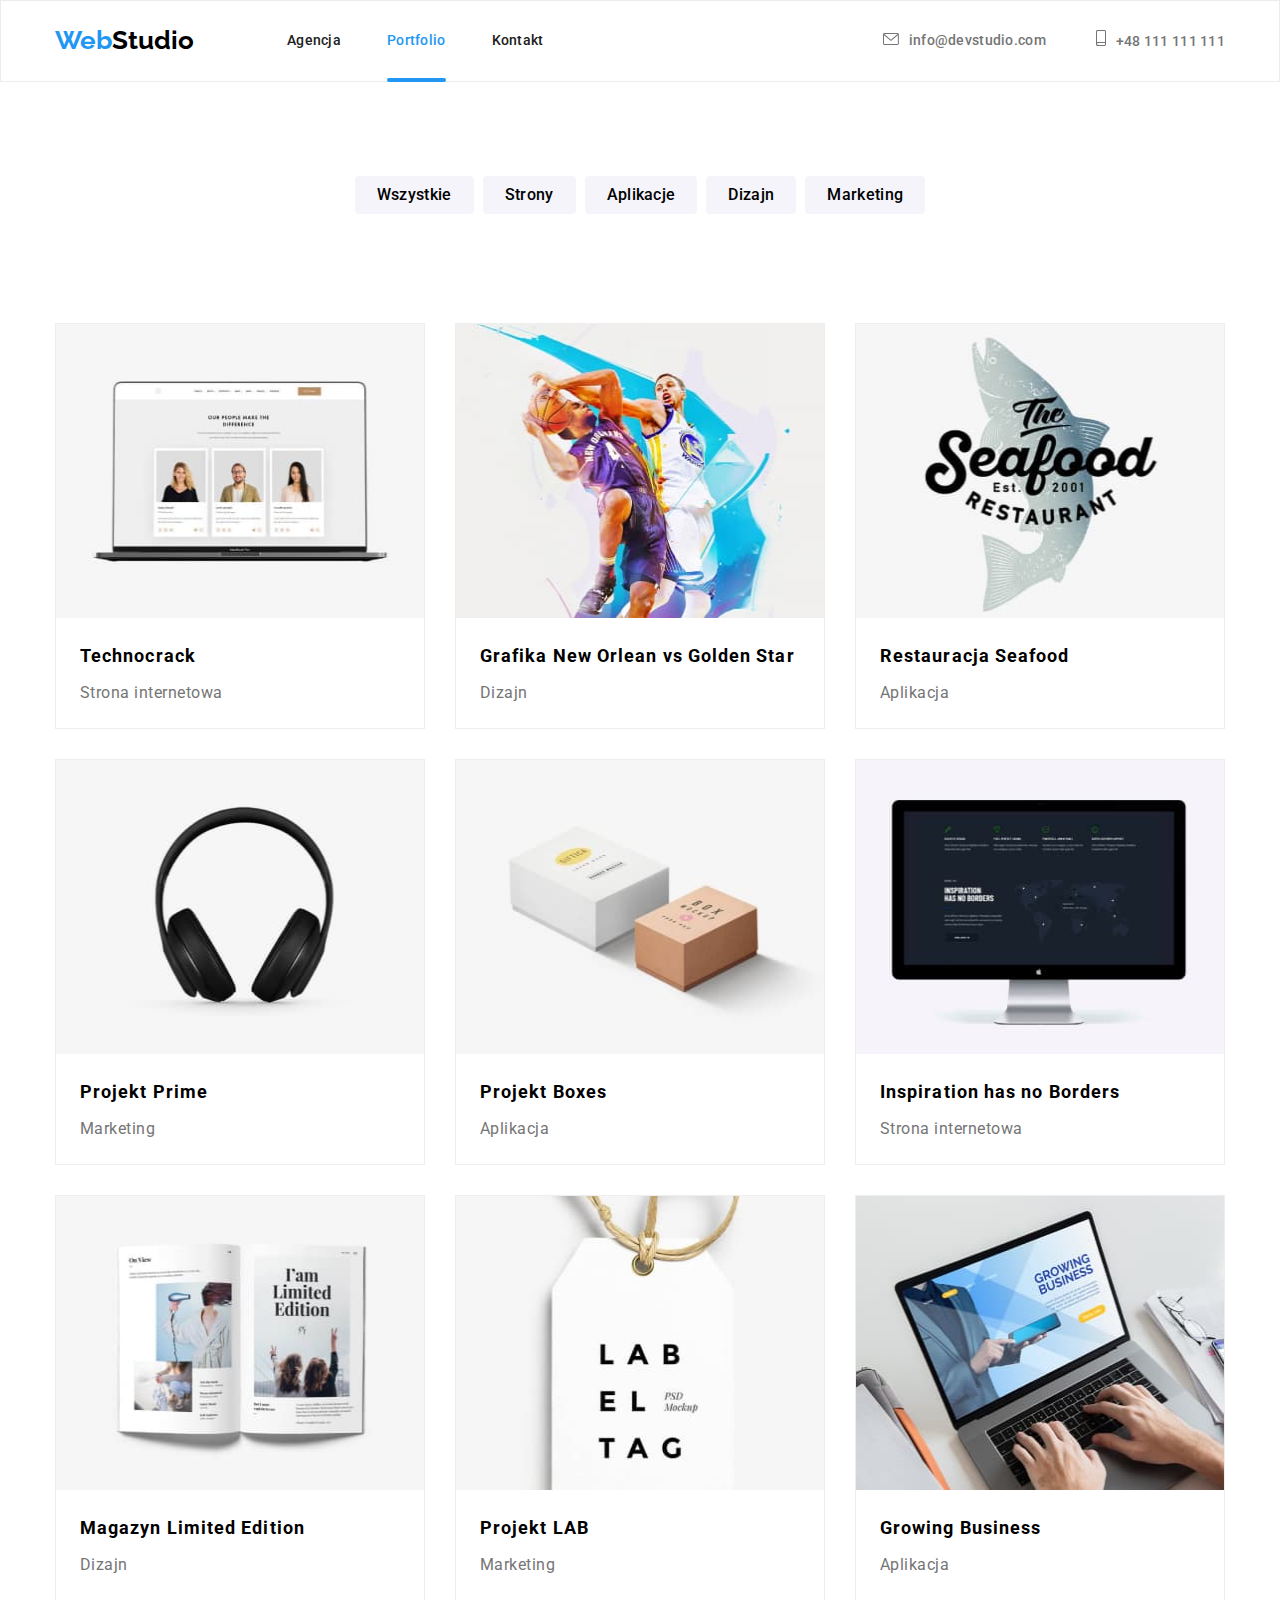
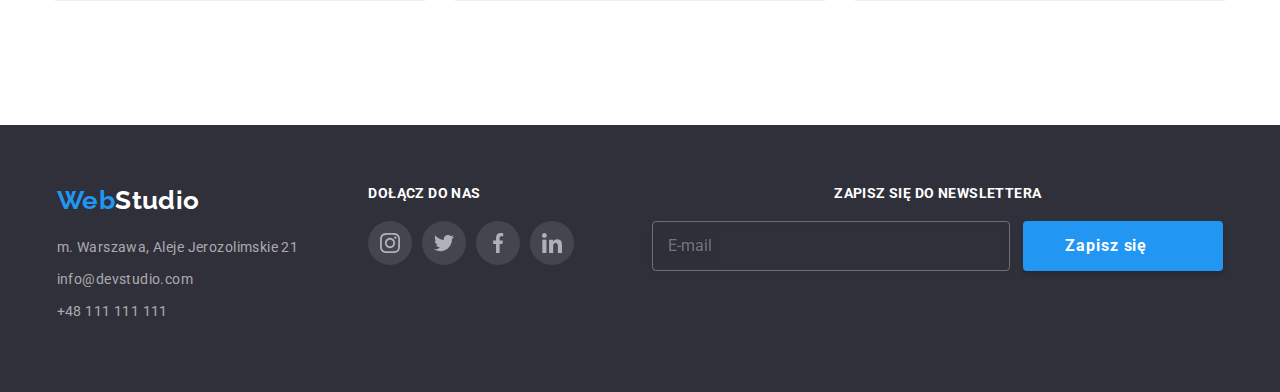
==== portfolio.html @ 4529c9f8 "omg" ====
<!DOCTYPE html>
<html lang="pl">
  <head>
    <meta charset="UTF-8" />
    <meta name="viewport" content="width=device-width, initial-scale=1.0" />
    <link
      rel="stylesheet"
      href="https://cdnjs.cloudflare.com/ajax/libs/modern-normalize/1.0.0/modern-normalize.min.css"
    />
    <link rel="stylesheet" href="css/main.min.css" />
    <link rel="preconnect" href="https://fonts.googleapis.com" />
    <link rel="preconnect" href="https://fonts.gstatic.com" crossorigin />
    <link
      href="https://fonts.googleapis.com/css2?family=Raleway:wght@700&family=Roboto:wght@400;500;700;900&display=swap"
      rel="stylesheet"
    />
    <title>Portfolio</title>
  </head>
  <body>
    <!-- header -->
    <header class="header">
      <div class="container flex">
        <nav class="navmenu">
          <a class="logo logo--dark link" href="index.html"
            ><span class="logo--color">Web</span>Studio</a
          >
          <ul class="navmenu ul-list">
            <li class="navmenu__list">
                <a class="navmenu--link link" href="index.html">Agencja</a>
            </li>
            <li class="navmenu__list">
              <a class="navmenu--link link navmenu--activ" href="portfolio.html">Portfolio</a>
            </li>
            <li class="navmenu__list">
              <a class="navmenu--link link" href="#">Kontakt</a>
            </li>
          </ul>
        </nav>
        <ul class="header__adres ul-list">
          <li header-adres-list-item list>
            <a class="header__email link" href="mailto:info@devstudio.com"
              ><svg class="header--iconview" width="16px" height="12px">
                <use href="images/icons.svg#icon-envelope"></use></svg>info@devstudio.com</a>
          </li>
          <li header-adres-list-item>
            <a class="header__phone link" href="tel:48111111111"
              ><svg class="header--iconview" width="10px" height="16px">
                <use href="images/icons.svg#icon-smartphone"></use></svg>+48 111 111 111</a>
          </li>
        </ul>
      </div>
    </header>

    <main class="main-portfolio">
      <!-- filter buttons -->
      <section class="filtr section">
        <div class="container filtr">
          <ul class="filtr__list ul-list">
            <li class="filtr--item">
              <button class="button button--filtr" type="button">Wszystkie</button>
            </li>
            <li class="filtr--item">
              <button class="button button--filtr" type="button">Strony</button>
            </li>
            <li class="filtr--item">
              <button class="button button--filtr" type="button">Aplikacje</button>
            </li>
            <li class="filtr--item">
              <button class="button button--filtr" type="button">Dizajn</button>
            </li>
            <li class="filtr--item">
              <button class="button button--filtr" type="button">Marketing</button>
            </li>
          </ul>
        </div>
      </section>
      <!-- projects list -->
      <section class="project section">
        <div class="container">
          <ul class="project__list ul-list">
            <li class="project__item">
              <a class="project__link link" href="#">
                <div>
              <figure class="projects__figure">
                <img class="figure--image"
                  src="images/portfolio/section1.jpg"
                  alt="Technocrack"
                  width="370"
                  height="294"
                />
                <p class="project__text">Technocrack jest popularną platformą wykorzystywaną do rozpowszechniania koronawirusa. Firmy wykorzystują tę platformę do celów szpiegowskich i ataków na niezabezpieczone serwery konkurencji</p>
                    </figure>
                  </div>
                <figcaption class="project--discription">
                  <p class="project--title">Technocrack</p>
                  <p class="project--type">Strona internetowa</p>
                </figcaption>
              </figure>
              </a>
            </li>
            <li class="project__item">
              <a class="project__link link" href="#">
              <div>
              <figure class="projects__figure">
                <img class="figure--image"
                  src="images/portfolio/section2.jpg"
                  alt="Technocrack"
                  width="370"
                  height="294"
                />
                <p class="project__text">Technocrack jest popularną platformą wykorzystywaną do rozpowszechniania koronawirusa. Firmy wykorzystują tę platformę do celów szpiegowskich i ataków na niezabezpieczone serwery konkurencji</p>
                    </figure>
                  </div>
                <figcaption class="project--discription">
                  <p class="project--title">Grafika New Orlean vs Golden Star</p>
                  <p class="project--type">Dizajn</p>
                </figcaption>
              </figure>
              </a>
            </li>
            <li class="project__item">
              <a class="project__link link" href="#">
              <div>
              <figure class="projects__figure">
                <img class="figure--image"
                  src="images/portfolio/section3.jpg"
                  alt="Technocrack"
                  width="370"
                  height="294"
                />
                <p class="project__text">Technocrack jest popularną platformą wykorzystywaną do rozpowszechniania koronawirusa. Firmy wykorzystują tę platformę do celów szpiegowskich i ataków na niezabezpieczone serwery konkurencji</p>
                    </figure>
                  </div>
                <figcaption class="project--discription">
                  <p class="project--title">Restauracja Seafood</p>
                  <p class="project--type">Aplikacja</p>
                </figcaption>
              </figure>
              </a>
            </li>
            <li class="project__item">
              <a class="project__link link" href="#">
              <div>
              <figure class="projects__figure">
                <img class="figure--image"
                  src="images/portfolio/section4.jpg"
                  alt="Technocrack"
                  width="370"
                  height="294"
                />
                <p class="project__text">Technocrack jest popularną platformą wykorzystywaną do rozpowszechniania koronawirusa. Firmy wykorzystują tę platformę do celów szpiegowskich i ataków na niezabezpieczone serwery konkurencji</p>
                    </figure>
                  </div>
                <figcaption class="project--discription">
                  <p class="project--title">Projekt Prime</p>
                  <p class="project--type">Marketing</p>
                </figcaption>
              </figure>
              </a>
            </li>
            <li class="project__item">
              <a class="project__link link" href="#">
              <div>
              <figure class="projects__figure">
                <img class="figure--image"
                  src="images/portfolio/section5.jpg"
                  alt="Technocrack"
                  width="370"
                  height="294"
                />
                <p class="project__text">Technocrack jest popularną platformą wykorzystywaną do rozpowszechniania koronawirusa. Firmy wykorzystują tę platformę do celów szpiegowskich i ataków na niezabezpieczone serwery konkurencji</p>
                    </figure>
                  </div>
                <figcaption class="project--discription">
                  <p class="project--title">Projekt Boxes</p>
                  <p class="project--type">Aplikacja</p>
                </figcaption>
              </figure>
              </a>
            </li>
            <li class="project__item">
              <a class="project__link link" href="#">
              <div>
              <figure class="projects__figure">
                <img class="figure--image"
                  src="images/portfolio/section6.jpg"
                  alt="Technocrack"
                  width="370"
                  height="294"
                />
                <p class="project__text">Technocrack jest popularną platformą wykorzystywaną do rozpowszechniania koronawirusa. Firmy wykorzystują tę platformę do celów szpiegowskich i ataków na niezabezpieczone serwery konkurencji</p>
                    </figure>
                  </div>
                <figcaption class="project--discription">
                  <p class="project--title">Inspiration has no Borders</p>
                  <p class="project--type">Strona internetowa</p>
                </figcaption>
              </figure>
              </a>
            </li>
            <li class="project__item">
              <a class="project__link link" href="#">
              <div>
              <figure class="projects__figure">
                <img class="figure--image"
                  src="images/portfolio/section7.jpg"
                  alt="Technocrack"
                  width="370"
                  height="294"
                />
                <p class="project__text">Technocrack jest popularną platformą wykorzystywaną do rozpowszechniania koronawirusa. Firmy wykorzystują tę platformę do celów szpiegowskich i ataków na niezabezpieczone serwery konkurencji</p>
                    </figure>
                  </div>
                <figcaption class="project--discription">
                  <p class="project--title">Magazyn Limited Edition</p>
                  <p class="project--type">Dizajn</p>
                </figcaption>
              </figure>
              </a>
            </li>
            <li class="project__item">
              <a class="project__link link" href="#">
              <div>
              <figure class="projects__figure">
                <img class="figure--image"
                  src="images/portfolio/section8.jpg"
                  alt="Technocrack"
                  width="370"
                  height="294"
                />
                <p class="project__text">Technocrack jest popularną platformą wykorzystywaną do rozpowszechniania koronawirusa. Firmy wykorzystują tę platformę do celów szpiegowskich i ataków na niezabezpieczone serwery konkurencji</p>
                    </figure>
                  </div>
                <figcaption class="project--discription">
                  <p class="project--title">Projekt LAB</p>
                  <p class="project--type">Marketing</p>
                </figcaption>
              </figure>
              </a>
            </li>
            <li class="project__item">
              <a class="project__link link" href="#">
              <div>
              <figure class="projects__figure">
                <img class="figure--image"
                  src="images/portfolio/section9.jpg"
                  alt="Technocrack"
                  width="370"
                  height="294"
                />
                <p class="project__text">Technocrack jest popularną platformą wykorzystywaną do rozpowszechniania koronawirusa. Firmy wykorzystują tę platformę do celów szpiegowskich i ataków na niezabezpieczone serwery konkurencji</p>
                    </figure>
                  </div>
                <figcaption class="project--discription">
                  <p class="project--title">Growing Business</p>
                  <p class="project--type">Aplikacja</p>
                </figcaption>
              </figure>
              </a>
            </li>
          </ul>
        </div>
      </section>
    </main>

    <footer class="footer">
      <div class="container">
        <ul class="footer--sections ul-list">
          <li class="footer__logo">
            <a class="logo logo--light link" href="index.html"
              ><span class="logo--color link">Web</span>Studio</a
            >
            <address class="footer__adres--text">
              <ul class="ul-list">
                <li class="adres--item">
                  <a
                    class="adres--street link"
                    href="https://goo.gl/maps/vQg3Vr6JM8B7Aqtd7"
                    target="blank"
                    >m. Warszawa, Aleje Jerozolimskie 21</a
                  >
                </li>
                <li class="adres--item">
                  <a class="adres--email link" href="mailto:info@devstudio.com"
                    >info@devstudio.com</a
                  >
                </li>
                <li class="adres--item">
                  <a class="adres--phone link" href="tel:48111111111">+48 111 111 111</a>
                </li>
              </ul>
            </address>
          </li>
          <li class="footer__joinus">
            <h6 class="h6-txt">Dołącz do nas</h6>
            <ul class="social-media--footer ul-list">
              <li class="social-media__link">
                <a class="social-media__link social-media__link--dark" href="#"
                  ><svg class="social-media__icon">
                    <use href="images/icons.svg#icon-instagram"></use>
                  </svg>
                </a>
              </li>
              <li class="social-media__link">
                <a class="social-media__link social-media__link--dark" href="#"
                  ><svg class="social-media__icon">
                    <use href="images/icons.svg#icon-twitter"></use>
                  </svg>
                </a>
              </li>
              <li class="social-media__link">
                <a class="social-media__link social-media__link--dark" href="#"
                  ><svg class="social-media__icon">
                    <use href="images/icons.svg#icon-facebook"></use>
                  </svg>
                </a>
              </li>
              <li class="social-media__link">
                <a class="social-media__link social-media__link--dark" href="#"
                  ><svg class="social-media__icon">
                    <use href="images/icons.svg#icon-linkedin"></use>
                  </svg>
                </a>
              </li>
            </ul>
          </li>
          <li class="footer__subscribe">
            <h6 class="h6-txt">Zapisz się do newslettera</h6>
            <form class="signup" name="signup_form" autocomplete="off" formvalidate>
              <label>
                <input class="subemail" type="email" name="email" placeholder="E-mail" />
              </label>
                <button class="button button--submit" type="submit">
                  Zapisz się<svg class="button--send-ico" width="24px" height="24px">
                    <use href="images/icons.svg#icon-send"></use>
                  </svg>
                </button>
            </form>
          </li>
        </ul>
      </div>
    </footer>
  </body>
</html>
---- css/main.min.css ----
.visually-hiden{appearance:none}:root{--main-font: 'Roboto', sans-serif;--secondary-font: 'Raleway', sans-serif;--highlight-color: #2196F3;--main-color: #212121;--secondary-color: #757575;--basic-white: #fff;--basic-black: #000;--footer-text-color: rgba(255, 255, 255, 0.6);--background: #2F303A;--background-team: #F5F4FA;--icon-gray: #AFB1B8;--aboutus-background: rgba(47, 48, 58, 0.8)}body{font-family:var(--main-font);color:var(--main-color)}h1,h2,h3,h4,h5,h6{margin:0;padding:0;letter-spacing:0.03em}ul{margin:0;padding:0;letter-spacing:0.03em}p{margin:0;padding:0;letter-spacing:0.03em}img{display:block}.link{text-decoration:none}.ul-list{list-style:none}.figure--image{width:100%}.container{width:100%;padding:0px 15px;align-items:center;justify-items:center;margin:0 auto}.flex{display:flex}@media screen and (min-width: 480px){.container{width:480px}}@media screen and (min-width: 768px){.container{width:768px}}@media screen and (min-width: 1200px){.container{width:1200px}}@media screen and (min-width: 1200px){.section{padding-top:94px}}.h1-txt{width:365px;font-weight:900;font-size:26px;line-height:1.615;text-align:center;letter-spacing:0.06em;color:var(--basic-white);text-transform:uppercase;padding-bottom:30px}.h2-txt{font-weight:700;font-size:28px;line-height:1.179;text-align:center;color:var(--main-color);padding-bottom:30px}.h5-txt{font-size:14px;font-weight:700;line-height:1.143;text-transform:uppercase;text-align:center}.h6-txt{font-weight:700;font-size:14px;line-height:1.143;text-transform:uppercase;color:var(--basic-white);padding-bottom:20px;text-align:center}@media screen and (min-width: 1200px){.h1-txt{width:696px;font-size:44px;line-height:1.364}.h2-txt{font-size:36px;line-height:1.167;padding-bottom:50px}.h5-txt{text-align:start}.h6-txt{text-align:start}}.backdrop{position:fixed;display:flex;align-items:center;justify-content:center;width:100%;height:100%;background-color:rgba(0,0,0,0.2);top:0;transition:opacity 250ms cubic-bezier(0.4, 0, 0.2, 1),visibility 250ms cubic-bezier(0.4, 0, 0.2, 1)}.backdrop.is-hidden{opacity:0;visibility:hidden;pointer-events:none;transform:scale(2)}.logo{display:flex;font-family:var(--secondary-font);font-weight:700;font-size:24px;line-height:1.167;transition:color 250ms cubic-bezier(0.4, 0, 0.2, 1)}.logo:hover,.logo:focus{color:var(--highlight-color)}.footer__logo{display:flex;flex-direction:column;align-items:center}.logo--color{color:var(--highlight-color)}.logo--dark{color:var(--basic-black);margin-right:93px}.logo--light{color:var(--basic-white)}@media screen and (min-width: 1200px){.logo{font-size:26px;line-height:1.192}.footer__logo{align-items:start}.logo--dark{margin-right:93px}}.social-media{display:flex;align-items:center;justify-content:center;padding-bottom:24px}.social-media--item:not(:last-child){margin-right:10px}.social-media__link{display:flex;width:44px;height:44px;border-radius:50%;align-items:center;justify-content:center;fill:var(--icon-gray);transition-property:fill, background-color, border-color;transition-duration:250ms;transition-timing-function:cubic-bezier(0.4, 0, 0.2, 1)}.social-media__link:hover,.social-media__link:focus{fill:var(--basic-white);background-color:var(--highlight-color)}.social-media__link:not(:last-child){margin-right:10px}.social-media__icon{width:20px;height:20px}.social-media--footer{display:flex;align-items:center}.social-media__link--dark{background-color:rgba(255,255,255,0.1);fill:var(--basic-white)}@media screen and (max-width: 767px){.social-media--footer{margin-bottom:60px}}@media screen and (min-width: 1200px){.social-media{display:flex;align-items:center;justify-content:space-between;padding:0px 32px 30px 32px}}.navmenu{display:flex;align-items:center}.navmenu--link{font-weight:500;font-size:14px;line-height:1.43;letter-spacing:0.02em;color:var(--main-color);transition:color 250ms cubic-bezier(0.4, 0, 0.2, 1)}.navmenu--link:hover,.navmenu--link:focus{color:var(--highlight-color)}.navmenu__list{position:relative}.navmenu__list:not(:last-child){margin-right:46px}.navmenu--activ{color:var(--highlight-color)}.navmenu--activ::after{content:"";position:absolute;width:100%;height:4px;border-radius:2px;bottom:-31px;left:0px;background-color:var(--highlight-color)}.button{font-size:16px;font-weight:700;line-height:1.875;letter-spacing:0.06em;text-align:center;align-items:center;background-color:var(--highlight-color);color:var(--basic-white);fill:var(--basic-white);border:none;cursor:pointer;border-radius:4px;box-shadow:0px 4px 4px rgba(0,0,0,0.15);transition-property:color, box-shadow;transition-duration:250ms;transition-timing-function:cubic-bezier(0.4, 0, 0.2, 1)}.button--modal{padding:10px 76px}.button--close{position:absolute;display:flex;justify-content:center;right:8px;top:8px;background-color:transparent;border-radius:50%;width:30px;height:30px;border:1px solid var(--basic-black);color:var(--basic-black)}.button--filtr{font-weight:500;line-height:1.625;letter-spacing:0.02em;padding:6px 22px;background-color:var(--background-team);color:var(--basic-black);box-shadow:none}.button--filtr:hover,.button--filtr:focus{background-color:var(--highlight-color);color:var(--basic-white);box-shadow:0px 3px 1px rgba(0,0,0,0.1),0px 1px 2px rgba(0,0,0,0.08),0px 2px 2px rgba(0,0,0,0.12)}.button--order{padding:10px 41px;transition:box-shadow 250ms cubic-bezier(0.4, 0, 0.2, 1)}.button--order:hover,.button--order:focus{background-color:var(--highlight-color);color:var(--basic-white);box-shadow:0px 3px 1px rgba(0,0,0,0.1),0px 1px 2px rgba(0,0,0,0.08),0px 2px 2px rgba(0,0,0,0.12)}.button--submit{display:inline-flex;padding:10px 28px 10px 42px;margin-left:8px}.button--send-ico{margin-left:24px}.subemail{width:450px;color:var(--basic-white);background-color:transparent;border:1px solid rgba(255,255,255,0.3);filter:drop-shadow(0px 4px 4px rgba(0,0,0,0.15));border-radius:4px;padding:15px;outline:none;transition:border-color 250ms cubic-bezier(0.4, 0, 0.2, 1);margin-bottom:20px}.subemail:hover,.subemail:focus{border-color:var(--highlight-color)}@media screen and (min-width: 1200px){.subemail{width:358px}}.aboutus{padding-bottom:94px}.aboutus__list{display:flex}.aboutus__list:not(:last-child){margin-right:30px}.thumb{position:relative}.thumb--discription{position:absolute;width:100%;bottom:0px;padding-top:27px;padding-bottom:27px;font-weight:700;font-size:14px;line-height:1.143;text-align:center;text-transform:uppercase;background-color:var(--aboutus-background);color:var(--basic-white)}@media screen and (max-width: 1199px){.aboutus{display:none}}.advantages{display:flex;flex-wrap:wrap}.advantages__list{align-items:center;max-width:450px;margin-bottom:30px}.advantages--background{background-color:var(--background-team);display:flex;justify-content:center;align-items:center;width:450px;height:120px;border-radius:4px;margin-bottom:30px}.adventages__discription{font-size:14px;line-height:1.714;color:var(--secondary-color);padding-top:10px}.advantages__icons{width:70px;height:70px}@media screen and (max-width: 767px){.advantages__list{align-items:center;max-width:450px}.advantages__list:last-child{margin-bottom:60px}}@media screen and (min-width: 1200px){.advantages{display:flex;justify-content:space-between}.advantages__list{align-items:center;max-width:270px}.advantages--background{width:270px}}.client-list{display:flex;flex-wrap:wrap;align-items:center;justify-content:space-between;margin-bottom:30px}.client-list__item{display:flex;justify-content:center;margin-bottom:30px}.client__link{display:flex;justify-content:center;align-items:center;height:92px;width:170px;fill:var(--icon-gray);border:1px solid var(--icon-gray);border-radius:4px;transition-property:fill, background-color, border-color;transition-duration:250ms;transition-timing-function:cubic-bezier(0.4, 0, 0.2, 1)}.client__link:hover,.client__link:focus{fill:var(--highlight-color);border-color:var(--highlight-color)}@media screen and (max-width: 767px){.client__link{height:92px;width:210px}}@media screen and (min-width: 768px) and (max-width: 1199px){.client__link{height:92px;width:226px}}@media screen and (min-width: 1200px){.client{padding-bottom:94px}.client-list{display:flex;justify-content:center;margin:auto}.client-list__item{justify-content:center}.client-list__item:not(:last-child){margin-right:30px}}.footer{display:flex;background:var(--background);padding:60px 0}.footer--sections{display:flex}.footer__adres--text{font-style:normal;font-size:14px;line-height:1.714;padding-top:20px;text-align:center}.adres--item{padding-bottom:8px}.adres--street{color:var(--basic-white)}.adres--email,.adres--phone,.adres--street{color:var(--footer-text-color);transition:color 250ms cubic-bezier(0.4, 0, 0.2, 1)}.adres--email:hover,.adres--email:focus,.adres--phone:hover,.adres--phone:focus,.adres--street:hover,.adres--street:focus{color:var(--highlight-color)}.footer__subscribe{display:flex;flex-direction:column;align-items:center}.signup{display:flex;flex-direction:column;align-items:center}@media screen and (max-width: 767px){.footer--sections{flex-direction:column;align-items:center}.footer__joinus{margin-top:60px}}@media screen and (min-width: 1200px){.footer__adres--text{text-align:start}.footer__joinus{margin-left:70px}.footer__subscribe{padding-left:78px}.signup{display:inline-block}}.header{border:1px solid #ECECEC;padding-top:24px;padding-bottom:25px;margin-bottom:60px}.header__email{margin-right:50px}.header__email,.header__phone{font-weight:500;font-size:14px;line-height:1.43;letter-spacing:0.02em;color:var(--secondary-color);transition:color 250ms cubic-bezier(0.4, 0, 0.2, 1)}.header__email:hover,.header__email:focus,.header__phone:hover,.header__phone:focus{color:var(--highlight-color)}.header__adres{display:flex;margin-left:auto}.header--iconview{margin-right:10px;fill:currentColor}@media screen and (min-width: 1200px){.header{margin-bottom:0px}}.front{padding-top:118px;padding-bottom:118px;background:var(--background);background-repeat:no-repeat;background-size:cover}.front--section{display:flex;flex-direction:column}@media screen and (max-width: 767px){.front{margin-bottom:60px;background-image:linear-gradient(rgba(47,48,58,0.4), rgba(47,48,58,0.4)),url("../images/bgimg/front-bg-mobile.jpg")}}@media screen and (min-width: 768px) and (max-width: 1199px){.front{background-image:linear-gradient(rgba(47,48,58,0.4), rgba(47,48,58,0.4)),url("../images/bgimg/front-bg-tablet.jpg")}}@media screen and (min-width: 1200px){.front{padding-top:200px;padding-bottom:200px;background-image:linear-gradient(rgba(47,48,58,0.4), rgba(47,48,58,0.4)),url("../images/bgimg/front-bg-desktop.jpg")}}.backdrop.is-hidden .modal{transform:scale(2)}.modal{width:528px;min-height:581px;background-color:#ffffff;position:relative;box-shadow:0px 1px 3px rgba(0,0,0,0.12),0px 1px 1px rgba(0,0,0,0.14),0px 2px 1px rgba(0,0,0,0.2);border-radius:4px;transform:scale(1);transition:transform 250ms cubic-bezier(0.4, 0, 0.2, 1);justify-items:center}.order-txt{font-weight:700;font-size:20px;line-height:1.15;text-align:center;color:var(--main-color);margin-top:40px;letter-spacing:0.03em;padding-bottom:12px}.order{display:flex;flex-direction:column;margin-top:40px;border:none;padding:0px 40px}.order-item{position:relative;display:flex;flex-direction:column;padding-bottom:10px;font-weight:400;font-size:12px;line-height:1.667;letter-spacing:0.01em;color:var(--secondary-color)}.order-field{display:flex;border-radius:4px;padding:12px 42px;border:1px solid rgba(33,33,33,0.2);outline:none;transition:border-color 250ms cubic-bezier(0.4, 0, 0.2, 1)}.order-field:hover,.order-field:focus{border-color:var(--highlight-color)}.order-field:hover ~ .order-ico,.order-field:focus ~ .order-ico{fill:var(--highlight-color)}.order-coment{border-radius:4px;padding:10px 16px;border:1px solid rgba(33,33,33,0.2);font-weight:400;font-size:12px;line-height:1.667;letter-spacing:0.01em;resize:none;outline:none;transition:border-color 250ms cubic-bezier(0.4, 0, 0.2, 1)}.order-coment:hover,.order-coment:focus{border-color:var(--highlight-color)}.order-ico{position:absolute;top:45%;margin-left:12px;transition:border-color 250ms cubic-bezier(0.4, 0, 0.2, 1)}.policy{display:flex;justify-content:center;padding-top:10px;padding-bottom:30px}.policy-text{display:flex;font-weight:400;font-size:14px;line-height:1.714;letter-spacing:0.03em;color:var(--secondary-color)}.policy-text::before{content:"";display:block;width:16px;height:16px;border:2px solid var(--basic-black);border-radius:2px;margin-right:8px;align-self:center}.policy-box:checked+.policy-text::before{background-color:var(--highlight-color);border:none;background-image:url(../images/icon-check.svg)}.accept{display:flex;justify-content:center;padding-bottom:40px}.team{background-color:var(--background-team)}.team__list{display:flex}.team__list--item{width:450px;margin-bottom:30px;box-shadow:0px 1px 3px rgba(0,0,0,0.12),0px 1px 1px rgba(0,0,0,0.14),0px 2px 1px rgba(0,0,0,0.2);border-radius:0px 0px 4px 4px}.team__figure{background:var(--basic-white);width:100%;justify-content:center;margin:0%;border-radius:0px 0px 4px 4px;display:inline-block}.team__discription{text-align:center;padding-top:30px}.team__discription--name{font-weight:500;font-size:16px;line-height:1.187;padding-bottom:10px}.team__discription--role{font-size:16px;line-height:1.187;color:var(--secondary-color);padding-bottom:16px}@media screen and (max-width: 767px){.team__list{flex-direction:column}.team__list--item:last-child{margin-bottom:60px}}@media screen and (min-width: 768px) and (max-width: 1199px){.team__list--item{width:345px}}@media screen and (min-width: 1200px){.team__list--item{width:270px;margin-bottom:94px}.team__list--item:not(:last-child){margin-right:30px}}.filtr{display:flex;justify-content:center}.filtr__list{display:flex;flex-wrap:wrap}.filtr--item{margin-bottom:15px}.filtr--item:not(:last-child){margin-right:9px}.project__list{display:flex;flex-wrap:wrap;justify-content:space-between;padding-bottom:94px}.project--title{font-weight:700;font-size:18px;line-height:2.000;letter-spacing:0.06em;padding-bottom:4px}.project--type{font-size:16px;line-height:1.875;color:var(--secondary-color)}.projects__figure{margin:0;position:relative;overflow:hidden}.project__text{position:absolute;top:0;left:0;width:100%;height:100%;transform:translateY(100%);justify-content:center;padding:49px 45px 49px 24px;font-weight:400;font-size:18px;line-height:1.556;color:var(--basic-white);background:rgba(33,150,243,0.9);transition:transform 250ms cubic-bezier(0.4, 0, 0.2, 1)}.project__item{width:450px;margin-bottom:30px;border:1px solid #EEEEEE;transition:box-shadow 250ms cubic-bezier(0.4, 0, 0.2, 1)}.project__item:hover,.project__item:focus{box-shadow:0px 1px 1px rgba(0,0,0,0.12),0px 4px 4px rgba(0,0,0,0.06),1px 4px 6px rgba(0,0,0,0.16)}.project--discription{padding:20px 24px}.project__link{color:var(--basic-black)}.project__link:hover .project__text,.project__link:focus .project__text{transform:translateY(0)}@media screen and (max-width: 767px){.project__list{margin-top:40px}}@media screen and (min-width: 1200px){.project__item{width:370px}}
/*# sourceMappingURL=main.min.css.map */
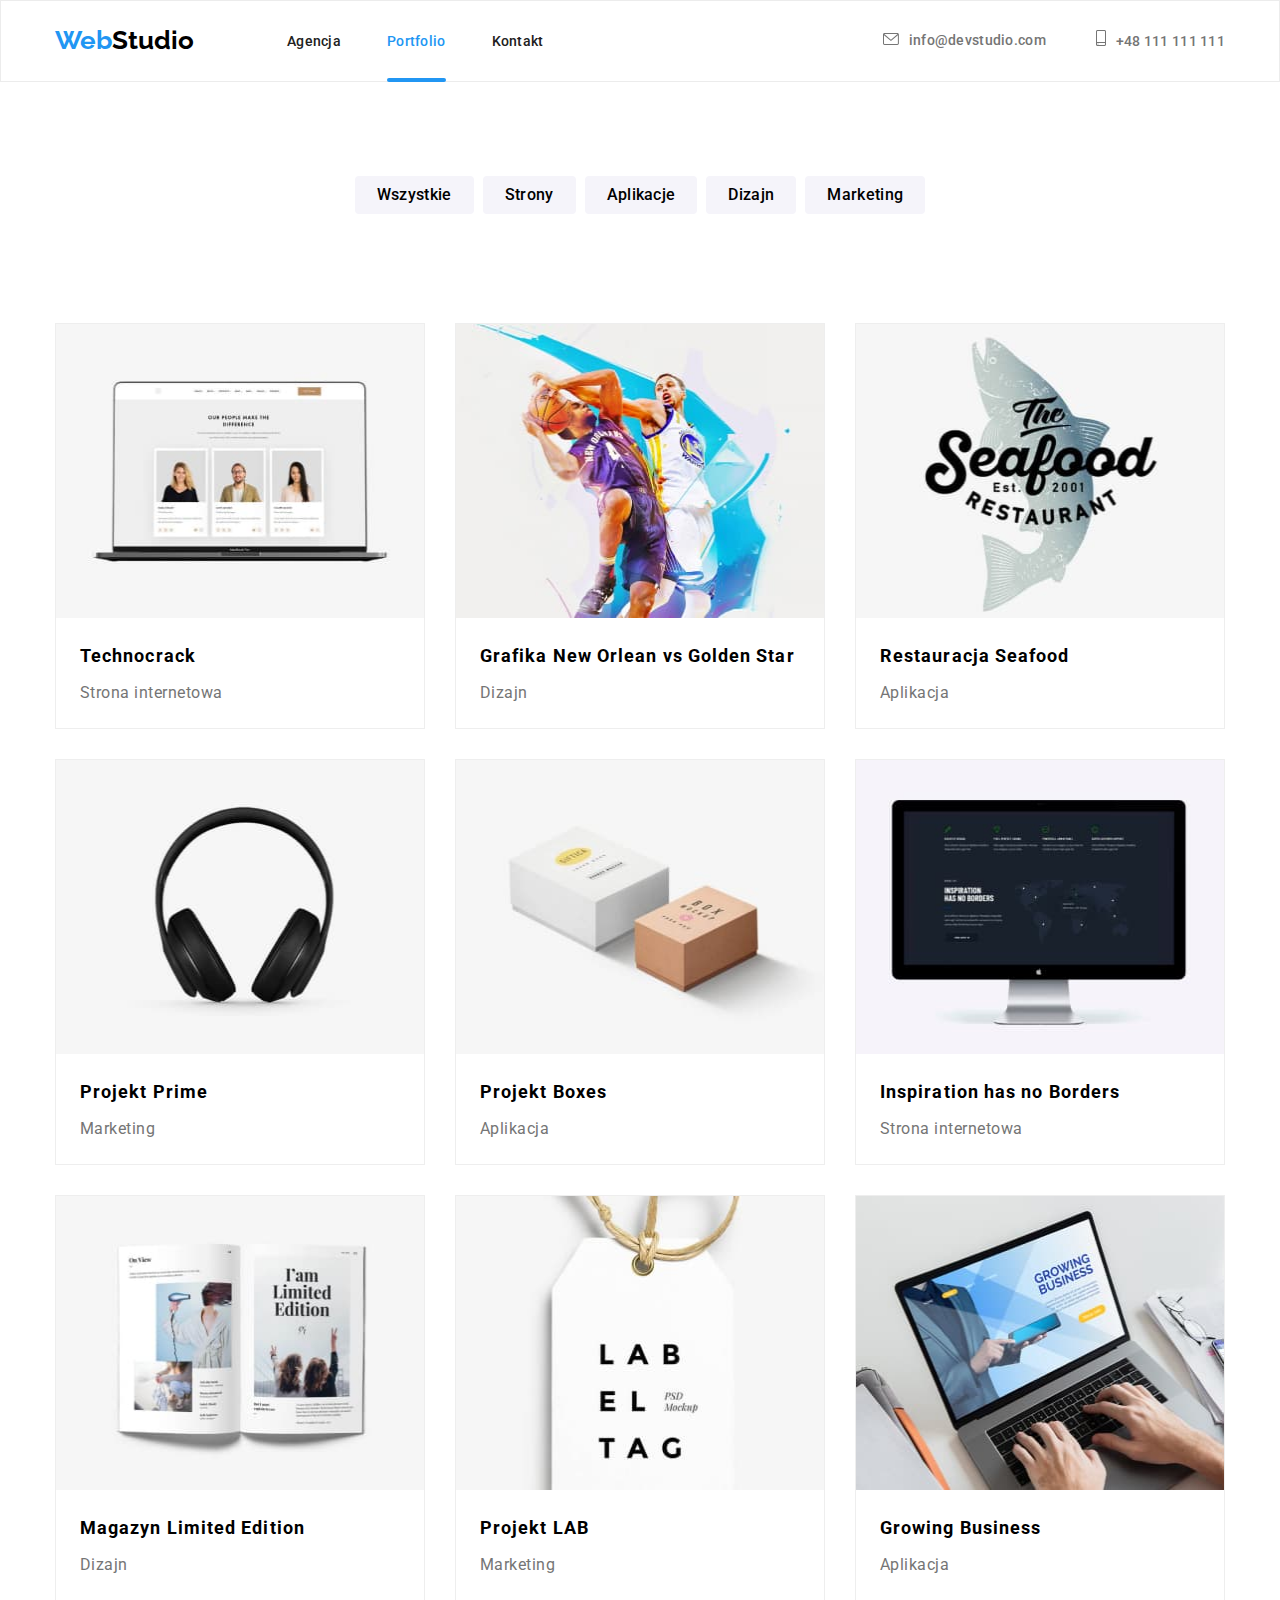
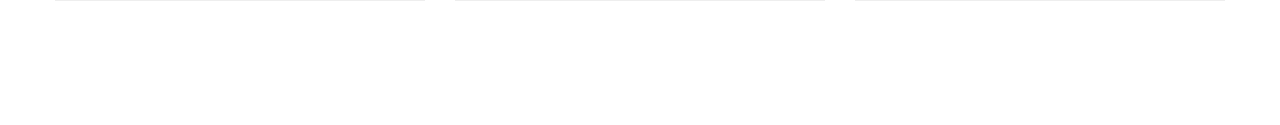
==== commit 6504a771: "3/4" ====
--- a/portfolio.html
+++ b/portfolio.html
@@ -37,12 +37,12 @@
           </ul>
         </nav>
         <ul class="header__adres ul-list">
-          <li header-adres-list-item list>
+          <li class="header__adres--item">
             <a class="header__email link" href="mailto:info@devstudio.com"
               ><svg class="header--iconview" width="16px" height="12px">
                 <use href="images/icons.svg#icon-envelope"></use></svg>info@devstudio.com</a>
           </li>
-          <li header-adres-list-item>
+          <li class="header__adres--item">
             <a class="header__phone link" href="tel:48111111111"
               ><svg class="header--iconview" width="10px" height="16px">
                 <use href="images/icons.svg#icon-smartphone"></use></svg>+48 111 111 111</a>
@@ -263,7 +263,7 @@
       </section>
     </main>
 
-    <footer class="footer">
+    <!-- <footer class="footer">
       <div class="container">
         <ul class="footer--sections ul-list">
           <li class="footer__logo">
@@ -339,6 +339,6 @@
           </li>
         </ul>
       </div>
-    </footer>
+    </footer> -->
   </body>
 </html>
--- a/css/main.min.css
+++ b/css/main.min.css
@@ -1,3 +1,3 @@
-.visually-hiden{appearance:none}:root{--main-font: 'Roboto', sans-serif;--secondary-font: 'Raleway', sans-serif;--highlight-color: #2196F3;--main-color: #212121;--secondary-color: #757575;--basic-white: #fff;--basic-black: #000;--footer-text-color: rgba(255, 255, 255, 0.6);--background: #2F303A;--background-team: #F5F4FA;--icon-gray: #AFB1B8;--aboutus-background: rgba(47, 48, 58, 0.8)}body{font-family:var(--main-font);color:var(--main-color)}h1,h2,h3,h4,h5,h6{margin:0;padding:0;letter-spacing:0.03em}ul{margin:0;padding:0;letter-spacing:0.03em}p{margin:0;padding:0;letter-spacing:0.03em}img{display:block}.link{text-decoration:none}.ul-list{list-style:none}.figure--image{width:100%}.container{width:100%;padding:0px 15px;align-items:center;justify-items:center;margin:0 auto}.flex{display:flex}@media screen and (min-width: 480px){.container{width:480px}}@media screen and (min-width: 768px){.container{width:768px}}@media screen and (min-width: 1200px){.container{width:1200px}}@media screen and (min-width: 1200px){.section{padding-top:94px}}.h1-txt{width:365px;font-weight:900;font-size:26px;line-height:1.615;text-align:center;letter-spacing:0.06em;color:var(--basic-white);text-transform:uppercase;padding-bottom:30px}.h2-txt{font-weight:700;font-size:28px;line-height:1.179;text-align:center;color:var(--main-color);padding-bottom:30px}.h5-txt{font-size:14px;font-weight:700;line-height:1.143;text-transform:uppercase;text-align:center}.h6-txt{font-weight:700;font-size:14px;line-height:1.143;text-transform:uppercase;color:var(--basic-white);padding-bottom:20px;text-align:center}@media screen and (min-width: 1200px){.h1-txt{width:696px;font-size:44px;line-height:1.364}.h2-txt{font-size:36px;line-height:1.167;padding-bottom:50px}.h5-txt{text-align:start}.h6-txt{text-align:start}}.backdrop{position:fixed;display:flex;align-items:center;justify-content:center;width:100%;height:100%;background-color:rgba(0,0,0,0.2);top:0;transition:opacity 250ms cubic-bezier(0.4, 0, 0.2, 1),visibility 250ms cubic-bezier(0.4, 0, 0.2, 1)}.backdrop.is-hidden{opacity:0;visibility:hidden;pointer-events:none;transform:scale(2)}.logo{display:flex;font-family:var(--secondary-font);font-weight:700;font-size:24px;line-height:1.167;transition:color 250ms cubic-bezier(0.4, 0, 0.2, 1)}.logo:hover,.logo:focus{color:var(--highlight-color)}.footer__logo{display:flex;flex-direction:column;align-items:center}.logo--color{color:var(--highlight-color)}.logo--dark{color:var(--basic-black);margin-right:93px}.logo--light{color:var(--basic-white)}@media screen and (min-width: 1200px){.logo{font-size:26px;line-height:1.192}.footer__logo{align-items:start}.logo--dark{margin-right:93px}}.social-media{display:flex;align-items:center;justify-content:center;padding-bottom:24px}.social-media--item:not(:last-child){margin-right:10px}.social-media__link{display:flex;width:44px;height:44px;border-radius:50%;align-items:center;justify-content:center;fill:var(--icon-gray);transition-property:fill, background-color, border-color;transition-duration:250ms;transition-timing-function:cubic-bezier(0.4, 0, 0.2, 1)}.social-media__link:hover,.social-media__link:focus{fill:var(--basic-white);background-color:var(--highlight-color)}.social-media__link:not(:last-child){margin-right:10px}.social-media__icon{width:20px;height:20px}.social-media--footer{display:flex;align-items:center}.social-media__link--dark{background-color:rgba(255,255,255,0.1);fill:var(--basic-white)}@media screen and (max-width: 767px){.social-media--footer{margin-bottom:60px}}@media screen and (min-width: 1200px){.social-media{display:flex;align-items:center;justify-content:space-between;padding:0px 32px 30px 32px}}.navmenu{display:flex;align-items:center}.navmenu--link{font-weight:500;font-size:14px;line-height:1.43;letter-spacing:0.02em;color:var(--main-color);transition:color 250ms cubic-bezier(0.4, 0, 0.2, 1)}.navmenu--link:hover,.navmenu--link:focus{color:var(--highlight-color)}.navmenu__list{position:relative}.navmenu__list:not(:last-child){margin-right:46px}.navmenu--activ{color:var(--highlight-color)}.navmenu--activ::after{content:"";position:absolute;width:100%;height:4px;border-radius:2px;bottom:-31px;left:0px;background-color:var(--highlight-color)}.button{font-size:16px;font-weight:700;line-height:1.875;letter-spacing:0.06em;text-align:center;align-items:center;background-color:var(--highlight-color);color:var(--basic-white);fill:var(--basic-white);border:none;cursor:pointer;border-radius:4px;box-shadow:0px 4px 4px rgba(0,0,0,0.15);transition-property:color,- box-shadow;transition-duration:250ms;transition-timing-function:cubic-bezier(0.4, 0, 0.2, 1)}.button--modal{padding:10px 76px}.button--close{position:absolute;display:flex;justify-content:center;right:8px;top:8px;background-color:transparent;border-radius:50%;width:30px;height:30px;border:1px solid var(--basic-black);color:var(--basic-black)}.button--filtr{font-weight:500;line-height:1.625;letter-spacing:0.02em;padding:6px 22px;background-color:var(--background-team);color:var(--basic-black);box-shadow:none}.button--filtr:hover,.button--filtr:focus{background-color:var(--highlight-color);color:var(--basic-white);box-shadow:0px 3px 1px rgba(0,0,0,0.1),0px 1px 2px rgba(0,0,0,0.08),0px 2px 2px rgba(0,0,0,0.12)}.button--order{padding:10px 41px;transition:box-shadow 250ms cubic-bezier(0.4, 0, 0.2, 1)}.button--order:hover,.button--order:focus{background-color:var(--highlight-color);color:var(--basic-white);box-shadow:0px 3px 1px rgba(0,0,0,0.1),0px 1px 2px rgba(0,0,0,0.08),0px 2px 2px rgba(0,0,0,0.12)}.button--submit{display:inline-flex;padding:10px 28px 10px 42px;margin-left:8px}.button--send-ico{margin-left:24px}.subemail{width:450px;color:var(--basic-white);background-color:transparent;border:1px solid rgba(255,255,255,0.3);filter:drop-shadow(0px 4px 4px rgba(0,0,0,0.15));border-radius:4px;padding:15px;outline:none;transition:border-color 250ms cubic-bezier(0.4, 0, 0.2, 1);margin-bottom:20px}.subemail:hover,.subemail:focus{border-color:var(--highlight-color)}@media screen and (min-width: 1200px){.subemail{width:358px}}.aboutus{padding-bottom:94px}.aboutus__list{display:flex}.aboutus__list:not(:last-child){margin-right:30px}.thumb{position:relative}.thumb--discription{position:absolute;width:100%;bottom:0px;padding-top:27px;padding-bottom:27px;font-weight:700;font-size:14px;line-height:1.143;text-align:center;text-transform:uppercase;background-color:var(--aboutus-background);color:var(--basic-white)}@media screen and (max-width: 1199px){.aboutus{display:none}}.advantages{display:flex;flex-wrap:wrap}.advantages__list{align-items:center;max-width:450px;margin-bottom:30px}.advantages--background{background-color:var(--background-team);display:flex;justify-content:center;align-items:center;width:450px;height:120px;border-radius:4px;margin-bottom:30px}.adventages__discription{font-size:14px;line-height:1.714;color:var(--secondary-color);padding-top:10px}.advantages__icons{width:70px;height:70px}@media screen and (max-width: 767px){.advantages__list{align-items:center;max-width:450px}.advantages__list:last-child{margin-bottom:60px}}@media screen and (min-width: 1200px){.advantages{display:flex;justify-content:space-between}.advantages__list{align-items:center;max-width:270px}.advantages--background{width:270px}}.client-list{display:flex;flex-wrap:wrap;align-items:center;justify-content:space-between;margin-bottom:30px}.client-list__item{display:flex;justify-content:center;margin-bottom:30px}.client__link{display:flex;justify-content:center;align-items:center;height:92px;width:170px;fill:var(--icon-gray);border:1px solid var(--icon-gray);border-radius:4px;transition-property:fill, background-color, border-color;transition-duration:250ms;transition-timing-function:cubic-bezier(0.4, 0, 0.2, 1)}.client__link:hover,.client__link:focus{fill:var(--highlight-color);border-color:var(--highlight-color)}@media screen and (max-width: 767px){.client__link{height:92px;width:210px}}@media screen and (min-width: 768px) and (max-width: 1199px){.client__link{height:92px;width:226px}}@media screen and (min-width: 1200px){.client{padding-bottom:94px}.client-list{display:flex;justify-content:center;margin:auto}.client-list__item{justify-content:center}.client-list__item:not(:last-child){margin-right:30px}}.footer{display:flex;background:var(--background);padding:60px 0}.footer--sections{display:flex}.footer__adres--text{font-style:normal;font-size:14px;line-height:1.714;padding-top:20px;text-align:center}.adres--item{padding-bottom:8px}.adres--street{color:var(--basic-white)}.adres--email,.adres--phone,.adres--street{color:var(--footer-text-color);transition:color 250ms cubic-bezier(0.4, 0, 0.2, 1)}.adres--email:hover,.adres--email:focus,.adres--phone:hover,.adres--phone:focus,.adres--street:hover,.adres--street:focus{color:var(--highlight-color)}.footer__subscribe{display:flex;flex-direction:column;align-items:center}.signup{display:flex;flex-direction:column;align-items:center}@media screen and (max-width: 767px){.footer--sections{flex-direction:column;align-items:center}.footer__joinus{margin-top:60px}}@media screen and (min-width: 1200px){.footer__adres--text{text-align:start}.footer__joinus{margin-left:70px}.footer__subscribe{padding-left:78px}.signup{display:inline-block}}.header{border:1px solid #ECECEC;padding-top:24px;padding-bottom:25px;margin-bottom:60px}.header__email{margin-right:50px}.header__email,.header__phone{font-weight:500;font-size:14px;line-height:1.43;letter-spacing:0.02em;color:var(--secondary-color);transition:color 250ms cubic-bezier(0.4, 0, 0.2, 1)}.header__email:hover,.header__email:focus,.header__phone:hover,.header__phone:focus{color:var(--highlight-color)}.header__adres{display:flex;margin-left:auto}.header--iconview{margin-right:10px;fill:currentColor}@media screen and (min-width: 1200px){.header{margin-bottom:0px}}.front{padding-top:118px;padding-bottom:118px;background:var(--background);background-repeat:no-repeat;background-size:cover}.front--section{display:flex;flex-direction:column}@media screen and (max-width: 767px){.front{margin-bottom:60px;background-image:linear-gradient(rgba(47,48,58,0.4), rgba(47,48,58,0.4)),url("../images/bgimg/front-bg-mobile.jpg")}}@media screen and (min-width: 768px) and (max-width: 1199px){.front{background-image:linear-gradient(rgba(47,48,58,0.4), rgba(47,48,58,0.4)),url("../images/bgimg/front-bg-tablet.jpg")}}@media screen and (min-width: 1200px){.front{padding-top:200px;padding-bottom:200px;background-image:linear-gradient(rgba(47,48,58,0.4), rgba(47,48,58,0.4)),url("../images/bgimg/front-bg-desktop.jpg")}}.backdrop.is-hidden .modal{transform:scale(2)}.modal{width:528px;min-height:581px;background-color:#ffffff;position:relative;box-shadow:0px 1px 3px rgba(0,0,0,0.12),0px 1px 1px rgba(0,0,0,0.14),0px 2px 1px rgba(0,0,0,0.2);border-radius:4px;transform:scale(1);transition:transform 250ms cubic-bezier(0.4, 0, 0.2, 1);justify-items:center}.order-txt{font-weight:700;font-size:20px;line-height:1.15;text-align:center;color:var(--main-color);margin-top:40px;letter-spacing:0.03em;padding-bottom:12px}.order{display:flex;flex-direction:column;margin-top:40px;border:none;padding:0px 40px}.order-item{position:relative;display:flex;flex-direction:column;padding-bottom:10px;font-weight:400;font-size:12px;line-height:1.667;letter-spacing:0.01em;color:var(--secondary-color)}.order-field{display:flex;border-radius:4px;padding:12px 42px;border:1px solid rgba(33,33,33,0.2);outline:none;transition:border-color 250ms cubic-bezier(0.4, 0, 0.2, 1)}.order-field:hover,.order-field:focus{border-color:var(--highlight-color)}.order-field:hover ~ .order-ico,.order-field:focus ~ .order-ico{fill:var(--highlight-color)}.order-coment{border-radius:4px;padding:10px 16px;border:1px solid rgba(33,33,33,0.2);font-weight:400;font-size:12px;line-height:1.667;letter-spacing:0.01em;resize:none;outline:none;transition:border-color 250ms cubic-bezier(0.4, 0, 0.2, 1)}.order-coment:hover,.order-coment:focus{border-color:var(--highlight-color)}.order-ico{position:absolute;top:45%;margin-left:12px;transition:border-color 250ms cubic-bezier(0.4, 0, 0.2, 1)}.policy{display:flex;justify-content:center;padding-top:10px;padding-bottom:30px}.policy-text{display:flex;font-weight:400;font-size:14px;line-height:1.714;letter-spacing:0.03em;color:var(--secondary-color)}.policy-text::before{content:"";display:block;width:16px;height:16px;border:2px solid var(--basic-black);border-radius:2px;margin-right:8px;align-self:center}.policy-box:checked+.policy-text::before{background-color:var(--highlight-color);border:none;background-image:url(../images/icon-check.svg)}.accept{display:flex;justify-content:center;padding-bottom:40px}.team{background-color:var(--background-team)}.team__list{display:flex}.team__list--item{width:450px;margin-bottom:30px;box-shadow:0px 1px 3px rgba(0,0,0,0.12),0px 1px 1px rgba(0,0,0,0.14),0px 2px 1px rgba(0,0,0,0.2);border-radius:0px 0px 4px 4px}.team__figure{background:var(--basic-white);width:100%;justify-content:center;margin:0%;border-radius:0px 0px 4px 4px;display:inline-block}.team__discription{text-align:center;padding-top:30px}.team__discription--name{font-weight:500;font-size:16px;line-height:1.187;padding-bottom:10px}.team__discription--role{font-size:16px;line-height:1.187;color:var(--secondary-color);padding-bottom:16px}@media screen and (max-width: 767px){.team__list{flex-direction:column}.team__list--item:last-child{margin-bottom:60px}}@media screen and (min-width: 768px) and (max-width: 1199px){.team__list--item{width:345px}}@media screen and (min-width: 1200px){.team__list--item{width:270px;margin-bottom:94px}.team__list--item:not(:last-child){margin-right:30px}}.filtr{display:flex;justify-content:center}.filtr__list{display:flex;flex-wrap:wrap}.filtr--item{margin-bottom:15px}.filtr--item:not(:last-child){margin-right:9px}.project__list{display:flex;flex-wrap:wrap;justify-content:space-between;padding-bottom:94px}.project--title{font-weight:700;font-size:18px;line-height:2.000;letter-spacing:0.06em;padding-bottom:4px}.project--type{font-size:16px;line-height:1.875;color:var(--secondary-color)}.projects__figure{margin:0;position:relative;overflow:hidden}.project__text{position:absolute;top:0;left:0;width:100%;height:100%;transform:translateY(100%);justify-content:center;padding:49px 45px 49px 24px;font-weight:400;font-size:18px;line-height:1.556;color:var(--basic-white);background:rgba(33,150,243,0.9);transition:transform 250ms cubic-bezier(0.4, 0, 0.2, 1)}.project__item{width:450px;margin-bottom:30px;border:1px solid #EEEEEE;transition:box-shadow 250ms cubic-bezier(0.4, 0, 0.2, 1)}.project__item:hover,.project__item:focus{box-shadow:0px 1px 1px rgba(0,0,0,0.12),0px 4px 4px rgba(0,0,0,0.06),1px 4px 6px rgba(0,0,0,0.16)}.project--discription{padding:20px 24px}.project__link{color:var(--basic-black)}.project__link:hover .project__text,.project__link:focus .project__text{transform:translateY(0)}@media screen and (max-width: 767px){.project__list{margin-top:40px}}@media screen and (min-width: 1200px){.project__item{width:370px}}
+.visually-hiden{appearance:none}:root{--main-font: 'Roboto', sans-serif;--secondary-font: 'Raleway', sans-serif;--highlight-color: #2196F3;--main-color: #212121;--secondary-color: #757575;--basic-white: #fff;--basic-black: #000;--footer-text-color: rgba(255, 255, 255, 0.6);--background: #2F303A;--background-team: #F5F4FA;--icon-gray: #AFB1B8;--aboutus-background: rgba(47, 48, 58, 0.8)}body{font-family:var(--main-font);color:var(--main-color)}h1,h2,h3,h4,h5,h6{margin:0;padding:0;letter-spacing:0.03em}ul{margin:0;padding:0;letter-spacing:0.03em}p{margin:0;padding:0;letter-spacing:0.03em}img{display:block}.link{text-decoration:none}.ul-list{list-style:none}.figure--image{width:100%}.container{width:100%;padding:0px 15px;align-items:center;justify-items:center;margin:0 auto}.flex{display:flex}@media screen and (min-width: 480px){.container{width:480px}}@media screen and (min-width: 768px){.container{width:768px}}@media screen and (min-width: 1200px){.container{width:1200px}}@media screen and (min-width: 1200px){.section{padding-top:94px}}.h1-txt{width:365px;font-weight:900;font-size:26px;line-height:1.615;text-align:center;letter-spacing:0.06em;color:var(--basic-white);text-transform:uppercase;padding-bottom:30px}.h2-txt{font-weight:700;font-size:28px;line-height:1.179;text-align:center;color:var(--main-color);padding-bottom:30px}.h5-txt{font-size:14px;font-weight:700;line-height:1.143;text-transform:uppercase;text-align:center}.h6-txt{font-weight:700;font-size:14px;line-height:1.143;text-transform:uppercase;color:var(--basic-white);padding-bottom:20px;text-align:center}@media screen and (min-width: 1200px){.h1-txt{width:696px;font-size:44px;line-height:1.364}.h2-txt{font-size:36px;line-height:1.167;padding-bottom:50px}.h5-txt{text-align:start}.h6-txt{text-align:start}}.backdrop{position:fixed;display:flex;align-items:center;justify-content:center;width:100%;height:100%;background-color:rgba(0,0,0,0.2);top:0;transition:opacity 250ms cubic-bezier(0.4, 0, 0.2, 1),visibility 250ms cubic-bezier(0.4, 0, 0.2, 1)}.backdrop.is-hidden{opacity:0;visibility:hidden;pointer-events:none;transform:scale(2)}.logo{display:flex;font-family:var(--secondary-font);font-weight:700;font-size:24px;line-height:1.167;transition:color 250ms cubic-bezier(0.4, 0, 0.2, 1)}.logo:hover,.logo:focus{color:var(--highlight-color)}.footer__logo{display:flex;flex-direction:column;align-items:center}.logo--color{color:var(--highlight-color)}.logo--dark{color:var(--basic-black);margin-right:93px;padding-top:24px;padding-bottom:25px}.logo--light{color:var(--basic-white)}@media screen and (min-width: 1200px){.logo{font-size:26px;line-height:1.192}.footer__logo{align-items:start}.logo--dark{margin-right:93px}}.social-media{display:flex;align-items:center;justify-content:center;padding-bottom:24px}.social-media--item:not(:last-child){margin-right:10px}.social-media__link{display:flex;width:44px;height:44px;border-radius:50%;align-items:center;justify-content:center;fill:var(--icon-gray);transition-property:fill, background-color, border-color;transition-duration:250ms;transition-timing-function:cubic-bezier(0.4, 0, 0.2, 1)}.social-media__link:hover,.social-media__link:focus{fill:var(--basic-white);background-color:var(--highlight-color)}.social-media__link:not(:last-child){margin-right:10px}.social-media__icon{width:20px;height:20px}.social-media--footer{display:flex;align-items:center}.social-media__link--dark{background-color:rgba(255,255,255,0.1);fill:var(--basic-white)}@media screen and (max-width: 767px){.social-media--footer{margin-bottom:60px}}@media screen and (min-width: 1200px){.social-media{display:flex;align-items:center;justify-content:space-between;padding:0px 32px 30px 32px}}.navmenu{display:flex;align-items:center}.navmenu--link{font-weight:500;font-size:14px;line-height:1.43;letter-spacing:0.02em;color:var(--main-color);transition:color 250ms cubic-bezier(0.4, 0, 0.2, 1)}.navmenu--link:hover,.navmenu--link:focus{color:var(--highlight-color)}.navmenu__list{position:relative}.navmenu__list:not(:last-child){margin-right:46px}.navmenu--activ{color:var(--highlight-color)}.navmenu--activ::after{content:"";position:absolute;width:100%;height:4px;border-radius:2px;bottom:-31px;left:0px;background-color:var(--highlight-color)}.button{font-size:16px;font-weight:700;line-height:1.875;letter-spacing:0.06em;text-align:center;align-items:center;background-color:var(--highlight-color);color:var(--basic-white);fill:var(--basic-white);border:none;cursor:pointer;border-radius:4px;box-shadow:0px 4px 4px rgba(0,0,0,0.15);transition-property:color,+ box-shadow;transition-duration:250ms;transition-timing-function:cubic-bezier(0.4, 0, 0.2, 1)}.button--modal{padding:10px 76px}.button--close{position:absolute;display:flex;justify-content:center;right:8px;top:8px;background-color:transparent;border-radius:50%;width:30px;height:30px;border:1px solid var(--basic-black);color:var(--basic-black)}.button--filtr{font-weight:500;line-height:1.625;letter-spacing:0.02em;padding:6px 22px;background-color:var(--background-team);color:var(--basic-black);box-shadow:none}.button--filtr:hover,.button--filtr:focus{background-color:var(--highlight-color);color:var(--basic-white);box-shadow:0px 3px 1px rgba(0,0,0,0.1),0px 1px 2px rgba(0,0,0,0.08),0px 2px 2px rgba(0,0,0,0.12)}.button--order{padding:10px 41px;transition:box-shadow 250ms cubic-bezier(0.4, 0, 0.2, 1)}.button--order:hover,.button--order:focus{background-color:var(--highlight-color);color:var(--basic-white);box-shadow:0px 3px 1px rgba(0,0,0,0.1),0px 1px 2px rgba(0,0,0,0.08),0px 2px 2px rgba(0,0,0,0.12)}.button--submit{display:inline-flex;padding:10px 28px 10px 42px;margin-left:8px}.button--send-ico{margin-left:24px}.subemail{width:450px;color:var(--basic-white);background-color:transparent;border:1px solid rgba(255,255,255,0.3);filter:drop-shadow(0px 4px 4px rgba(0,0,0,0.15));border-radius:4px;padding:15px;outline:none;transition:border-color 250ms cubic-bezier(0.4, 0, 0.2, 1);margin-bottom:20px}.subemail:hover,.subemail:focus{border-color:var(--highlight-color)}@media screen and (min-width: 1200px){.subemail{width:358px}}.aboutus{padding-bottom:94px}.aboutus__list{display:flex}.aboutus__list:not(:last-child){margin-right:30px}.thumb{position:relative}.thumb--discription{position:absolute;width:100%;bottom:0px;padding-top:27px;padding-bottom:27px;font-weight:700;font-size:14px;line-height:1.143;text-align:center;text-transform:uppercase;background-color:var(--aboutus-background);color:var(--basic-white)}@media screen and (max-width: 1199px){.aboutus{display:none}}.advantages{display:flex;flex-wrap:wrap}.advantages__list{align-items:center;max-width:450px;margin-bottom:30px}.advantages--background{background-color:var(--background-team);display:flex;justify-content:center;align-items:center;width:450px;height:120px;border-radius:4px;margin-bottom:30px}.adventages__discription{font-size:14px;line-height:1.714;color:var(--secondary-color);padding-top:10px}.advantages__icons{width:70px;height:70px}@media screen and (max-width: 767px){.advantages__list{align-items:center;max-width:450px}.advantages__list:last-child{margin-bottom:60px}}@media screen and (min-width: 1200px){.advantages{display:flex;justify-content:space-between}.advantages__list{align-items:center;max-width:270px}.advantages--background{width:270px}}.client-list{display:flex;flex-wrap:wrap;align-items:center;justify-content:space-between;margin-bottom:30px}.client-list__item{display:flex;justify-content:center;margin-bottom:30px}.client__link{display:flex;justify-content:center;align-items:center;height:92px;width:170px;fill:var(--icon-gray);border:1px solid var(--icon-gray);border-radius:4px;transition-property:fill, background-color, border-color;transition-duration:250ms;transition-timing-function:cubic-bezier(0.4, 0, 0.2, 1)}.client__link:hover,.client__link:focus{fill:var(--highlight-color);border-color:var(--highlight-color)}@media screen and (max-width: 767px){.client__link{height:92px;width:210px}}@media screen and (min-width: 768px) and (max-width: 1199px){.client__link{height:92px;width:226px}}@media screen and (min-width: 1200px){.client{padding-bottom:94px}.client-list{display:flex;justify-content:center;margin:auto}.client-list__item{justify-content:center}.client-list__item:not(:last-child){margin-right:30px}}.footer{display:flex;background:var(--background);padding:60px 0}.footer--sections{display:flex}.footer__adres--text{font-style:normal;font-size:14px;line-height:1.714;padding-top:20px;text-align:center}.adres--item{padding-bottom:8px}.adres--street{color:var(--basic-white)}.adres--email,.adres--phone,.adres--street{color:var(--footer-text-color);transition:color 250ms cubic-bezier(0.4, 0, 0.2, 1)}.adres--email:hover,.adres--email:focus,.adres--phone:hover,.adres--phone:focus,.adres--street:hover,.adres--street:focus{color:var(--highlight-color)}.footer__subscribe{display:flex;flex-direction:column;align-items:center}.signup{display:flex;flex-direction:column;align-items:center}@media screen and (max-width: 767px){.footer--sections{flex-direction:column;align-items:center}.footer__joinus{margin-top:60px}}@media screen and (min-width: 1200px){.footer__adres--text{text-align:start}.footer__joinus{margin-left:70px}.footer__subscribe{padding-left:78px}.signup{display:inline-block}}.header{border:1px solid #ECECEC;margin-bottom:60px}.header__email,.header__phone{font-weight:500;font-size:12px;line-height:1.167;letter-spacing:0.02em;color:var(--secondary-color);transition:color 250ms cubic-bezier(0.4, 0, 0.2, 1)}.header__email:hover,.header__email:focus,.header__phone:hover,.header__phone:focus{color:var(--highlight-color)}.header__adres{display:flex;margin-left:auto}.header--iconview{margin-right:10px;fill:currentColor}@media screen and (min-width: 768px) and (max-width: 1199px){.header__adres{flex-direction:column}.header__adres--item:last-child{margin-top:10px}}@media screen and (min-width: 1200px){.header{margin-bottom:0px}.header__email{margin-right:50px}.header__email,.header__phone{font-size:14px;line-height:1.43}}.front{padding-top:118px;padding-bottom:118px;background:var(--background);background-repeat:no-repeat;background-size:cover}.front--section{display:flex;flex-direction:column}@media screen and (max-width: 767px){.front{margin-bottom:60px;background-image:linear-gradient(rgba(47,48,58,0.4), rgba(47,48,58,0.4)),url("../images/bgimg/front-bg-mobile.jpg")}}@media screen and (min-width: 768px) and (max-width: 1199px){.front{background-image:linear-gradient(rgba(47,48,58,0.4), rgba(47,48,58,0.4)),url("../images/bgimg/front-bg-tablet.jpg")}}@media screen and (min-width: 1200px){.front{padding-top:200px;padding-bottom:200px;background-image:linear-gradient(rgba(47,48,58,0.4), rgba(47,48,58,0.4)),url("../images/bgimg/front-bg-desktop.jpg")}}.backdrop.is-hidden .modal{transform:scale(2)}.modal{width:528px;min-height:581px;background-color:#ffffff;position:relative;box-shadow:0px 1px 3px rgba(0,0,0,0.12),0px 1px 1px rgba(0,0,0,0.14),0px 2px 1px rgba(0,0,0,0.2);border-radius:4px;transform:scale(1);transition:transform 250ms cubic-bezier(0.4, 0, 0.2, 1);justify-items:center}.order-txt{font-weight:700;font-size:20px;line-height:1.15;text-align:center;color:var(--main-color);margin-top:40px;letter-spacing:0.03em;padding-bottom:12px}.order{display:flex;flex-direction:column;margin-top:40px;border:none;padding:0px 40px}.order-item{position:relative;display:flex;flex-direction:column;padding-bottom:10px;font-weight:400;font-size:12px;line-height:1.667;letter-spacing:0.01em;color:var(--secondary-color)}.order-field{display:flex;border-radius:4px;padding:12px 42px;border:1px solid rgba(33,33,33,0.2);outline:none;transition:border-color 250ms cubic-bezier(0.4, 0, 0.2, 1)}.order-field:hover,.order-field:focus{border-color:var(--highlight-color)}.order-field:hover ~ .order-ico,.order-field:focus ~ .order-ico{fill:var(--highlight-color)}.order-coment{border-radius:4px;padding:10px 16px;border:1px solid rgba(33,33,33,0.2);font-weight:400;font-size:12px;line-height:1.667;letter-spacing:0.01em;resize:none;outline:none;transition:border-color 250ms cubic-bezier(0.4, 0, 0.2, 1)}.order-coment:hover,.order-coment:focus{border-color:var(--highlight-color)}.order-ico{position:absolute;top:45%;margin-left:12px;transition:border-color 250ms cubic-bezier(0.4, 0, 0.2, 1)}.policy{display:flex;justify-content:center;padding-top:10px;padding-bottom:30px}.policy-text{display:flex;font-weight:400;font-size:14px;line-height:1.714;letter-spacing:0.03em;color:var(--secondary-color)}.policy-text::before{content:"";display:block;width:16px;height:16px;border:2px solid var(--basic-black);border-radius:2px;margin-right:8px;align-self:center}.policy-box:checked+.policy-text::before{background-color:var(--highlight-color);border:none;background-image:url(../images/icon-check.svg)}.accept{display:flex;justify-content:center;padding-bottom:40px}.team{background-color:var(--background-team)}.team__list{display:flex}.team__list--item{width:450px;margin-bottom:30px;box-shadow:0px 1px 3px rgba(0,0,0,0.12),0px 1px 1px rgba(0,0,0,0.14),0px 2px 1px rgba(0,0,0,0.2);border-radius:0px 0px 4px 4px}.team__figure{background:var(--basic-white);width:100%;justify-content:center;margin:0%;border-radius:0px 0px 4px 4px;display:inline-block}.team__discription{text-align:center;padding-top:30px}.team__discription--name{font-weight:500;font-size:16px;line-height:1.187;padding-bottom:10px}.team__discription--role{font-size:16px;line-height:1.187;color:var(--secondary-color);padding-bottom:16px}@media screen and (max-width: 767px){.team__list{flex-direction:column}.team__list--item:last-child{margin-bottom:60px}}@media screen and (min-width: 768px) and (max-width: 1199px){.team__list--item{width:345px}}@media screen and (min-width: 1200px){.team__list--item{width:270px;margin-bottom:94px}.team__list--item:not(:last-child){margin-right:30px}}.filtr{display:flex;justify-content:center}.filtr__list{display:flex;flex-wrap:wrap}.filtr--item{margin-bottom:15px}.filtr--item:not(:last-child){margin-right:9px}.project__list{display:flex;flex-wrap:wrap;justify-content:space-between;padding-bottom:94px}.project--title{font-weight:700;font-size:18px;line-height:2.000;letter-spacing:0.06em;padding-bottom:4px}.project--type{font-size:16px;line-height:1.875;color:var(--secondary-color)}.projects__figure{margin:0;position:relative;overflow:hidden}.project__text{position:absolute;top:0;left:0;width:100%;height:100%;transform:translateY(100%);justify-content:center;padding:49px 45px 49px 24px;font-weight:400;font-size:18px;line-height:1.556;color:var(--basic-white);background:rgba(33,150,243,0.9);transition:transform 250ms cubic-bezier(0.4, 0, 0.2, 1)}.project__item{width:450px;margin-bottom:30px;border:1px solid #EEEEEE;transition:box-shadow 250ms cubic-bezier(0.4, 0, 0.2, 1)}.project__item:hover,.project__item:focus{box-shadow:0px 1px 1px rgba(0,0,0,0.12),0px 4px 4px rgba(0,0,0,0.06),1px 4px 6px rgba(0,0,0,0.16)}.project--discription{padding:20px 24px}.project__link{color:var(--basic-black)}.project__link:hover .project__text,.project__link:focus .project__text{transform:translateY(0)}@media screen and (max-width: 767px){.project__list{margin-top:40px}}@media screen and (min-width: 768px) and (max-width: 1199px){.project__item{width:354px}.filtr--item{margin-bottom:30px}}@media screen and (min-width: 1200px){.project__item{width:370px}}
 /*# sourceMappingURL=main.min.css.map */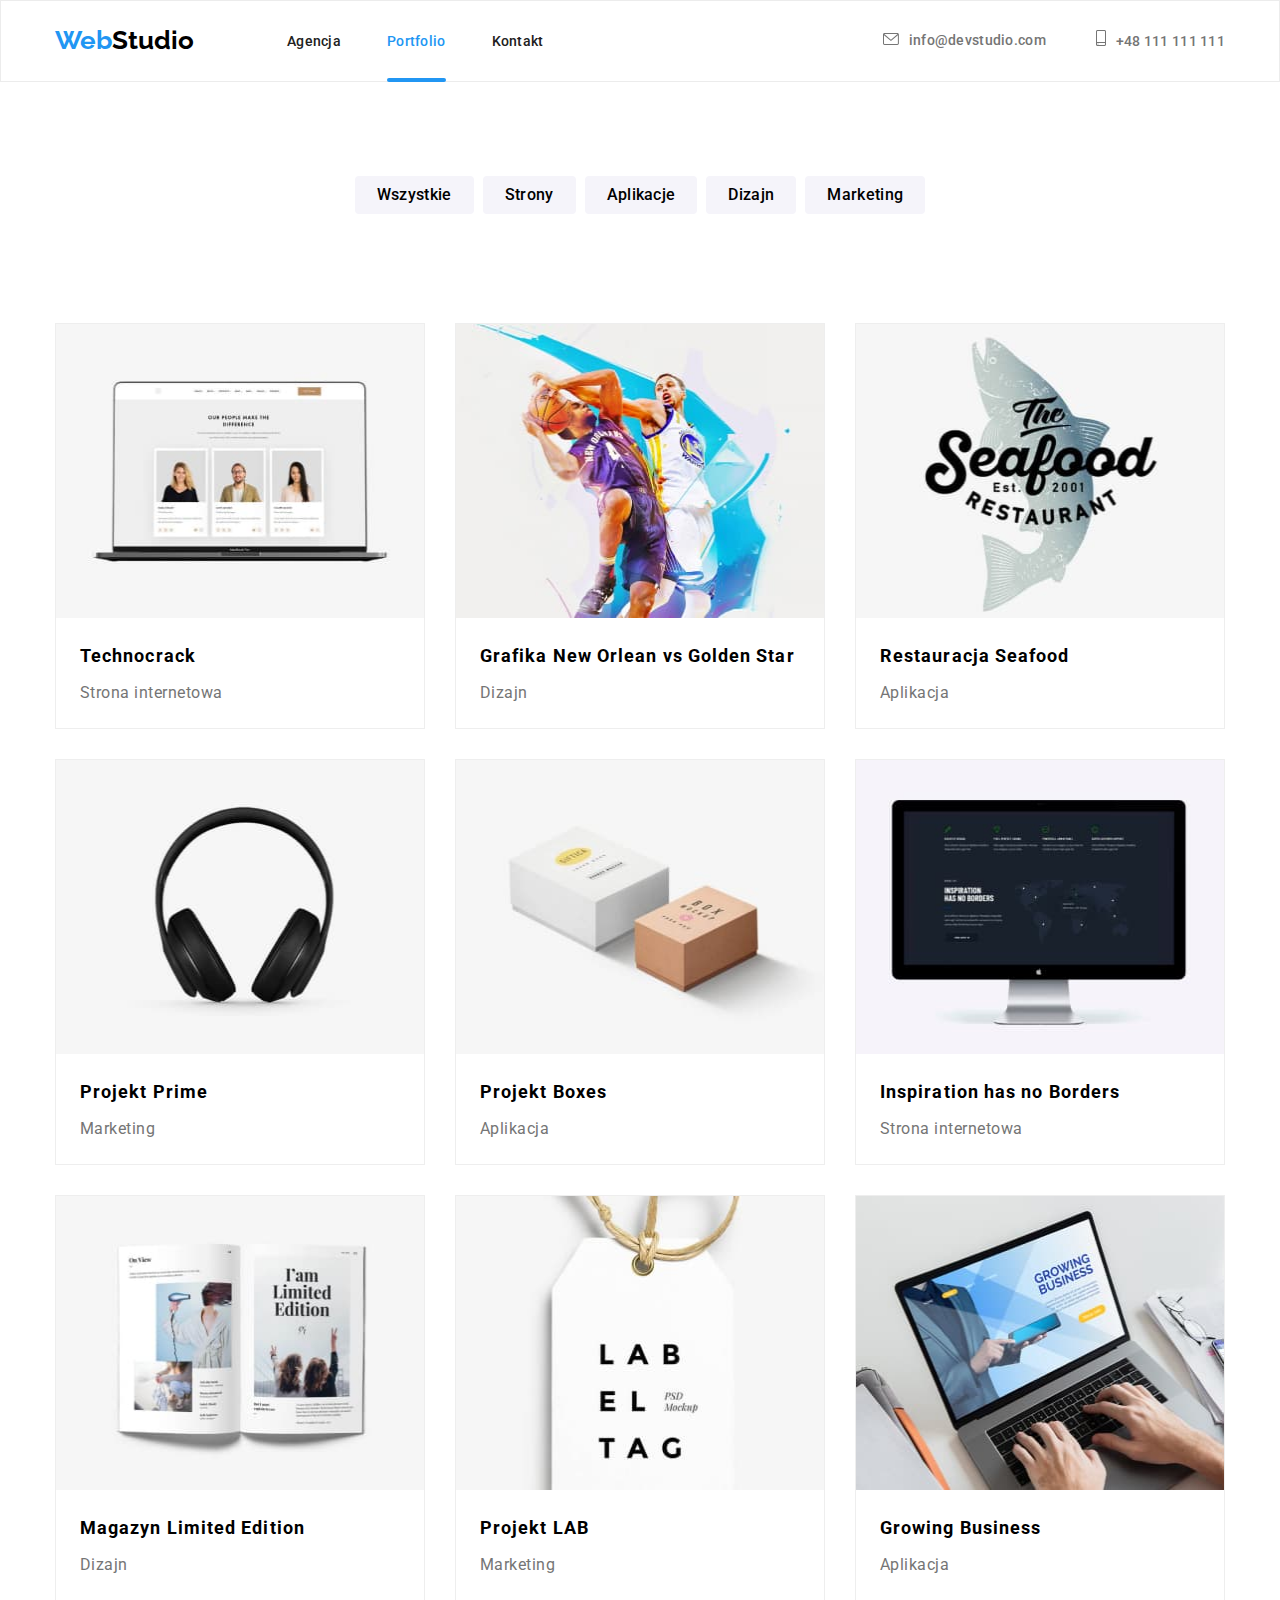
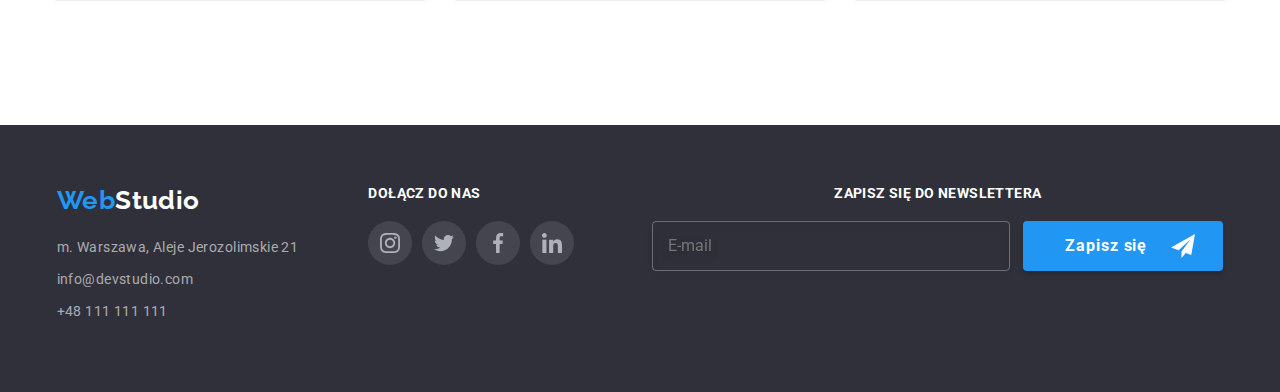
==== commit 806892e1: "3/4" ====
--- a/portfolio.html
+++ b/portfolio.html
@@ -262,8 +262,8 @@
         </div>
       </section>
     </main>
-
-    <!-- <footer class="footer">
+<!-- footer -->
+    <footer class="footer">
       <div class="container">
         <ul class="footer--sections ul-list">
           <li class="footer__logo">
@@ -339,6 +339,6 @@
           </li>
         </ul>
       </div>
-    </footer> -->
+    </footer>
   </body>
 </html>
--- a/css/main.min.css
+++ b/css/main.min.css
@@ -1,3 +1,3 @@
-.visually-hiden{appearance:none}:root{--main-font: 'Roboto', sans-serif;--secondary-font: 'Raleway', sans-serif;--highlight-color: #2196F3;--main-color: #212121;--secondary-color: #757575;--basic-white: #fff;--basic-black: #000;--footer-text-color: rgba(255, 255, 255, 0.6);--background: #2F303A;--background-team: #F5F4FA;--icon-gray: #AFB1B8;--aboutus-background: rgba(47, 48, 58, 0.8)}body{font-family:var(--main-font);color:var(--main-color)}h1,h2,h3,h4,h5,h6{margin:0;padding:0;letter-spacing:0.03em}ul{margin:0;padding:0;letter-spacing:0.03em}p{margin:0;padding:0;letter-spacing:0.03em}img{display:block}.link{text-decoration:none}.ul-list{list-style:none}.figure--image{width:100%}.container{width:100%;padding:0px 15px;align-items:center;justify-items:center;margin:0 auto}.flex{display:flex}@media screen and (min-width: 480px){.container{width:480px}}@media screen and (min-width: 768px){.container{width:768px}}@media screen and (min-width: 1200px){.container{width:1200px}}@media screen and (min-width: 1200px){.section{padding-top:94px}}.h1-txt{width:365px;font-weight:900;font-size:26px;line-height:1.615;text-align:center;letter-spacing:0.06em;color:var(--basic-white);text-transform:uppercase;padding-bottom:30px}.h2-txt{font-weight:700;font-size:28px;line-height:1.179;text-align:center;color:var(--main-color);padding-bottom:30px}.h5-txt{font-size:14px;font-weight:700;line-height:1.143;text-transform:uppercase;text-align:center}.h6-txt{font-weight:700;font-size:14px;line-height:1.143;text-transform:uppercase;color:var(--basic-white);padding-bottom:20px;text-align:center}@media screen and (min-width: 1200px){.h1-txt{width:696px;font-size:44px;line-height:1.364}.h2-txt{font-size:36px;line-height:1.167;padding-bottom:50px}.h5-txt{text-align:start}.h6-txt{text-align:start}}.backdrop{position:fixed;display:flex;align-items:center;justify-content:center;width:100%;height:100%;background-color:rgba(0,0,0,0.2);top:0;transition:opacity 250ms cubic-bezier(0.4, 0, 0.2, 1),visibility 250ms cubic-bezier(0.4, 0, 0.2, 1)}.backdrop.is-hidden{opacity:0;visibility:hidden;pointer-events:none;transform:scale(2)}.logo{display:flex;font-family:var(--secondary-font);font-weight:700;font-size:24px;line-height:1.167;transition:color 250ms cubic-bezier(0.4, 0, 0.2, 1)}.logo:hover,.logo:focus{color:var(--highlight-color)}.footer__logo{display:flex;flex-direction:column;align-items:center}.logo--color{color:var(--highlight-color)}.logo--dark{color:var(--basic-black);margin-right:93px;padding-top:24px;padding-bottom:25px}.logo--light{color:var(--basic-white)}@media screen and (min-width: 1200px){.logo{font-size:26px;line-height:1.192}.footer__logo{align-items:start}.logo--dark{margin-right:93px}}.social-media{display:flex;align-items:center;justify-content:center;padding-bottom:24px}.social-media--item:not(:last-child){margin-right:10px}.social-media__link{display:flex;width:44px;height:44px;border-radius:50%;align-items:center;justify-content:center;fill:var(--icon-gray);transition-property:fill, background-color, border-color;transition-duration:250ms;transition-timing-function:cubic-bezier(0.4, 0, 0.2, 1)}.social-media__link:hover,.social-media__link:focus{fill:var(--basic-white);background-color:var(--highlight-color)}.social-media__link:not(:last-child){margin-right:10px}.social-media__icon{width:20px;height:20px}.social-media--footer{display:flex;align-items:center}.social-media__link--dark{background-color:rgba(255,255,255,0.1);fill:var(--basic-white)}@media screen and (max-width: 767px){.social-media--footer{margin-bottom:60px}}@media screen and (min-width: 1200px){.social-media{display:flex;align-items:center;justify-content:space-between;padding:0px 32px 30px 32px}}.navmenu{display:flex;align-items:center}.navmenu--link{font-weight:500;font-size:14px;line-height:1.43;letter-spacing:0.02em;color:var(--main-color);transition:color 250ms cubic-bezier(0.4, 0, 0.2, 1)}.navmenu--link:hover,.navmenu--link:focus{color:var(--highlight-color)}.navmenu__list{position:relative}.navmenu__list:not(:last-child){margin-right:46px}.navmenu--activ{color:var(--highlight-color)}.navmenu--activ::after{content:"";position:absolute;width:100%;height:4px;border-radius:2px;bottom:-31px;left:0px;background-color:var(--highlight-color)}.button{font-size:16px;font-weight:700;line-height:1.875;letter-spacing:0.06em;text-align:center;align-items:center;background-color:var(--highlight-color);color:var(--basic-white);fill:var(--basic-white);border:none;cursor:pointer;border-radius:4px;box-shadow:0px 4px 4px rgba(0,0,0,0.15);transition-property:color,- box-shadow;transition-duration:250ms;transition-timing-function:cubic-bezier(0.4, 0, 0.2, 1)}.button--modal{padding:10px 76px}.button--close{position:absolute;display:flex;justify-content:center;right:8px;top:8px;background-color:transparent;border-radius:50%;width:30px;height:30px;border:1px solid var(--basic-black);color:var(--basic-black)}.button--filtr{font-weight:500;line-height:1.625;letter-spacing:0.02em;padding:6px 22px;background-color:var(--background-team);color:var(--basic-black);box-shadow:none}.button--filtr:hover,.button--filtr:focus{background-color:var(--highlight-color);color:var(--basic-white);box-shadow:0px 3px 1px rgba(0,0,0,0.1),0px 1px 2px rgba(0,0,0,0.08),0px 2px 2px rgba(0,0,0,0.12)}.button--order{padding:10px 41px;transition:box-shadow 250ms cubic-bezier(0.4, 0, 0.2, 1)}.button--order:hover,.button--order:focus{background-color:var(--highlight-color);color:var(--basic-white);box-shadow:0px 3px 1px rgba(0,0,0,0.1),0px 1px 2px rgba(0,0,0,0.08),0px 2px 2px rgba(0,0,0,0.12)}.button--submit{display:inline-flex;padding:10px 28px 10px 42px;margin-left:8px}.button--send-ico{margin-left:24px}.subemail{width:450px;color:var(--basic-white);background-color:transparent;border:1px solid rgba(255,255,255,0.3);filter:drop-shadow(0px 4px 4px rgba(0,0,0,0.15));border-radius:4px;padding:15px;outline:none;transition:border-color 250ms cubic-bezier(0.4, 0, 0.2, 1);margin-bottom:20px}.subemail:hover,.subemail:focus{border-color:var(--highlight-color)}@media screen and (min-width: 1200px){.subemail{width:358px}}.aboutus{padding-bottom:94px}.aboutus__list{display:flex}.aboutus__list:not(:last-child){margin-right:30px}.thumb{position:relative}.thumb--discription{position:absolute;width:100%;bottom:0px;padding-top:27px;padding-bottom:27px;font-weight:700;font-size:14px;line-height:1.143;text-align:center;text-transform:uppercase;background-color:var(--aboutus-background);color:var(--basic-white)}@media screen and (max-width: 1199px){.aboutus{display:none}}.advantages{display:flex;flex-wrap:wrap}.advantages__list{align-items:center;max-width:450px;margin-bottom:30px}.advantages--background{background-color:var(--background-team);display:flex;justify-content:center;align-items:center;width:450px;height:120px;border-radius:4px;margin-bottom:30px}.adventages__discription{font-size:14px;line-height:1.714;color:var(--secondary-color);padding-top:10px}.advantages__icons{width:70px;height:70px}@media screen and (max-width: 767px){.advantages__list{align-items:center;max-width:450px}.advantages__list:last-child{margin-bottom:60px}}@media screen and (min-width: 1200px){.advantages{display:flex;justify-content:space-between}.advantages__list{align-items:center;max-width:270px}.advantages--background{width:270px}}.client-list{display:flex;flex-wrap:wrap;align-items:center;justify-content:space-between;margin-bottom:30px}.client-list__item{display:flex;justify-content:center;margin-bottom:30px}.client__link{display:flex;justify-content:center;align-items:center;height:92px;width:170px;fill:var(--icon-gray);border:1px solid var(--icon-gray);border-radius:4px;transition-property:fill, background-color, border-color;transition-duration:250ms;transition-timing-function:cubic-bezier(0.4, 0, 0.2, 1)}.client__link:hover,.client__link:focus{fill:var(--highlight-color);border-color:var(--highlight-color)}@media screen and (max-width: 767px){.client__link{height:92px;width:210px}}@media screen and (min-width: 768px) and (max-width: 1199px){.client__link{height:92px;width:226px}}@media screen and (min-width: 1200px){.client{padding-bottom:94px}.client-list{display:flex;justify-content:center;margin:auto}.client-list__item{justify-content:center}.client-list__item:not(:last-child){margin-right:30px}}.footer{display:flex;background:var(--background);padding:60px 0}.footer--sections{display:flex}.footer__adres--text{font-style:normal;font-size:14px;line-height:1.714;padding-top:20px;text-align:center}.adres--item{padding-bottom:8px}.adres--street{color:var(--basic-white)}.adres--email,.adres--phone,.adres--street{color:var(--footer-text-color);transition:color 250ms cubic-bezier(0.4, 0, 0.2, 1)}.adres--email:hover,.adres--email:focus,.adres--phone:hover,.adres--phone:focus,.adres--street:hover,.adres--street:focus{color:var(--highlight-color)}.footer__subscribe{display:flex;flex-direction:column;align-items:center}.signup{display:flex;flex-direction:column;align-items:center}@media screen and (max-width: 767px){.footer--sections{flex-direction:column;align-items:center}.footer__joinus{margin-top:60px}}@media screen and (min-width: 1200px){.footer__adres--text{text-align:start}.footer__joinus{margin-left:70px}.footer__subscribe{padding-left:78px}.signup{display:inline-block}}.header{border:1px solid #ECECEC;margin-bottom:60px}.header__email,.header__phone{font-weight:500;font-size:12px;line-height:1.167;letter-spacing:0.02em;color:var(--secondary-color);transition:color 250ms cubic-bezier(0.4, 0, 0.2, 1)}.header__email:hover,.header__email:focus,.header__phone:hover,.header__phone:focus{color:var(--highlight-color)}.header__adres{display:flex;margin-left:auto}.header--iconview{margin-right:10px;fill:currentColor}@media screen and (min-width: 768px) and (max-width: 1199px){.header__adres{flex-direction:column}.header__adres--item:last-child{margin-top:10px}}@media screen and (min-width: 1200px){.header{margin-bottom:0px}.header__email{margin-right:50px}.header__email,.header__phone{font-size:14px;line-height:1.43}}.front{padding-top:118px;padding-bottom:118px;background:var(--background);background-repeat:no-repeat;background-size:cover}.front--section{display:flex;flex-direction:column}@media screen and (max-width: 767px){.front{margin-bottom:60px;background-image:linear-gradient(rgba(47,48,58,0.4), rgba(47,48,58,0.4)),url("../images/bgimg/front-bg-mobile.jpg")}}@media screen and (min-width: 768px) and (max-width: 1199px){.front{background-image:linear-gradient(rgba(47,48,58,0.4), rgba(47,48,58,0.4)),url("../images/bgimg/front-bg-tablet.jpg")}}@media screen and (min-width: 1200px){.front{padding-top:200px;padding-bottom:200px;background-image:linear-gradient(rgba(47,48,58,0.4), rgba(47,48,58,0.4)),url("../images/bgimg/front-bg-desktop.jpg")}}.backdrop.is-hidden .modal{transform:scale(2)}.modal{width:528px;min-height:581px;background-color:#ffffff;position:relative;box-shadow:0px 1px 3px rgba(0,0,0,0.12),0px 1px 1px rgba(0,0,0,0.14),0px 2px 1px rgba(0,0,0,0.2);border-radius:4px;transform:scale(1);transition:transform 250ms cubic-bezier(0.4, 0, 0.2, 1);justify-items:center}.order-txt{font-weight:700;font-size:20px;line-height:1.15;text-align:center;color:var(--main-color);margin-top:40px;letter-spacing:0.03em;padding-bottom:12px}.order{display:flex;flex-direction:column;margin-top:40px;border:none;padding:0px 40px}.order-item{position:relative;display:flex;flex-direction:column;padding-bottom:10px;font-weight:400;font-size:12px;line-height:1.667;letter-spacing:0.01em;color:var(--secondary-color)}.order-field{display:flex;border-radius:4px;padding:12px 42px;border:1px solid rgba(33,33,33,0.2);outline:none;transition:border-color 250ms cubic-bezier(0.4, 0, 0.2, 1)}.order-field:hover,.order-field:focus{border-color:var(--highlight-color)}.order-field:hover ~ .order-ico,.order-field:focus ~ .order-ico{fill:var(--highlight-color)}.order-coment{border-radius:4px;padding:10px 16px;border:1px solid rgba(33,33,33,0.2);font-weight:400;font-size:12px;line-height:1.667;letter-spacing:0.01em;resize:none;outline:none;transition:border-color 250ms cubic-bezier(0.4, 0, 0.2, 1)}.order-coment:hover,.order-coment:focus{border-color:var(--highlight-color)}.order-ico{position:absolute;top:45%;margin-left:12px;transition:border-color 250ms cubic-bezier(0.4, 0, 0.2, 1)}.policy{display:flex;justify-content:center;padding-top:10px;padding-bottom:30px}.policy-text{display:flex;font-weight:400;font-size:14px;line-height:1.714;letter-spacing:0.03em;color:var(--secondary-color)}.policy-text::before{content:"";display:block;width:16px;height:16px;border:2px solid var(--basic-black);border-radius:2px;margin-right:8px;align-self:center}.policy-box:checked+.policy-text::before{background-color:var(--highlight-color);border:none;background-image:url(../images/icon-check.svg)}.accept{display:flex;justify-content:center;padding-bottom:40px}.team{background-color:var(--background-team)}.team__list{display:flex}.team__list--item{width:450px;margin-bottom:30px;box-shadow:0px 1px 3px rgba(0,0,0,0.12),0px 1px 1px rgba(0,0,0,0.14),0px 2px 1px rgba(0,0,0,0.2);border-radius:0px 0px 4px 4px}.team__figure{background:var(--basic-white);width:100%;justify-content:center;margin:0%;border-radius:0px 0px 4px 4px;display:inline-block}.team__discription{text-align:center;padding-top:30px}.team__discription--name{font-weight:500;font-size:16px;line-height:1.187;padding-bottom:10px}.team__discription--role{font-size:16px;line-height:1.187;color:var(--secondary-color);padding-bottom:16px}@media screen and (max-width: 767px){.team__list{flex-direction:column}.team__list--item:last-child{margin-bottom:60px}}@media screen and (min-width: 768px) and (max-width: 1199px){.team__list--item{width:345px}}@media screen and (min-width: 1200px){.team__list--item{width:270px;margin-bottom:94px}.team__list--item:not(:last-child){margin-right:30px}}.filtr{display:flex;justify-content:center}.filtr__list{display:flex;flex-wrap:wrap}.filtr--item{margin-bottom:15px}.filtr--item:not(:last-child){margin-right:9px}.project__list{display:flex;flex-wrap:wrap;justify-content:space-between;padding-bottom:94px}.project--title{font-weight:700;font-size:18px;line-height:2.000;letter-spacing:0.06em;padding-bottom:4px}.project--type{font-size:16px;line-height:1.875;color:var(--secondary-color)}.projects__figure{margin:0;position:relative;overflow:hidden}.project__text{position:absolute;top:0;left:0;width:100%;height:100%;transform:translateY(100%);justify-content:center;padding:49px 45px 49px 24px;font-weight:400;font-size:18px;line-height:1.556;color:var(--basic-white);background:rgba(33,150,243,0.9);transition:transform 250ms cubic-bezier(0.4, 0, 0.2, 1)}.project__item{width:450px;margin-bottom:30px;border:1px solid #EEEEEE;transition:box-shadow 250ms cubic-bezier(0.4, 0, 0.2, 1)}.project__item:hover,.project__item:focus{box-shadow:0px 1px 1px rgba(0,0,0,0.12),0px 4px 4px rgba(0,0,0,0.06),1px 4px 6px rgba(0,0,0,0.16)}.project--discription{padding:20px 24px}.project__link{color:var(--basic-black)}.project__link:hover .project__text,.project__link:focus .project__text{transform:translateY(0)}@media screen and (max-width: 767px){.project__list{margin-top:40px}}@media screen and (min-width: 768px) and (max-width: 1199px){.project__item{width:354px}.filtr--item{margin-bottom:30px}}@media screen and (min-width: 1200px){.project__item{width:370px}}
+.visually-hiden{appearance:none}:root{--main-font: 'Roboto', sans-serif;--secondary-font: 'Raleway', sans-serif;--highlight-color: #2196F3;--main-color: #212121;--secondary-color: #757575;--basic-white: #fff;--basic-black: #000;--footer-text-color: rgba(255, 255, 255, 0.6);--background: #2F303A;--background-team: #F5F4FA;--icon-gray: #AFB1B8;--aboutus-background: rgba(47, 48, 58, 0.8)}body{font-family:var(--main-font);color:var(--main-color)}h1,h2,h3,h4,h5,h6{margin:0;padding:0;letter-spacing:0.03em}ul{margin:0;padding:0;letter-spacing:0.03em}p{margin:0;padding:0;letter-spacing:0.03em}img{display:block}.link{text-decoration:none}.ul-list{list-style:none}.figure--image{width:100%}.container{width:100%;padding:0px 15px;align-items:center;justify-items:center;margin:0 auto}.flex{display:flex}@media screen and (min-width: 480px){.container{width:480px}}@media screen and (min-width: 768px){.container{width:768px}}@media screen and (min-width: 1200px){.container{width:1200px}}@media screen and (min-width: 1200px){.section{padding-top:94px}}.h1-txt{width:365px;font-weight:900;font-size:26px;line-height:1.615;text-align:center;letter-spacing:0.06em;color:var(--basic-white);text-transform:uppercase;padding-bottom:30px}.h2-txt{font-weight:700;font-size:28px;line-height:1.179;text-align:center;color:var(--main-color);padding-bottom:30px}.h5-txt{font-size:14px;font-weight:700;line-height:1.143;text-transform:uppercase;text-align:center}.h6-txt{font-weight:700;font-size:14px;line-height:1.143;text-transform:uppercase;color:var(--basic-white);padding-bottom:20px;text-align:center}@media screen and (min-width: 1200px){.h1-txt{width:696px;font-size:44px;line-height:1.364}.h2-txt{font-size:36px;line-height:1.167;padding-bottom:50px}.h5-txt{text-align:start}.h6-txt{text-align:start}}.backdrop{position:fixed;display:flex;align-items:center;justify-content:center;width:100%;height:100%;background-color:rgba(0,0,0,0.2);top:0;transition:opacity 250ms cubic-bezier(0.4, 0, 0.2, 1),visibility 250ms cubic-bezier(0.4, 0, 0.2, 1)}.backdrop.is-hidden{opacity:0;visibility:hidden;pointer-events:none;transform:scale(2)}.logo{display:flex;font-family:var(--secondary-font);font-weight:700;font-size:24px;line-height:1.167;transition:color 250ms cubic-bezier(0.4, 0, 0.2, 1)}.logo:hover,.logo:focus{color:var(--highlight-color)}.footer__logo{display:flex;flex-direction:column;align-items:center}.logo--color{color:var(--highlight-color)}.logo--dark{color:var(--basic-black);margin-right:93px;padding-top:24px;padding-bottom:25px}.logo--light{color:var(--basic-white)}@media screen and (min-width: 768px) and (max-width: 1199px){.footer__logo{padding-right:144px;margin-bottom:60px}}@media screen and (min-width: 1200px){.logo{font-size:26px;line-height:1.192}.footer__logo{align-items:start}.logo--dark{margin-right:93px}}.social-media{display:flex;align-items:center;justify-content:center;padding-bottom:24px}.social-media--item:not(:last-child){margin-right:10px}.social-media__link{display:flex;width:44px;height:44px;border-radius:50%;align-items:center;justify-content:center;fill:var(--icon-gray);transition-property:fill, background-color, border-color;transition-duration:250ms;transition-timing-function:cubic-bezier(0.4, 0, 0.2, 1)}.social-media__link:hover,.social-media__link:focus{fill:var(--basic-white);background-color:var(--highlight-color)}.social-media__link:not(:last-child){margin-right:10px}.social-media__icon{width:20px;height:20px}.social-media--footer{display:flex;align-items:center}.social-media__link--dark{background-color:rgba(255,255,255,0.1);fill:var(--basic-white)}@media screen and (max-width: 767px){.social-media--footer{margin-bottom:60px}}@media screen and (min-width: 1200px){.social-media{display:flex;align-items:center;justify-content:space-between;padding:0px 32px 30px 32px}}.navmenu{display:flex;align-items:center}.navmenu--link{font-weight:500;font-size:14px;line-height:1.43;letter-spacing:0.02em;color:var(--main-color);transition:color 250ms cubic-bezier(0.4, 0, 0.2, 1)}.navmenu--link:hover,.navmenu--link:focus{color:var(--highlight-color)}.navmenu__list{position:relative}.navmenu__list:not(:last-child){margin-right:46px}.navmenu--activ{color:var(--highlight-color)}.navmenu--activ::after{content:"";position:absolute;width:100%;height:4px;border-radius:2px;bottom:-31px;left:0px;background-color:var(--highlight-color)}.button{font-size:16px;font-weight:700;line-height:1.875;letter-spacing:0.06em;text-align:center;align-items:center;background-color:var(--highlight-color);color:var(--basic-white);fill:var(--basic-white);border:none;cursor:pointer;border-radius:4px;box-shadow:0px 4px 4px rgba(0,0,0,0.15);transition-property:color,+ box-shadow;transition-duration:250ms;transition-timing-function:cubic-bezier(0.4, 0, 0.2, 1)}.button--modal{padding:10px 76px}.button--close{position:absolute;display:flex;justify-content:center;right:8px;top:8px;background-color:transparent;border-radius:50%;width:30px;height:30px;border:1px solid var(--basic-black);color:var(--basic-black)}.button--filtr{font-weight:500;line-height:1.625;letter-spacing:0.02em;padding:6px 22px;background-color:var(--background-team);color:var(--basic-black);box-shadow:none}.button--filtr:hover,.button--filtr:focus{background-color:var(--highlight-color);color:var(--basic-white);box-shadow:0px 3px 1px rgba(0,0,0,0.1),0px 1px 2px rgba(0,0,0,0.08),0px 2px 2px rgba(0,0,0,0.12)}.button--order{padding:10px 41px;transition:box-shadow 250ms cubic-bezier(0.4, 0, 0.2, 1)}.button--order:hover,.button--order:focus{background-color:var(--highlight-color);color:var(--basic-white);box-shadow:0px 3px 1px rgba(0,0,0,0.1),0px 1px 2px rgba(0,0,0,0.08),0px 2px 2px rgba(0,0,0,0.12)}.button--submit{display:inline-flex;padding:10px 28px 10px 42px;margin-left:8px}.button--send-ico{margin-left:24px}.subemail{width:450px;color:var(--basic-white);background-color:transparent;border:1px solid rgba(255,255,255,0.3);filter:drop-shadow(0px 4px 4px rgba(0,0,0,0.15));border-radius:4px;padding:15px;outline:none;transition:border-color 250ms cubic-bezier(0.4, 0, 0.2, 1);margin-bottom:20px}.subemail:hover,.subemail:focus{border-color:var(--highlight-color)}@media screen and (min-width: 1200px){.subemail{width:358px}}.aboutus{padding-bottom:94px}.aboutus__list{display:flex}.aboutus__list:not(:last-child){margin-right:30px}.thumb{position:relative}.thumb--discription{position:absolute;width:100%;bottom:0px;padding-top:27px;padding-bottom:27px;font-weight:700;font-size:14px;line-height:1.143;text-align:center;text-transform:uppercase;background-color:var(--aboutus-background);color:var(--basic-white)}@media screen and (max-width: 1199px){.aboutus{display:none}}.advantages{display:flex;flex-wrap:wrap}.advantages__list{align-items:center;max-width:450px;margin-bottom:30px}.advantages--background{background-color:var(--background-team);display:flex;justify-content:center;align-items:center;width:450px;height:120px;border-radius:4px;margin-bottom:30px}.adventages__discription{font-size:14px;line-height:1.714;color:var(--secondary-color);padding-top:10px}.advantages__icons{width:70px;height:70px}@media screen and (max-width: 767px){.advantages__list{align-items:center;max-width:450px}.advantages__list:last-child{margin-bottom:60px}}@media screen and (min-width: 1200px){.advantages{display:flex;justify-content:space-between}.advantages__list{align-items:center;max-width:270px}.advantages--background{width:270px}}.client-list{display:flex;flex-wrap:wrap;align-items:center;justify-content:space-between;margin-bottom:30px}.client-list__item{display:flex;justify-content:center;margin-bottom:30px}.client__link{display:flex;justify-content:center;align-items:center;height:92px;width:170px;fill:var(--icon-gray);border:1px solid var(--icon-gray);border-radius:4px;transition-property:fill, background-color, border-color;transition-duration:250ms;transition-timing-function:cubic-bezier(0.4, 0, 0.2, 1)}.client__link:hover,.client__link:focus{fill:var(--highlight-color);border-color:var(--highlight-color)}@media screen and (max-width: 767px){.client__link{height:92px;width:210px}}@media screen and (min-width: 768px) and (max-width: 1199px){.client__link{height:92px;width:226px}}@media screen and (min-width: 1200px){.client{padding-bottom:94px}.client-list{display:flex;justify-content:center;margin:auto}.client-list__item{justify-content:center}.client-list__item:not(:last-child){margin-right:30px}}.footer{display:flex;background:var(--background);padding:60px 0}.footer--sections{display:flex;flex-wrap:wrap;justify-content:center}.footer__adres--text{font-style:normal;font-size:14px;line-height:1.714;padding-top:20px;text-align:center}.adres--item{padding-bottom:8px}.adres--street{color:var(--basic-white)}.adres--email,.adres--phone,.adres--street{color:var(--footer-text-color);transition:color 250ms cubic-bezier(0.4, 0, 0.2, 1)}.adres--email:hover,.adres--email:focus,.adres--phone:hover,.adres--phone:focus,.adres--street:hover,.adres--street:focus{color:var(--highlight-color)}.footer__subscribe{display:flex;flex-direction:column;align-items:center}.signup{display:flex;flex-direction:column;align-items:center}@media screen and (max-width: 767px){.footer--sections{flex-direction:column;align-items:center}.footer__joinus{margin-top:60px}}@media screen and (min-width: 1200px){.footer__adres--text{text-align:start}.footer__joinus{margin-left:70px}.footer__subscribe{padding-left:78px}.signup{display:inline-block}}.header{border:1px solid #ECECEC;margin-bottom:60px}.header__email,.header__phone{font-weight:500;font-size:12px;line-height:1.167;letter-spacing:0.02em;color:var(--secondary-color);transition:color 250ms cubic-bezier(0.4, 0, 0.2, 1)}.header__email:hover,.header__email:focus,.header__phone:hover,.header__phone:focus{color:var(--highlight-color)}.header__adres{display:flex;margin-left:auto}.header--iconview{margin-right:10px;fill:currentColor}@media screen and (min-width: 768px) and (max-width: 1199px){.header__adres{flex-direction:column}.header__adres--item:last-child{margin-top:10px}}@media screen and (min-width: 1200px){.header{margin-bottom:0px}.header__email{margin-right:50px}.header__email,.header__phone{font-size:14px;line-height:1.43}}.front{padding-top:118px;padding-bottom:118px;background:var(--background);background-repeat:no-repeat;background-size:cover}.front--section{display:flex;flex-direction:column}@media screen and (max-width: 767px){.front{margin-bottom:60px;background-image:linear-gradient(rgba(47,48,58,0.4), rgba(47,48,58,0.4)),url("../images/bgimg/front-bg-mobile.jpg")}}@media screen and (min-width: 768px) and (max-width: 1199px){.front{background-image:linear-gradient(rgba(47,48,58,0.4), rgba(47,48,58,0.4)),url("../images/bgimg/front-bg-tablet.jpg")}}@media screen and (min-width: 1200px){.front{padding-top:200px;padding-bottom:200px;background-image:linear-gradient(rgba(47,48,58,0.4), rgba(47,48,58,0.4)),url("../images/bgimg/front-bg-desktop.jpg")}}.backdrop.is-hidden .modal{transform:scale(2)}.modal{width:528px;min-height:581px;background-color:#ffffff;position:relative;box-shadow:0px 1px 3px rgba(0,0,0,0.12),0px 1px 1px rgba(0,0,0,0.14),0px 2px 1px rgba(0,0,0,0.2);border-radius:4px;transform:scale(1);transition:transform 250ms cubic-bezier(0.4, 0, 0.2, 1);justify-items:center}.order-txt{font-weight:700;font-size:20px;line-height:1.15;text-align:center;color:var(--main-color);margin-top:40px;letter-spacing:0.03em;padding-bottom:12px}.order{display:flex;flex-direction:column;margin-top:40px;border:none;padding:0px 40px}.order-item{position:relative;display:flex;flex-direction:column;padding-bottom:10px;font-weight:400;font-size:12px;line-height:1.667;letter-spacing:0.01em;color:var(--secondary-color)}.order-field{display:flex;border-radius:4px;padding:12px 42px;border:1px solid rgba(33,33,33,0.2);outline:none;transition:border-color 250ms cubic-bezier(0.4, 0, 0.2, 1)}.order-field:hover,.order-field:focus{border-color:var(--highlight-color)}.order-field:hover ~ .order-ico,.order-field:focus ~ .order-ico{fill:var(--highlight-color)}.order-coment{border-radius:4px;padding:10px 16px;border:1px solid rgba(33,33,33,0.2);font-weight:400;font-size:12px;line-height:1.667;letter-spacing:0.01em;resize:none;outline:none;transition:border-color 250ms cubic-bezier(0.4, 0, 0.2, 1)}.order-coment:hover,.order-coment:focus{border-color:var(--highlight-color)}.order-ico{position:absolute;top:45%;margin-left:12px;transition:border-color 250ms cubic-bezier(0.4, 0, 0.2, 1)}.policy{display:flex;justify-content:center;padding-top:10px;padding-bottom:30px}.policy-text{display:flex;font-weight:400;font-size:14px;line-height:1.714;letter-spacing:0.03em;color:var(--secondary-color)}.policy-text::before{content:"";display:block;width:16px;height:16px;border:2px solid var(--basic-black);border-radius:2px;margin-right:8px;align-self:center}.policy-box:checked+.policy-text::before{background-color:var(--highlight-color);border:none;background-image:url(../images/icon-check.svg)}.accept{display:flex;justify-content:center;padding-bottom:40px}.team{background-color:var(--background-team)}.team__list{display:flex}.team__list--item{width:450px;margin-bottom:30px;box-shadow:0px 1px 3px rgba(0,0,0,0.12),0px 1px 1px rgba(0,0,0,0.14),0px 2px 1px rgba(0,0,0,0.2);border-radius:0px 0px 4px 4px}.team__figure{background:var(--basic-white);width:100%;justify-content:center;margin:0%;border-radius:0px 0px 4px 4px;display:inline-block}.team__discription{text-align:center;padding-top:30px}.team__discription--name{font-weight:500;font-size:16px;line-height:1.187;padding-bottom:10px}.team__discription--role{font-size:16px;line-height:1.187;color:var(--secondary-color);padding-bottom:16px}@media screen and (max-width: 767px){.team__list{flex-direction:column}.team__list--item:last-child{margin-bottom:60px}}@media screen and (min-width: 768px) and (max-width: 1199px){.team__list--item{width:345px}}@media screen and (min-width: 1200px){.team__list--item{width:270px;margin-bottom:94px}.team__list--item:not(:last-child){margin-right:30px}}.filtr{display:flex;justify-content:center}.filtr__list{display:flex;flex-wrap:wrap}.filtr--item{margin-bottom:15px}.filtr--item:not(:last-child){margin-right:9px}.project__list{display:flex;flex-wrap:wrap;justify-content:space-between;padding-bottom:94px}.project--title{font-weight:700;font-size:18px;line-height:2.000;letter-spacing:0.06em;padding-bottom:4px}.project--type{font-size:16px;line-height:1.875;color:var(--secondary-color)}.projects__figure{margin:0;position:relative;overflow:hidden}.project__text{position:absolute;top:0;left:0;width:100%;height:100%;transform:translateY(100%);justify-content:center;padding:49px 45px 49px 24px;font-weight:400;font-size:18px;line-height:1.556;color:var(--basic-white);background:rgba(33,150,243,0.9);transition:transform 250ms cubic-bezier(0.4, 0, 0.2, 1)}.project__item{width:450px;margin-bottom:30px;border:1px solid #EEEEEE;transition:box-shadow 250ms cubic-bezier(0.4, 0, 0.2, 1)}.project__item:hover,.project__item:focus{box-shadow:0px 1px 1px rgba(0,0,0,0.12),0px 4px 4px rgba(0,0,0,0.06),1px 4px 6px rgba(0,0,0,0.16)}.project--discription{padding:20px 24px}.project__link{color:var(--basic-black)}.project__link:hover .project__text,.project__link:focus .project__text{transform:translateY(0)}@media screen and (max-width: 767px){.project__list{margin-top:40px}}@media screen and (min-width: 768px) and (max-width: 1199px){.project__item{width:354px}.filtr--item{margin-bottom:30px}}@media screen and (min-width: 1200px){.project__item{width:370px}}
 /*# sourceMappingURL=main.min.css.map */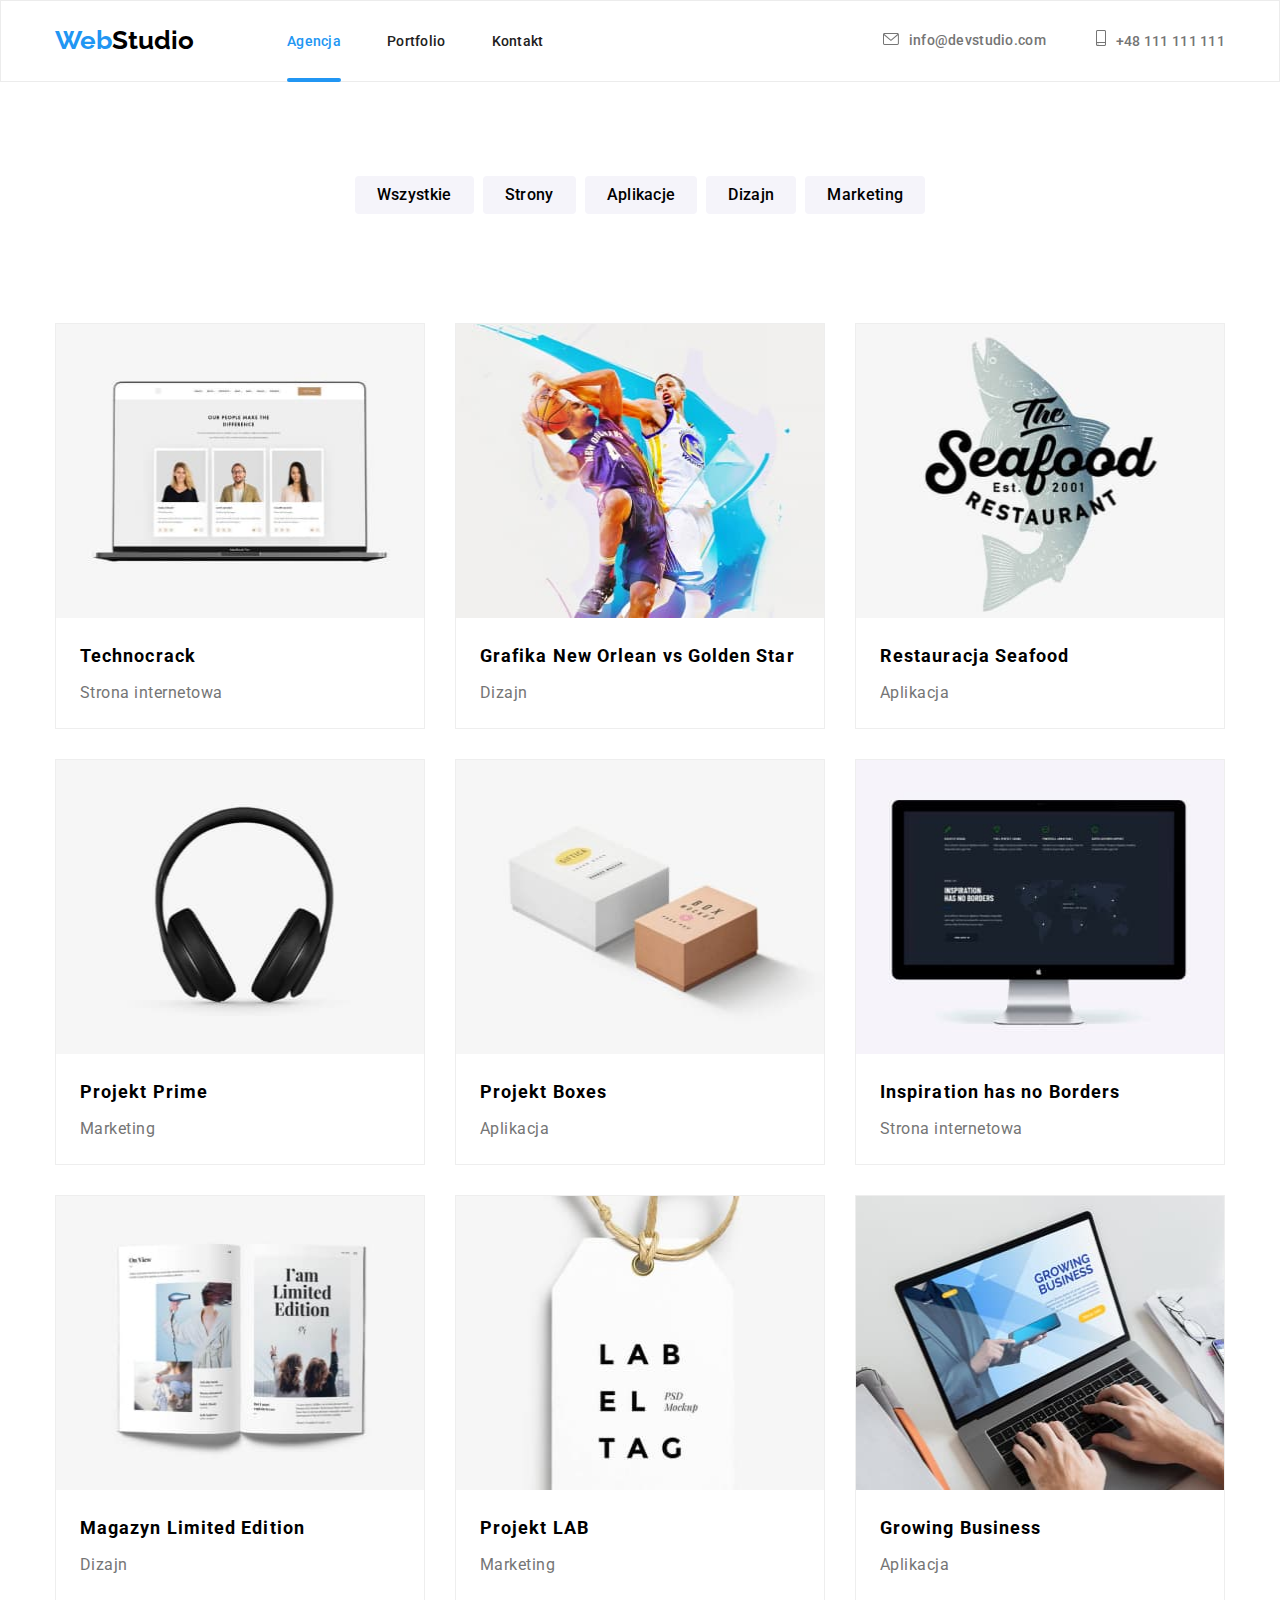
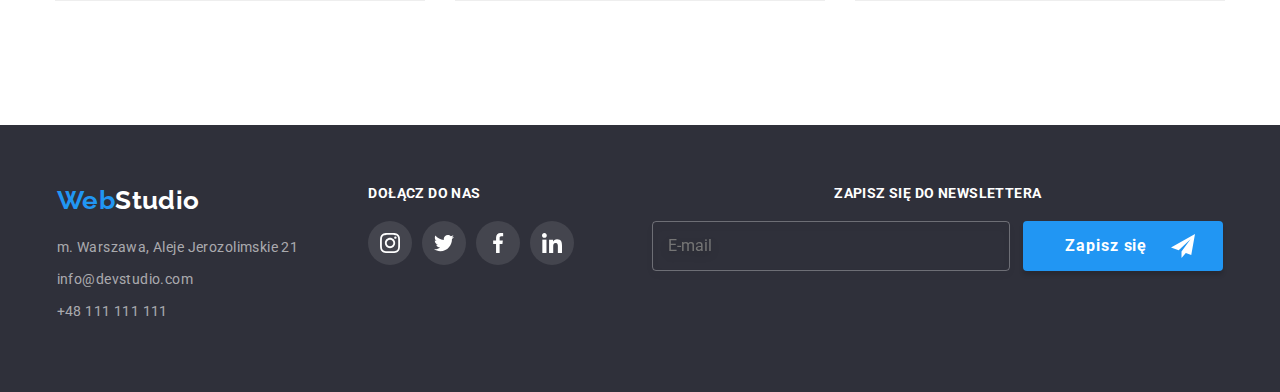
==== commit cfdde5d5: "prawie" ====
--- a/portfolio.html
+++ b/portfolio.html
@@ -3,6 +3,10 @@
   <head>
     <meta charset="UTF-8" />
     <meta name="viewport" content="width=device-width, initial-scale=1.0" />
+    <link
+      rel="stylesheet"
+      href="https://cdnjs.cloudflare.com/ajax/libs/animate.css/4.1.1/animate.min.css"
+    />
     <link
       rel="stylesheet"
       href="https://cdnjs.cloudflare.com/ajax/libs/modern-normalize/1.0.0/modern-normalize.min.css"
@@ -26,10 +30,10 @@
           >
           <ul class="navmenu ul-list">
             <li class="navmenu__list">
-                <a class="navmenu--link link" href="index.html">Agencja</a>
+                <a class="navmenu--link link navmenu--activ" href="index.html">Agencja</a>
             </li>
             <li class="navmenu__list">
-              <a class="navmenu--link link navmenu--activ" href="portfolio.html">Portfolio</a>
+              <a class="navmenu--link link" href="portfolio.html">Portfolio</a>
             </li>
             <li class="navmenu__list">
               <a class="navmenu--link link" href="#">Kontakt</a>
@@ -48,6 +52,50 @@
                 <use href="images/icons.svg#icon-smartphone"></use></svg>+48 111 111 111</a>
           </li>
         </ul>
+      </div>
+      <!-- mobile menu -->
+      <button class="burger-btn" type="button" data-menu-open>
+        <svg class="burger-btn__icon" width="24" height="16">
+          <use href="./images/icons.svg#icon-mobile-menu"></use>
+        </svg> 
+      </button>
+      <div class="mobile-menu" data-menu>
+        <button class="mobile-menu__close-btn" type="button" data-menu-close>
+          <svg class="mobile-menu__icon" width="40" height="40">
+            <use href="./images/icons.svg#icon-mobile-menu-close"></use>
+          </svg>
+        </button>
+        <nav class="mobile-nav">
+          <ul class="mobile-nav__list ul-list">
+            <li class="mobile-nav__item">
+              <a class="mobile-nav__link link " href="index.html">Agencja</a>
+            </li>
+            <li class="mobile-nav__item">
+              <a class="mobile-nav__link link" href="portfolio.html">Portfolio</a>
+            </li>
+            <li class="mobile-nav__item">
+              <a class="mobile-nav__link link" href="#">Kontakt</a>
+            </li>
+          </ul>
+        </nav>
+        
+        <div class="mobile-contacts">
+          <a class="mobile-phone link" href="tel:+48111111111">
+            +48 111 111 111</a>
+          <a class="mobile-email link" href="mailto:info@devstudio.com">
+            info@devstudio.com</a>
+        </div>
+        <ul class="mobile-social__list ul-list">
+          <li class="mobile-social__item"><a class="mobile-social__link link" href="#">Instagram</a>
+          </li>
+          <li class="mobile-social__item"><a class="mobile-social__link link" href="#">Twitter</a>
+          </li>
+          <li class="mobile-social__item"><a class="mobile-social__link link" href="#">Facebook</a>
+          </li>
+          <li class="mobile-social__item"><a class="mobile-social__link link" href="#">LinkedIn</a>
+          </li>
+        </ul>
+      
       </div>
     </header>
 
@@ -340,5 +388,6 @@
         </ul>
       </div>
     </footer>
+    <script src="./js/mobile-menu.js"></script>
   </body>
 </html>
--- a/css/main.min.css
+++ b/css/main.min.css
@@ -1,3 +1,3 @@
-.visually-hiden{appearance:none}:root{--main-font: 'Roboto', sans-serif;--secondary-font: 'Raleway', sans-serif;--highlight-color: #2196F3;--main-color: #212121;--secondary-color: #757575;--basic-white: #fff;--basic-black: #000;--footer-text-color: rgba(255, 255, 255, 0.6);--background: #2F303A;--background-team: #F5F4FA;--icon-gray: #AFB1B8;--aboutus-background: rgba(47, 48, 58, 0.8)}body{font-family:var(--main-font);color:var(--main-color)}h1,h2,h3,h4,h5,h6{margin:0;padding:0;letter-spacing:0.03em}ul{margin:0;padding:0;letter-spacing:0.03em}p{margin:0;padding:0;letter-spacing:0.03em}img{display:block}.link{text-decoration:none}.ul-list{list-style:none}.figure--image{width:100%}.container{width:100%;padding:0px 15px;align-items:center;justify-items:center;margin:0 auto}.flex{display:flex}@media screen and (min-width: 480px){.container{width:480px}}@media screen and (min-width: 768px){.container{width:768px}}@media screen and (min-width: 1200px){.container{width:1200px}}@media screen and (min-width: 1200px){.section{padding-top:94px}}.h1-txt{width:365px;font-weight:900;font-size:26px;line-height:1.615;text-align:center;letter-spacing:0.06em;color:var(--basic-white);text-transform:uppercase;padding-bottom:30px}.h2-txt{font-weight:700;font-size:28px;line-height:1.179;text-align:center;color:var(--main-color);padding-bottom:30px}.h5-txt{font-size:14px;font-weight:700;line-height:1.143;text-transform:uppercase;text-align:center}.h6-txt{font-weight:700;font-size:14px;line-height:1.143;text-transform:uppercase;color:var(--basic-white);padding-bottom:20px;text-align:center}@media screen and (min-width: 1200px){.h1-txt{width:696px;font-size:44px;line-height:1.364}.h2-txt{font-size:36px;line-height:1.167;padding-bottom:50px}.h5-txt{text-align:start}.h6-txt{text-align:start}}.backdrop{position:fixed;display:flex;align-items:center;justify-content:center;width:100%;height:100%;background-color:rgba(0,0,0,0.2);top:0;transition:opacity 250ms cubic-bezier(0.4, 0, 0.2, 1),visibility 250ms cubic-bezier(0.4, 0, 0.2, 1)}.backdrop.is-hidden{opacity:0;visibility:hidden;pointer-events:none;transform:scale(2)}.logo{display:flex;font-family:var(--secondary-font);font-weight:700;font-size:24px;line-height:1.167;transition:color 250ms cubic-bezier(0.4, 0, 0.2, 1)}.logo:hover,.logo:focus{color:var(--highlight-color)}.footer__logo{display:flex;flex-direction:column;align-items:center}.logo--color{color:var(--highlight-color)}.logo--dark{color:var(--basic-black);margin-right:93px;padding-top:24px;padding-bottom:25px}.logo--light{color:var(--basic-white)}@media screen and (min-width: 768px) and (max-width: 1199px){.footer__logo{padding-right:144px;margin-bottom:60px}}@media screen and (min-width: 1200px){.logo{font-size:26px;line-height:1.192}.footer__logo{align-items:start}.logo--dark{margin-right:93px}}.social-media{display:flex;align-items:center;justify-content:center;padding-bottom:24px}.social-media--item:not(:last-child){margin-right:10px}.social-media__link{display:flex;width:44px;height:44px;border-radius:50%;align-items:center;justify-content:center;fill:var(--icon-gray);transition-property:fill, background-color, border-color;transition-duration:250ms;transition-timing-function:cubic-bezier(0.4, 0, 0.2, 1)}.social-media__link:hover,.social-media__link:focus{fill:var(--basic-white);background-color:var(--highlight-color)}.social-media__link:not(:last-child){margin-right:10px}.social-media__icon{width:20px;height:20px}.social-media--footer{display:flex;align-items:center}.social-media__link--dark{background-color:rgba(255,255,255,0.1);fill:var(--basic-white)}@media screen and (max-width: 767px){.social-media--footer{margin-bottom:60px}}@media screen and (min-width: 1200px){.social-media{display:flex;align-items:center;justify-content:space-between;padding:0px 32px 30px 32px}}.navmenu{display:flex;align-items:center}.navmenu--link{font-weight:500;font-size:14px;line-height:1.43;letter-spacing:0.02em;color:var(--main-color);transition:color 250ms cubic-bezier(0.4, 0, 0.2, 1)}.navmenu--link:hover,.navmenu--link:focus{color:var(--highlight-color)}.navmenu__list{position:relative}.navmenu__list:not(:last-child){margin-right:46px}.navmenu--activ{color:var(--highlight-color)}.navmenu--activ::after{content:"";position:absolute;width:100%;height:4px;border-radius:2px;bottom:-31px;left:0px;background-color:var(--highlight-color)}.button{font-size:16px;font-weight:700;line-height:1.875;letter-spacing:0.06em;text-align:center;align-items:center;background-color:var(--highlight-color);color:var(--basic-white);fill:var(--basic-white);border:none;cursor:pointer;border-radius:4px;box-shadow:0px 4px 4px rgba(0,0,0,0.15);transition-property:color,- box-shadow;transition-duration:250ms;transition-timing-function:cubic-bezier(0.4, 0, 0.2, 1)}.button--modal{padding:10px 76px}.button--close{position:absolute;display:flex;justify-content:center;right:8px;top:8px;background-color:transparent;border-radius:50%;width:30px;height:30px;border:1px solid var(--basic-black);color:var(--basic-black)}.button--filtr{font-weight:500;line-height:1.625;letter-spacing:0.02em;padding:6px 22px;background-color:var(--background-team);color:var(--basic-black);box-shadow:none}.button--filtr:hover,.button--filtr:focus{background-color:var(--highlight-color);color:var(--basic-white);box-shadow:0px 3px 1px rgba(0,0,0,0.1),0px 1px 2px rgba(0,0,0,0.08),0px 2px 2px rgba(0,0,0,0.12)}.button--order{padding:10px 41px;transition:box-shadow 250ms cubic-bezier(0.4, 0, 0.2, 1)}.button--order:hover,.button--order:focus{background-color:var(--highlight-color);color:var(--basic-white);box-shadow:0px 3px 1px rgba(0,0,0,0.1),0px 1px 2px rgba(0,0,0,0.08),0px 2px 2px rgba(0,0,0,0.12)}.button--submit{display:inline-flex;padding:10px 28px 10px 42px;margin-left:8px}.button--send-ico{margin-left:24px}.subemail{width:450px;color:var(--basic-white);background-color:transparent;border:1px solid rgba(255,255,255,0.3);filter:drop-shadow(0px 4px 4px rgba(0,0,0,0.15));border-radius:4px;padding:15px;outline:none;transition:border-color 250ms cubic-bezier(0.4, 0, 0.2, 1);margin-bottom:20px}.subemail:hover,.subemail:focus{border-color:var(--highlight-color)}@media screen and (min-width: 1200px){.subemail{width:358px}}.aboutus{padding-bottom:94px}.aboutus__list{display:flex}.aboutus__list:not(:last-child){margin-right:30px}.thumb{position:relative}.thumb--discription{position:absolute;width:100%;bottom:0px;padding-top:27px;padding-bottom:27px;font-weight:700;font-size:14px;line-height:1.143;text-align:center;text-transform:uppercase;background-color:var(--aboutus-background);color:var(--basic-white)}@media screen and (max-width: 1199px){.aboutus{display:none}}.advantages{display:flex;flex-wrap:wrap}.advantages__list{align-items:center;max-width:450px;margin-bottom:30px}.advantages--background{background-color:var(--background-team);display:flex;justify-content:center;align-items:center;width:450px;height:120px;border-radius:4px;margin-bottom:30px}.adventages__discription{font-size:14px;line-height:1.714;color:var(--secondary-color);padding-top:10px}.advantages__icons{width:70px;height:70px}@media screen and (max-width: 767px){.advantages__list{align-items:center;max-width:450px}.advantages__list:last-child{margin-bottom:60px}}@media screen and (min-width: 1200px){.advantages{display:flex;justify-content:space-between}.advantages__list{align-items:center;max-width:270px}.advantages--background{width:270px}}.client-list{display:flex;flex-wrap:wrap;align-items:center;justify-content:space-between;margin-bottom:30px}.client-list__item{display:flex;justify-content:center;margin-bottom:30px}.client__link{display:flex;justify-content:center;align-items:center;height:92px;width:170px;fill:var(--icon-gray);border:1px solid var(--icon-gray);border-radius:4px;transition-property:fill, background-color, border-color;transition-duration:250ms;transition-timing-function:cubic-bezier(0.4, 0, 0.2, 1)}.client__link:hover,.client__link:focus{fill:var(--highlight-color);border-color:var(--highlight-color)}@media screen and (max-width: 767px){.client__link{height:92px;width:210px}}@media screen and (min-width: 768px) and (max-width: 1199px){.client__link{height:92px;width:226px}}@media screen and (min-width: 1200px){.client{padding-bottom:94px}.client-list{display:flex;justify-content:center;margin:auto}.client-list__item{justify-content:center}.client-list__item:not(:last-child){margin-right:30px}}.footer{display:flex;background:var(--background);padding:60px 0}.footer--sections{display:flex;flex-wrap:wrap;justify-content:center}.footer__adres--text{font-style:normal;font-size:14px;line-height:1.714;padding-top:20px;text-align:center}.adres--item{padding-bottom:8px}.adres--street{color:var(--basic-white)}.adres--email,.adres--phone,.adres--street{color:var(--footer-text-color);transition:color 250ms cubic-bezier(0.4, 0, 0.2, 1)}.adres--email:hover,.adres--email:focus,.adres--phone:hover,.adres--phone:focus,.adres--street:hover,.adres--street:focus{color:var(--highlight-color)}.footer__subscribe{display:flex;flex-direction:column;align-items:center}.signup{display:flex;flex-direction:column;align-items:center}@media screen and (max-width: 767px){.footer--sections{flex-direction:column;align-items:center}.footer__joinus{margin-top:60px}}@media screen and (min-width: 1200px){.footer__adres--text{text-align:start}.footer__joinus{margin-left:70px}.footer__subscribe{padding-left:78px}.signup{display:inline-block}}.header{border:1px solid #ECECEC;margin-bottom:60px}.header__email,.header__phone{font-weight:500;font-size:12px;line-height:1.167;letter-spacing:0.02em;color:var(--secondary-color);transition:color 250ms cubic-bezier(0.4, 0, 0.2, 1)}.header__email:hover,.header__email:focus,.header__phone:hover,.header__phone:focus{color:var(--highlight-color)}.header__adres{display:flex;margin-left:auto}.header--iconview{margin-right:10px;fill:currentColor}@media screen and (min-width: 768px) and (max-width: 1199px){.header__adres{flex-direction:column}.header__adres--item:last-child{margin-top:10px}}@media screen and (min-width: 1200px){.header{margin-bottom:0px}.header__email{margin-right:50px}.header__email,.header__phone{font-size:14px;line-height:1.43}}.front{padding-top:118px;padding-bottom:118px;background:var(--background);background-repeat:no-repeat;background-size:cover}.front--section{display:flex;flex-direction:column}@media screen and (max-width: 767px){.front{margin-bottom:60px;background-image:linear-gradient(rgba(47,48,58,0.4), rgba(47,48,58,0.4)),url("../images/bgimg/front-bg-mobile.jpg")}}@media screen and (min-width: 768px) and (max-width: 1199px){.front{background-image:linear-gradient(rgba(47,48,58,0.4), rgba(47,48,58,0.4)),url("../images/bgimg/front-bg-tablet.jpg")}}@media screen and (min-width: 1200px){.front{padding-top:200px;padding-bottom:200px;background-image:linear-gradient(rgba(47,48,58,0.4), rgba(47,48,58,0.4)),url("../images/bgimg/front-bg-desktop.jpg")}}.backdrop.is-hidden .modal{transform:scale(2)}.modal{width:528px;min-height:581px;background-color:#ffffff;position:relative;box-shadow:0px 1px 3px rgba(0,0,0,0.12),0px 1px 1px rgba(0,0,0,0.14),0px 2px 1px rgba(0,0,0,0.2);border-radius:4px;transform:scale(1);transition:transform 250ms cubic-bezier(0.4, 0, 0.2, 1);justify-items:center}.order-txt{font-weight:700;font-size:20px;line-height:1.15;text-align:center;color:var(--main-color);margin-top:40px;letter-spacing:0.03em;padding-bottom:12px}.order{display:flex;flex-direction:column;margin-top:40px;border:none;padding:0px 40px}.order-item{position:relative;display:flex;flex-direction:column;padding-bottom:10px;font-weight:400;font-size:12px;line-height:1.667;letter-spacing:0.01em;color:var(--secondary-color)}.order-field{display:flex;border-radius:4px;padding:12px 42px;border:1px solid rgba(33,33,33,0.2);outline:none;transition:border-color 250ms cubic-bezier(0.4, 0, 0.2, 1)}.order-field:hover,.order-field:focus{border-color:var(--highlight-color)}.order-field:hover ~ .order-ico,.order-field:focus ~ .order-ico{fill:var(--highlight-color)}.order-coment{border-radius:4px;padding:10px 16px;border:1px solid rgba(33,33,33,0.2);font-weight:400;font-size:12px;line-height:1.667;letter-spacing:0.01em;resize:none;outline:none;transition:border-color 250ms cubic-bezier(0.4, 0, 0.2, 1)}.order-coment:hover,.order-coment:focus{border-color:var(--highlight-color)}.order-ico{position:absolute;top:45%;margin-left:12px;transition:border-color 250ms cubic-bezier(0.4, 0, 0.2, 1)}.policy{display:flex;justify-content:center;padding-top:10px;padding-bottom:30px}.policy-text{display:flex;font-weight:400;font-size:14px;line-height:1.714;letter-spacing:0.03em;color:var(--secondary-color)}.policy-text::before{content:"";display:block;width:16px;height:16px;border:2px solid var(--basic-black);border-radius:2px;margin-right:8px;align-self:center}.policy-box:checked+.policy-text::before{background-color:var(--highlight-color);border:none;background-image:url(../images/icon-check.svg)}.accept{display:flex;justify-content:center;padding-bottom:40px}.team{background-color:var(--background-team)}.team__list{display:flex}.team__list--item{width:450px;margin-bottom:30px;box-shadow:0px 1px 3px rgba(0,0,0,0.12),0px 1px 1px rgba(0,0,0,0.14),0px 2px 1px rgba(0,0,0,0.2);border-radius:0px 0px 4px 4px}.team__figure{background:var(--basic-white);width:100%;justify-content:center;margin:0%;border-radius:0px 0px 4px 4px;display:inline-block}.team__discription{text-align:center;padding-top:30px}.team__discription--name{font-weight:500;font-size:16px;line-height:1.187;padding-bottom:10px}.team__discription--role{font-size:16px;line-height:1.187;color:var(--secondary-color);padding-bottom:16px}@media screen and (max-width: 767px){.team__list{flex-direction:column}.team__list--item:last-child{margin-bottom:60px}}@media screen and (min-width: 768px) and (max-width: 1199px){.team__list--item{width:345px}}@media screen and (min-width: 1200px){.team__list--item{width:270px;margin-bottom:94px}.team__list--item:not(:last-child){margin-right:30px}}.filtr{display:flex;justify-content:center}.filtr__list{display:flex;flex-wrap:wrap}.filtr--item{margin-bottom:15px}.filtr--item:not(:last-child){margin-right:9px}.project__list{display:flex;flex-wrap:wrap;justify-content:space-between;padding-bottom:94px}.project--title{font-weight:700;font-size:18px;line-height:2.000;letter-spacing:0.06em;padding-bottom:4px}.project--type{font-size:16px;line-height:1.875;color:var(--secondary-color)}.projects__figure{margin:0;position:relative;overflow:hidden}.project__text{position:absolute;top:0;left:0;width:100%;height:100%;transform:translateY(100%);justify-content:center;padding:49px 45px 49px 24px;font-weight:400;font-size:18px;line-height:1.556;color:var(--basic-white);background:rgba(33,150,243,0.9);transition:transform 250ms cubic-bezier(0.4, 0, 0.2, 1)}.project__item{width:450px;margin-bottom:30px;border:1px solid #EEEEEE;transition:box-shadow 250ms cubic-bezier(0.4, 0, 0.2, 1)}.project__item:hover,.project__item:focus{box-shadow:0px 1px 1px rgba(0,0,0,0.12),0px 4px 4px rgba(0,0,0,0.06),1px 4px 6px rgba(0,0,0,0.16)}.project--discription{padding:20px 24px}.project__link{color:var(--basic-black)}.project__link:hover .project__text,.project__link:focus .project__text{transform:translateY(0)}@media screen and (max-width: 767px){.project__list{margin-top:40px}}@media screen and (min-width: 768px) and (max-width: 1199px){.project__item{width:354px}.filtr--item{margin-bottom:30px}}@media screen and (min-width: 1200px){.project__item{width:370px}}
+.visually-hiden{appearance:none}:root{--main-font: 'Roboto', sans-serif;--secondary-font: 'Raleway', sans-serif;--highlight-color: #2196F3;--main-color: #212121;--secondary-color: #757575;--basic-white: #fff;--basic-black: #000;--footer-text-color: rgba(255, 255, 255, 0.6);--background: #2F303A;--background-team: #F5F4FA;--icon-gray: #AFB1B8;--aboutus-background: rgba(47, 48, 58, 0.8)}.burger-btn{background-color:transparent;border:none;position:absolute;top:22px;right:23px;line-height:0;padding:0}.burger-btn:hover,.burger-btn:focus{fill:var(--highlight-color)}.mobile-menu__close-btn{background-color:transparent;border:none;position:absolute;top:10px;right:15px}.mobile-menu__close-btn:hover,.mobile-menu__close-btn:focus{fill:var(--highlight-color)}@media screen and (max-width: 767px){.mobile-menu{display:flex;flex-direction:column;position:fixed;top:0;left:0;width:100%;height:100%;z-index:1;padding:48px 40px;background-color:var(--basic-white);box-shadow:0px 4px 8px rgba(0,0,0,0.04),0px 2px 4px rgba(0,0,0,0.08),0px 1px 3px rgba(0,0,0,0.16);transform:translateX(100%);transition:transform 250ms cubic-bezier(0.4, 0, 0.2, 1)}.mobile-menu.is-open{transform:translateX(0)}.mobile-nav{flex-grow:1}}@media screen and (min-width: 768px){.mobile-menu,.burger-btn{display:none}}.mobile-nav__item:not(:last-child){margin-bottom:32px}.mobile-nav__link{font-weight:500;font-size:40px;line-height:1.175;letter-spacing:0.02em;color:var(--highlight-color)}.mobile-nav__link:hover,.mobile-nav__link:focus{color:var(--highlight-color)}.mobile-contacts{margin-bottom:64px}.mobile-email,.mobile-phone{font-weight:500;font-size:24px;line-height:1.666;letter-spacing:0.02em;color:var(--secondary-color)}.mobile-email:hover,.mobile-email:focus,.mobile-phone:hover,.mobile-phone:focus{font-size:34px;line-height:1.176;color:var(--highlight-color)}.mobile-phone{display:block;margin-bottom:32px}.mobile-social__list{display:flex;flex-wrap:wrap;margin:-5px}.mobile-social__link{font-weight:500;font-size:18px;line-height:1.222;letter-spacing:0.02em;color:var(--highlight-color)}.mobile-social__item{margin:5px;padding:0 10px;border-right:1px solid rgba(33,33,33,0.2)}.mobile-social__item:last-child{border:none;padding-right:0}body{font-family:var(--main-font);color:var(--main-color)}h1,h2,h3,h4,h5,h6{margin:0;padding:0;letter-spacing:0.03em}ul{margin:0;padding:0;letter-spacing:0.03em}p{margin:0;padding:0;letter-spacing:0.03em}img{display:block}.link{text-decoration:none}.ul-list{list-style:none}.figure--image{width:100%}.container{width:100%;padding:0px 15px;align-items:center;justify-items:center;margin:0 auto}.flex{display:flex}@media screen and (min-width: 480px){.container{width:480px}}@media screen and (min-width: 768px){.container{width:768px}}@media screen and (min-width: 1200px){.container{width:1200px}}@media screen and (max-width: 1199px){.section{padding-top:60px}}@media screen and (min-width: 1200px){.section{padding-top:94px}}.h1-txt{width:365px;font-weight:900;font-size:26px;line-height:1.615;text-align:center;letter-spacing:0.06em;color:var(--basic-white);text-transform:uppercase;padding-bottom:30px}.h2-txt{font-weight:700;font-size:28px;line-height:1.179;text-align:center;color:var(--main-color);padding-bottom:30px}.h5-txt{font-size:14px;font-weight:700;line-height:1.143;text-transform:uppercase;text-align:center}.h6-txt{font-weight:700;font-size:14px;line-height:1.143;text-transform:uppercase;color:var(--basic-white);padding-bottom:20px;text-align:center}@media screen and (min-width: 1200px){.h1-txt{width:696px;font-size:44px;line-height:1.364}.h2-txt{font-size:36px;line-height:1.167;padding-bottom:50px}.h5-txt{text-align:start}.h6-txt{text-align:start}}.backdrop{position:fixed;display:flex;align-items:center;justify-content:center;width:100%;height:100%;background-color:rgba(0,0,0,0.2);top:0;transition:opacity 250ms cubic-bezier(0.4, 0, 0.2, 1),visibility 250ms cubic-bezier(0.4, 0, 0.2, 1)}.backdrop.is-hidden{opacity:0;visibility:hidden;pointer-events:none;transform:scale(2)}.logo{display:flex;font-family:var(--secondary-font);font-weight:700;font-size:24px;line-height:1.167;transition:color 250ms cubic-bezier(0.4, 0, 0.2, 1)}.logo:hover,.logo:focus{color:var(--highlight-color)}.footer__logo{display:flex;flex-direction:column;align-items:center}.logo--color{color:var(--highlight-color)}.logo--dark{color:var(--basic-black);margin-right:93px;padding-top:24px;padding-bottom:25px}.logo--light{color:var(--basic-white)}@media screen and (max-width: 767px){.logo--dark{padding-top:16px;padding-bottom:16px}}@media screen and (min-width: 768px) and (max-width: 1199px){.footer__logo{padding-right:144px;margin-bottom:60px}}@media screen and (min-width: 1200px){.logo{font-size:26px;line-height:1.192}.footer__logo{align-items:start}.logo--dark{margin-right:93px}}.social-media{display:flex;align-items:center;justify-content:center;padding-bottom:24px}.social-media--item:not(:last-child){margin-right:10px}.social-media__link{display:flex;width:44px;height:44px;border-radius:50%;align-items:center;justify-content:center;fill:var(--icon-gray);transition-property:fill, background-color, border-color;transition-duration:250ms;transition-timing-function:cubic-bezier(0.4, 0, 0.2, 1)}.social-media__link:hover,.social-media__link:focus{fill:var(--basic-white);background-color:var(--highlight-color)}.social-media__link:not(:last-child){margin-right:10px}.social-media__icon{width:20px;height:20px}.social-media--footer{display:flex;align-items:center}.social-media__link--dark{background-color:rgba(255,255,255,0.1);fill:var(--basic-white)}@media screen and (max-width: 767px){.social-media--footer{margin-bottom:60px}}@media screen and (min-width: 1200px){.social-media{display:flex;align-items:center;justify-content:space-between;padding:0px 32px 30px 32px}}.navmenu{display:flex;align-items:center}.navmenu--link{font-weight:500;font-size:14px;line-height:1.43;letter-spacing:0.02em;color:var(--main-color);transition:color 250ms cubic-bezier(0.4, 0, 0.2, 1)}.navmenu--link:hover,.navmenu--link:focus{color:var(--highlight-color)}.navmenu__list{position:relative}.navmenu__list:not(:last-child){margin-right:46px}.navmenu--activ{color:var(--highlight-color)}.navmenu--activ::after{content:"";position:absolute;width:100%;height:4px;border-radius:2px;bottom:-31px;left:0px;background-color:var(--highlight-color)}@media screen and (max-width: 767px){.navmenu__list{display:none}}.button{font-size:16px;font-weight:700;line-height:1.875;letter-spacing:0.06em;text-align:center;align-items:center;background-color:var(--highlight-color);color:var(--basic-white);fill:var(--basic-white);border:none;cursor:pointer;border-radius:4px;box-shadow:0px 4px 4px rgba(0,0,0,0.15);transition-property:color,+ box-shadow;transition-duration:250ms;transition-timing-function:cubic-bezier(0.4, 0, 0.2, 1)}.button--modal{padding:10px 76px}.button--close{position:absolute;display:flex;justify-content:center;right:8px;top:8px;background-color:transparent;border-radius:50%;width:30px;height:30px;border:1px solid var(--basic-black);color:var(--basic-black)}.button--filtr{font-weight:500;line-height:1.625;letter-spacing:0.02em;padding:6px 22px;background-color:var(--background-team);color:var(--basic-black);box-shadow:none}.button--filtr:hover,.button--filtr:focus{background-color:var(--highlight-color);color:var(--basic-white);box-shadow:0px 3px 1px rgba(0,0,0,0.1),0px 1px 2px rgba(0,0,0,0.08),0px 2px 2px rgba(0,0,0,0.12)}.button--order{padding:10px 41px;transition:box-shadow 250ms cubic-bezier(0.4, 0, 0.2, 1)}.button--order:hover,.button--order:focus{background-color:var(--highlight-color);color:var(--basic-white);box-shadow:0px 3px 1px rgba(0,0,0,0.1),0px 1px 2px rgba(0,0,0,0.08),0px 2px 2px rgba(0,0,0,0.12)}.button--submit{display:inline-flex;padding:10px 28px 10px 42px;margin-left:8px}.button--send-ico{margin-left:24px}.subemail{width:450px;color:var(--basic-white);background-color:transparent;border:1px solid rgba(255,255,255,0.3);filter:drop-shadow(0px 4px 4px rgba(0,0,0,0.15));border-radius:4px;padding:15px;outline:none;transition:border-color 250ms cubic-bezier(0.4, 0, 0.2, 1);margin-bottom:20px}.subemail:hover,.subemail:focus{border-color:var(--highlight-color)}@media screen and (min-width: 1200px){.subemail{width:358px}}.aboutus{padding-bottom:94px}.aboutus__list{display:flex}.aboutus__list:not(:last-child){margin-right:30px}.thumb{position:relative}.thumb--discription{position:absolute;width:100%;bottom:0px;padding-top:27px;padding-bottom:27px;font-weight:700;font-size:14px;line-height:1.143;text-align:center;text-transform:uppercase;background-color:var(--aboutus-background);color:var(--basic-white)}@media screen and (max-width: 1199px){.aboutus{display:none}}.advantages{display:flex;flex-wrap:wrap;justify-content:space-between}.advantages__list{align-items:center;max-width:450px;margin-bottom:30px}.advantages--background{background-color:var(--background-team);display:flex;justify-content:center;align-items:center;width:450px;height:120px;border-radius:4px;margin-bottom:30px}.adventages__discription{font-size:14px;line-height:1.714;color:var(--secondary-color);padding-top:10px}.advantages__icons{width:70px;height:70px}@media screen and (max-width: 767px){.advantages__list{align-items:center;max-width:450px}.advantages__list:last-child{margin-bottom:60px}}@media screen and (min-width: 768px) and (max-width: 1199px){.advantages__list{max-width:354px}.advantages__list:last-child{margin-bottom:45px}.advantages--background{width:354px}}@media screen and (min-width: 1200px){.advantages__list{max-width:270px}.advantages--background{width:270px}}.client-list{display:flex;flex-wrap:wrap;align-items:center;justify-content:space-between;margin-bottom:30px}.client-list__item{display:flex;justify-content:center;margin-bottom:30px}.client__link{display:flex;justify-content:center;align-items:center;height:92px;width:170px;fill:var(--icon-gray);border:1px solid var(--icon-gray);border-radius:4px;transition-property:fill, background-color, border-color;transition-duration:250ms;transition-timing-function:cubic-bezier(0.4, 0, 0.2, 1)}.client__link:hover,.client__link:focus{fill:var(--highlight-color);border-color:var(--highlight-color)}@media screen and (max-width: 767px){.client__link{height:92px;width:210px}}@media screen and (min-width: 768px) and (max-width: 1199px){.client__link{height:92px;width:226px}}@media screen and (min-width: 1200px){.client{padding-bottom:94px}.client-list{display:flex;justify-content:center;margin:auto}.client-list__item{justify-content:center}.client-list__item:not(:last-child){margin-right:30px}}.footer{display:flex;background:var(--background);padding:60px 0}.footer--sections{display:flex;flex-wrap:wrap;justify-content:center}.footer__adres--text{font-style:normal;font-size:14px;line-height:1.714;padding-top:20px;text-align:center}.adres--item{padding-bottom:8px}.adres--street{color:var(--basic-white)}.adres--email,.adres--phone,.adres--street{color:var(--footer-text-color);transition:color 250ms cubic-bezier(0.4, 0, 0.2, 1)}.adres--email:hover,.adres--email:focus,.adres--phone:hover,.adres--phone:focus,.adres--street:hover,.adres--street:focus{color:var(--highlight-color)}.footer__subscribe{display:flex;flex-direction:column;align-items:center}.signup{display:flex;flex-direction:column;align-items:center}@media screen and (max-width: 767px){.footer--sections{flex-direction:column;align-items:center}.footer__joinus{margin-top:60px}}@media screen and (min-width: 1200px){.footer__adres--text{text-align:start}.footer__joinus{margin-left:70px}.footer__subscribe{padding-left:78px}.signup{display:inline-block}}.header{border:1px solid #ECECEC}.header__email,.header__phone{font-weight:500;font-size:12px;line-height:1.167;letter-spacing:0.02em;color:var(--secondary-color);transition:color 250ms cubic-bezier(0.4, 0, 0.2, 1)}.header__email:hover,.header__email:focus,.header__phone:hover,.header__phone:focus{color:var(--highlight-color)}.header__adres{display:flex;margin-left:auto}.header--iconview{margin-right:10px;fill:currentColor}@media screen and (max-width: 767px){.header__email,.header__phone{display:none}}@media screen and (min-width: 768px) and (max-width: 1199px){.header__adres{flex-direction:column}.header__adres--item:last-child{margin-top:10px}}@media screen and (min-width: 1200px){.header{margin-bottom:0px}.header__email{margin-right:50px}.header__email,.header__phone{font-size:14px;line-height:1.43}}.front{padding-top:118px;padding-bottom:118px;background:var(--background);background-repeat:no-repeat;background-size:cover}.front--section{display:flex;flex-direction:column}@media screen and (max-width: 767px){.front{background-image:linear-gradient(rgba(47,48,58,0.4), rgba(47,48,58,0.4)),url("../images/bgimg/front-bg-mobile.jpg")}}@media screen and (min-width: 768px) and (max-width: 1199px){.front{background-image:linear-gradient(rgba(47,48,58,0.4), rgba(47,48,58,0.4)),url("../images/bgimg/front-bg-tablet.jpg")}}@media screen and (min-width: 1200px){.front{padding-top:200px;padding-bottom:200px;background-image:linear-gradient(rgba(47,48,58,0.4), rgba(47,48,58,0.4)),url("../images/bgimg/front-bg-desktop.jpg")}}.backdrop.is-hidden .modal{transform:scale(2)}.modal{width:450px;min-height:581px;background-color:#ffffff;position:relative;box-shadow:0px 1px 3px rgba(0,0,0,0.12),0px 1px 1px rgba(0,0,0,0.14),0px 2px 1px rgba(0,0,0,0.2);border-radius:4px;transform:scale(1);transition:transform 250ms cubic-bezier(0.4, 0, 0.2, 1);justify-items:center}.order-txt{font-weight:700;font-size:20px;line-height:1.15;text-align:center;color:var(--main-color);margin-top:40px;letter-spacing:0.03em;padding-bottom:12px}.order{display:flex;flex-direction:column;margin-top:40px;border:none;padding:0px 40px}.order-item{position:relative;display:flex;flex-direction:column;padding-bottom:10px;font-weight:400;font-size:12px;line-height:1.667;letter-spacing:0.01em;color:var(--secondary-color)}.order-field{display:flex;border-radius:4px;padding:12px 42px;border:1px solid rgba(33,33,33,0.2);outline:none;transition:border-color 250ms cubic-bezier(0.4, 0, 0.2, 1)}.order-field:hover,.order-field:focus{border-color:var(--highlight-color)}.order-field:hover ~ .order-ico,.order-field:focus ~ .order-ico{fill:var(--highlight-color)}.order-coment{border-radius:4px;padding:10px 16px;border:1px solid rgba(33,33,33,0.2);font-weight:400;font-size:12px;line-height:1.667;letter-spacing:0.01em;resize:none;outline:none;transition:border-color 250ms cubic-bezier(0.4, 0, 0.2, 1)}.order-coment:hover,.order-coment:focus{border-color:var(--highlight-color)}.order-ico{position:absolute;top:45%;margin-left:12px;transition:border-color 250ms cubic-bezier(0.4, 0, 0.2, 1)}.policy{display:flex;justify-content:center;padding-top:10px;padding-bottom:30px}.policy-text{display:flex;font-weight:400;font-size:14px;line-height:1.714;letter-spacing:0.03em;color:var(--secondary-color)}.policy-text::before{content:"";display:block;width:16px;height:16px;border:2px solid var(--basic-black);border-radius:2px;margin-right:8px;align-self:center}.policy-box:checked+.policy-text::before{background-color:var(--highlight-color);border:none;background-image:url(../images/icon-check.svg)}.accept{display:flex;justify-content:center;padding-bottom:40px}@media screen and (min-width: 1200px){.modal{width:528px}}.team{background-color:var(--background-team)}.team__list{display:flex;flex-wrap:wrap}.team__list--item{width:450px;margin-bottom:30px;box-shadow:0px 1px 3px rgba(0,0,0,0.12),0px 1px 1px rgba(0,0,0,0.14),0px 2px 1px rgba(0,0,0,0.2);border-radius:0px 0px 4px 4px}.team__figure{background:var(--basic-white);width:100%;justify-content:center;margin:0%;border-radius:0px 0px 4px 4px;display:inline-block}.team__discription{text-align:center;padding-top:30px}.team__discription--name{font-weight:500;font-size:16px;line-height:1.187;padding-bottom:10px}.team__discription--role{font-size:16px;line-height:1.187;color:var(--secondary-color);padding-bottom:16px}@media screen and (max-width: 767px){.team__list{flex-direction:column}.team__list--item:last-child{margin-bottom:60px}}@media screen and (min-width: 768px) and (max-width: 1199px){.team__list{justify-content:space-between}.team__list--item{width:345px}}@media screen and (min-width: 1200px){.team__list--item{width:270px;margin-bottom:94px}.team__list--item:not(:last-child){margin-right:30px}}.filtr{display:flex;justify-content:center}.filtr__list{display:flex;flex-wrap:wrap}.filtr--item{margin-bottom:15px}.filtr--item:not(:last-child){margin-right:9px}.project__list{display:flex;flex-wrap:wrap;justify-content:space-between;padding-bottom:94px}.project--title{font-weight:700;font-size:18px;line-height:2.000;letter-spacing:0.06em;padding-bottom:4px}.project--type{font-size:16px;line-height:1.875;color:var(--secondary-color)}.projects__figure{margin:0;position:relative;overflow:hidden}.project__text{position:absolute;top:0;left:0;width:100%;height:100%;transform:translateY(100%);justify-content:center;padding:49px 45px 49px 24px;font-weight:400;font-size:18px;line-height:1.556;color:var(--basic-white);background:rgba(33,150,243,0.9);transition:transform 250ms cubic-bezier(0.4, 0, 0.2, 1)}.project__item{width:450px;margin-bottom:30px;border:1px solid #EEEEEE;transition:box-shadow 250ms cubic-bezier(0.4, 0, 0.2, 1)}.project__item:hover,.project__item:focus{box-shadow:0px 1px 1px rgba(0,0,0,0.12),0px 4px 4px rgba(0,0,0,0.06),1px 4px 6px rgba(0,0,0,0.16)}.project--discription{padding:20px 24px}.project__link{color:var(--basic-black)}.project__link:hover .project__text,.project__link:focus .project__text{transform:translateY(0)}@media screen and (max-width: 767px){.project__list{margin-top:40px}}@media screen and (min-width: 768px) and (max-width: 1199px){.project__item{width:354px}.filtr--item{margin-bottom:30px}}@media screen and (min-width: 1200px){.project__item{width:370px}}
 /*# sourceMappingURL=main.min.css.map */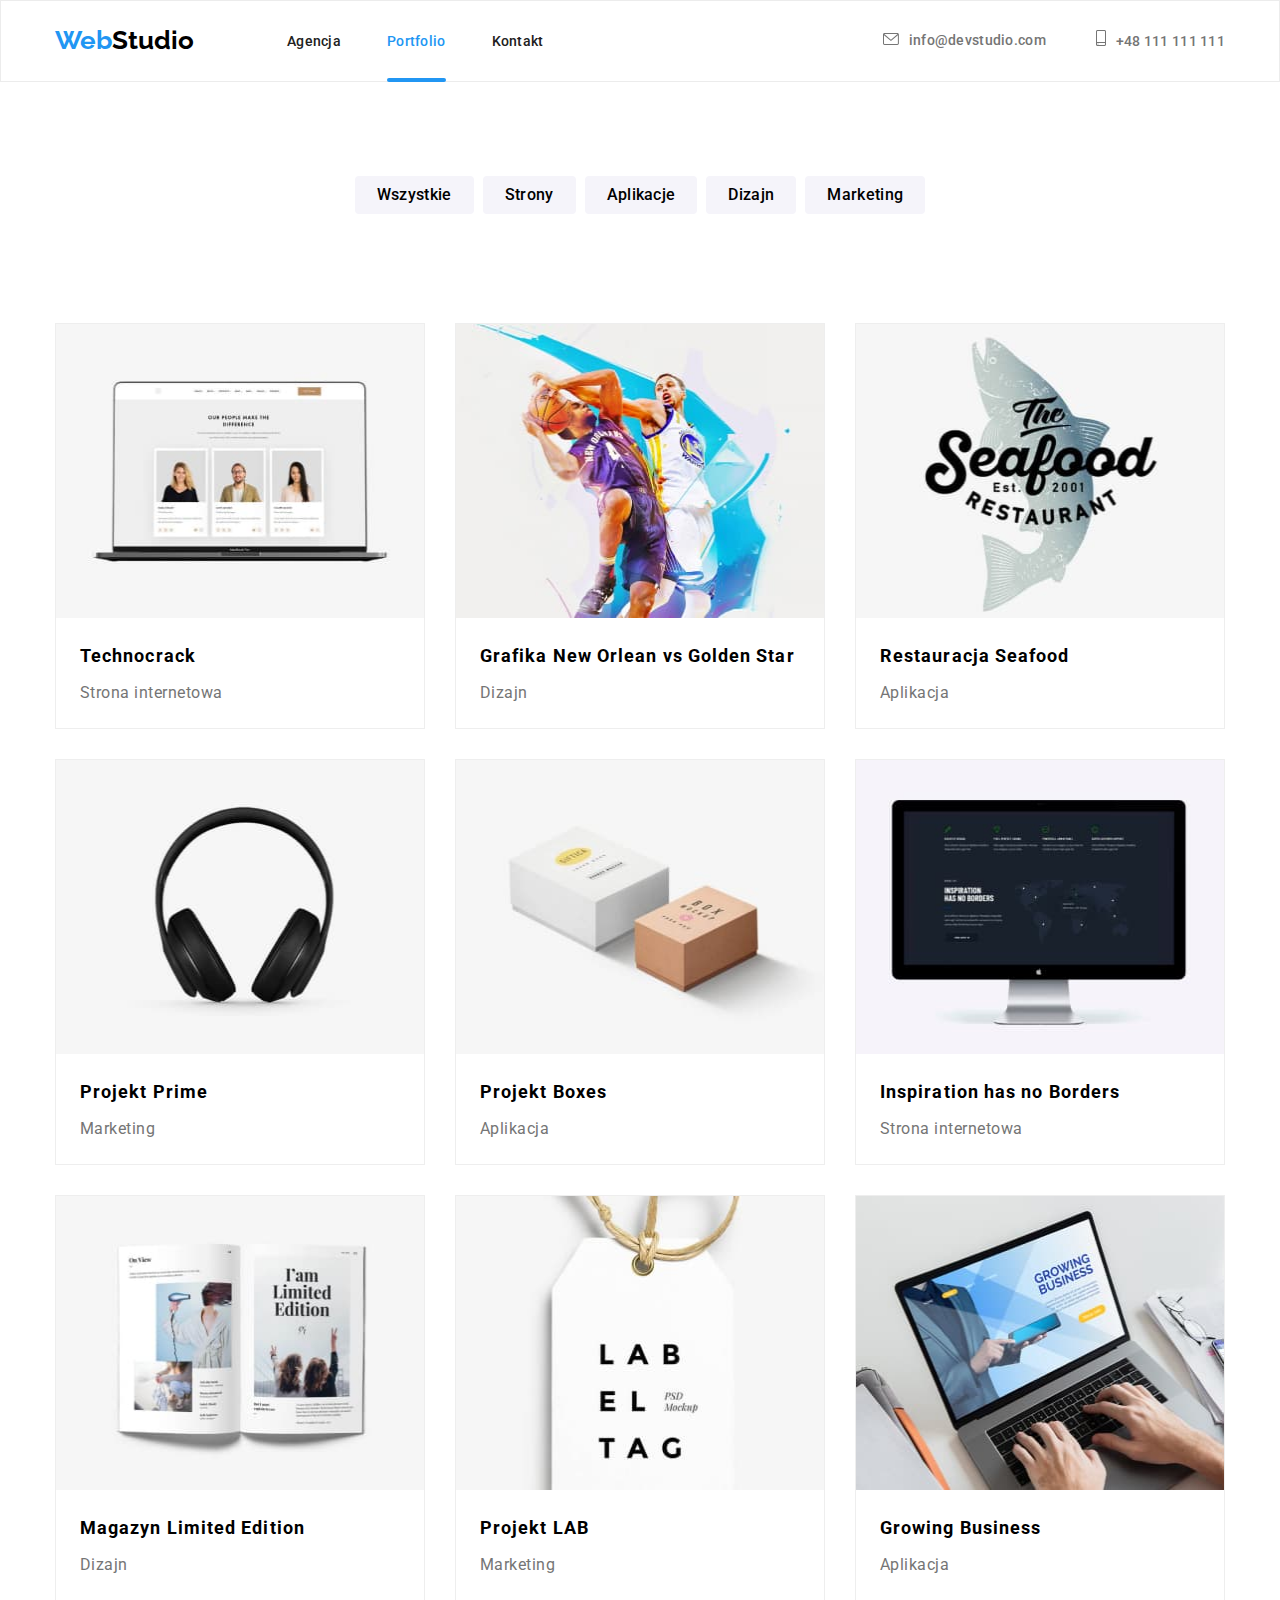
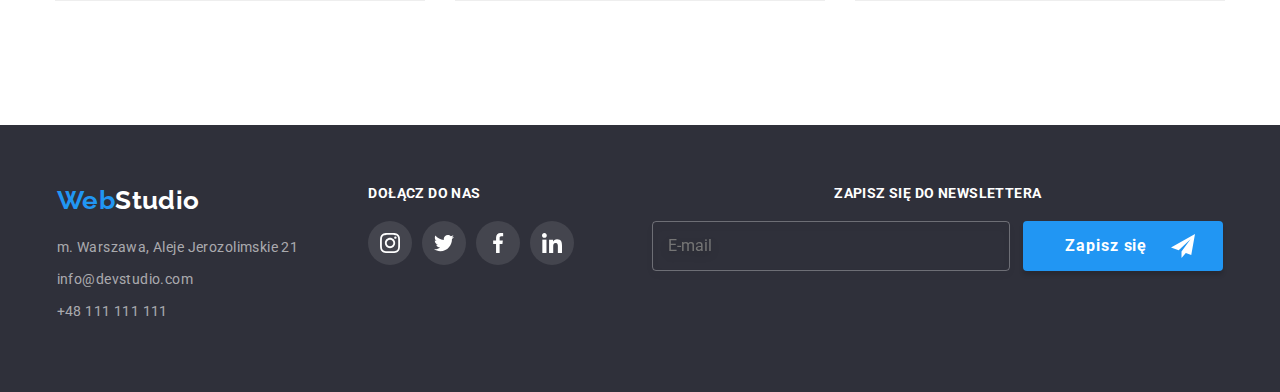
==== commit 250e5d12: "3/4" ====
--- a/portfolio.html
+++ b/portfolio.html
@@ -30,10 +30,10 @@
           >
           <ul class="navmenu ul-list">
             <li class="navmenu__list">
-                <a class="navmenu--link link navmenu--activ" href="index.html">Agencja</a>
+                <a class="navmenu--link link" href="index.html">Agencja</a>
             </li>
             <li class="navmenu__list">
-              <a class="navmenu--link link" href="portfolio.html">Portfolio</a>
+              <a class="navmenu--link link navmenu--activ" href="portfolio.html">Portfolio</a>
             </li>
             <li class="navmenu__list">
               <a class="navmenu--link link" href="#">Kontakt</a>
--- a/css/main.min.css
+++ b/css/main.min.css
@@ -1,3 +1,3 @@
 .visually-hiden{appearance:none}:root{--main-font: 'Roboto', sans-serif;--secondary-font: 'Raleway', sans-serif;--highlight-color: #2196F3;--main-color: #212121;--secondary-color: #757575;--basic-white: #fff;--basic-black: #000;--footer-text-color: rgba(255, 255, 255, 0.6);--background: #2F303A;--background-team: #F5F4FA;--icon-gray: #AFB1B8;--aboutus-background: rgba(47, 48, 58, 0.8)}.burger-btn{background-color:transparent;border:none;position:absolute;top:22px;right:23px;line-height:0;padding:0}.burger-btn:hover,.burger-btn:focus{fill:var(--highlight-color)}.mobile-menu__close-btn{background-color:transparent;border:none;position:absolute;top:10px;right:15px}.mobile-menu__close-btn:hover,.mobile-menu__close-btn:focus{fill:var(--highlight-color)}@media screen and (max-width: 767px){.mobile-menu{display:flex;flex-direction:column;position:fixed;top:0;left:0;width:100%;height:100%;z-index:1;padding:48px 40px;background-color:var(--basic-white);box-shadow:0px 4px 8px rgba(0,0,0,0.04),0px 2px 4px rgba(0,0,0,0.08),0px 1px 3px rgba(0,0,0,0.16);transform:translateX(100%);transition:transform 250ms cubic-bezier(0.4, 0, 0.2, 1)}.mobile-menu.is-open{transform:translateX(0)}.mobile-nav{flex-grow:1}}@media screen and (min-width: 768px){.mobile-menu,.burger-btn{display:none}}.mobile-nav__item:not(:last-child){margin-bottom:32px}.mobile-nav__link{font-weight:500;font-size:40px;line-height:1.175;letter-spacing:0.02em;color:var(--highlight-color)}.mobile-nav__link:hover,.mobile-nav__link:focus{color:var(--highlight-color)}.mobile-contacts{margin-bottom:64px}.mobile-email,.mobile-phone{font-weight:500;font-size:24px;line-height:1.666;letter-spacing:0.02em;color:var(--secondary-color)}.mobile-email:hover,.mobile-email:focus,.mobile-phone:hover,.mobile-phone:focus{font-size:34px;line-height:1.176;color:var(--highlight-color)}.mobile-phone{display:block;margin-bottom:32px}.mobile-social__list{display:flex;flex-wrap:wrap;margin:-5px}.mobile-social__link{font-weight:500;font-size:18px;line-height:1.222;letter-spacing:0.02em;color:var(--highlight-color)}.mobile-social__item{margin:5px;padding:0 10px;border-right:1px solid rgba(33,33,33,0.2)}.mobile-social__item:last-child{border:none;padding-right:0}body{font-family:var(--main-font);color:var(--main-color)}h1,h2,h3,h4,h5,h6{margin:0;padding:0;letter-spacing:0.03em}ul{margin:0;padding:0;letter-spacing:0.03em}p{margin:0;padding:0;letter-spacing:0.03em}img{display:block}.link{text-decoration:none}.ul-list{list-style:none}.figure--image{width:100%}.container{width:100%;padding:0px 15px;align-items:center;justify-items:center;margin:0 auto}.flex{display:flex}@media screen and (min-width: 480px){.container{width:480px}}@media screen and (min-width: 768px){.container{width:768px}}@media screen and (min-width: 1200px){.container{width:1200px}}@media screen and (max-width: 1199px){.section{padding-top:60px}}@media screen and (min-width: 1200px){.section{padding-top:94px}}.h1-txt{width:365px;font-weight:900;font-size:26px;line-height:1.615;text-align:center;letter-spacing:0.06em;color:var(--basic-white);text-transform:uppercase;padding-bottom:30px}.h2-txt{font-weight:700;font-size:28px;line-height:1.179;text-align:center;color:var(--main-color);padding-bottom:30px}.h5-txt{font-size:14px;font-weight:700;line-height:1.143;text-transform:uppercase;text-align:center}.h6-txt{font-weight:700;font-size:14px;line-height:1.143;text-transform:uppercase;color:var(--basic-white);padding-bottom:20px;text-align:center}@media screen and (min-width: 1200px){.h1-txt{width:696px;font-size:44px;line-height:1.364}.h2-txt{font-size:36px;line-height:1.167;padding-bottom:50px}.h5-txt{text-align:start}.h6-txt{text-align:start}}.backdrop{position:fixed;display:flex;align-items:center;justify-content:center;width:100%;height:100%;background-color:rgba(0,0,0,0.2);top:0;transition:opacity 250ms cubic-bezier(0.4, 0, 0.2, 1),visibility 250ms cubic-bezier(0.4, 0, 0.2, 1)}.backdrop.is-hidden{opacity:0;visibility:hidden;pointer-events:none;transform:scale(2)}.logo{display:flex;font-family:var(--secondary-font);font-weight:700;font-size:24px;line-height:1.167;transition:color 250ms cubic-bezier(0.4, 0, 0.2, 1)}.logo:hover,.logo:focus{color:var(--highlight-color)}.footer__logo{display:flex;flex-direction:column;align-items:center}.logo--color{color:var(--highlight-color)}.logo--dark{color:var(--basic-black);margin-right:93px;padding-top:24px;padding-bottom:25px}.logo--light{color:var(--basic-white)}@media screen and (max-width: 767px){.logo--dark{padding-top:16px;padding-bottom:16px}}@media screen and (min-width: 768px) and (max-width: 1199px){.footer__logo{padding-right:144px;margin-bottom:60px}}@media screen and (min-width: 1200px){.logo{font-size:26px;line-height:1.192}.footer__logo{align-items:start}.logo--dark{margin-right:93px}}.social-media{display:flex;align-items:center;justify-content:center;padding-bottom:24px}.social-media--item:not(:last-child){margin-right:10px}.social-media__link{display:flex;width:44px;height:44px;border-radius:50%;align-items:center;justify-content:center;fill:var(--icon-gray);transition-property:fill, background-color, border-color;transition-duration:250ms;transition-timing-function:cubic-bezier(0.4, 0, 0.2, 1)}.social-media__link:hover,.social-media__link:focus{fill:var(--basic-white);background-color:var(--highlight-color)}.social-media__link:not(:last-child){margin-right:10px}.social-media__icon{width:20px;height:20px}.social-media--footer{display:flex;align-items:center}.social-media__link--dark{background-color:rgba(255,255,255,0.1);fill:var(--basic-white)}@media screen and (max-width: 767px){.social-media--footer{margin-bottom:60px}}@media screen and (min-width: 1200px){.social-media{display:flex;align-items:center;justify-content:space-between;padding:0px 32px 30px 32px}}.navmenu{display:flex;align-items:center}.navmenu--link{font-weight:500;font-size:14px;line-height:1.43;letter-spacing:0.02em;color:var(--main-color);transition:color 250ms cubic-bezier(0.4, 0, 0.2, 1)}.navmenu--link:hover,.navmenu--link:focus{color:var(--highlight-color)}.navmenu__list{position:relative}.navmenu__list:not(:last-child){margin-right:46px}.navmenu--activ{color:var(--highlight-color)}.navmenu--activ::after{content:"";position:absolute;width:100%;height:4px;border-radius:2px;bottom:-31px;left:0px;background-color:var(--highlight-color)}@media screen and (max-width: 767px){.navmenu__list{display:none}}.button{font-size:16px;font-weight:700;line-height:1.875;letter-spacing:0.06em;text-align:center;align-items:center;background-color:var(--highlight-color);color:var(--basic-white);fill:var(--basic-white);border:none;cursor:pointer;border-radius:4px;box-shadow:0px 4px 4px rgba(0,0,0,0.15);transition-property:color,- box-shadow;transition-duration:250ms;transition-timing-function:cubic-bezier(0.4, 0, 0.2, 1)}.button--modal{padding:10px 76px}.button--close{position:absolute;display:flex;justify-content:center;right:8px;top:8px;background-color:transparent;border-radius:50%;width:30px;height:30px;border:1px solid var(--basic-black);color:var(--basic-black)}.button--filtr{font-weight:500;line-height:1.625;letter-spacing:0.02em;padding:6px 22px;background-color:var(--background-team);color:var(--basic-black);box-shadow:none}.button--filtr:hover,.button--filtr:focus{background-color:var(--highlight-color);color:var(--basic-white);box-shadow:0px 3px 1px rgba(0,0,0,0.1),0px 1px 2px rgba(0,0,0,0.08),0px 2px 2px rgba(0,0,0,0.12)}.button--order{padding:10px 41px;transition:box-shadow 250ms cubic-bezier(0.4, 0, 0.2, 1)}.button--order:hover,.button--order:focus{background-color:var(--highlight-color);color:var(--basic-white);box-shadow:0px 3px 1px rgba(0,0,0,0.1),0px 1px 2px rgba(0,0,0,0.08),0px 2px 2px rgba(0,0,0,0.12)}.button--submit{display:inline-flex;padding:10px 28px 10px 42px;margin-left:8px}.button--send-ico{margin-left:24px}.subemail{width:450px;color:var(--basic-white);background-color:transparent;border:1px solid rgba(255,255,255,0.3);filter:drop-shadow(0px 4px 4px rgba(0,0,0,0.15));border-radius:4px;padding:15px;outline:none;transition:border-color 250ms cubic-bezier(0.4, 0, 0.2, 1);margin-bottom:20px}.subemail:hover,.subemail:focus{border-color:var(--highlight-color)}@media screen and (min-width: 1200px){.subemail{width:358px}}.aboutus{padding-bottom:94px}.aboutus__list{display:flex}.aboutus__list:not(:last-child){margin-right:30px}.thumb{position:relative}.thumb--discription{position:absolute;width:100%;bottom:0px;padding-top:27px;padding-bottom:27px;font-weight:700;font-size:14px;line-height:1.143;text-align:center;text-transform:uppercase;background-color:var(--aboutus-background);color:var(--basic-white)}@media screen and (max-width: 1199px){.aboutus{display:none}}.advantages{display:flex;flex-wrap:wrap;justify-content:space-between}.advantages__list{align-items:center;max-width:450px;margin-bottom:30px}.advantages--background{background-color:var(--background-team);display:flex;justify-content:center;align-items:center;width:450px;height:120px;border-radius:4px;margin-bottom:30px}.adventages__discription{font-size:14px;line-height:1.714;color:var(--secondary-color);padding-top:10px}.advantages__icons{width:70px;height:70px}@media screen and (max-width: 767px){.advantages__list{align-items:center;max-width:450px}.advantages__list:last-child{margin-bottom:60px}}@media screen and (min-width: 768px) and (max-width: 1199px){.advantages__list{max-width:354px}.advantages__list:last-child{margin-bottom:45px}.advantages--background{width:354px}}@media screen and (min-width: 1200px){.advantages__list{max-width:270px}.advantages--background{width:270px}}.client-list{display:flex;flex-wrap:wrap;align-items:center;justify-content:space-between;margin-bottom:30px}.client-list__item{display:flex;justify-content:center;margin-bottom:30px}.client__link{display:flex;justify-content:center;align-items:center;height:92px;width:170px;fill:var(--icon-gray);border:1px solid var(--icon-gray);border-radius:4px;transition-property:fill, background-color, border-color;transition-duration:250ms;transition-timing-function:cubic-bezier(0.4, 0, 0.2, 1)}.client__link:hover,.client__link:focus{fill:var(--highlight-color);border-color:var(--highlight-color)}@media screen and (max-width: 767px){.client__link{height:92px;width:210px}}@media screen and (min-width: 768px) and (max-width: 1199px){.client__link{height:92px;width:226px}}@media screen and (min-width: 1200px){.client{padding-bottom:94px}.client-list{display:flex;justify-content:center;margin:auto}.client-list__item{justify-content:center}.client-list__item:not(:last-child){margin-right:30px}}.footer{display:flex;background:var(--background);padding:60px 0}.footer--sections{display:flex;flex-wrap:wrap;justify-content:center}.footer__adres--text{font-style:normal;font-size:14px;line-height:1.714;padding-top:20px;text-align:center}.adres--item{padding-bottom:8px}.adres--street{color:var(--basic-white)}.adres--email,.adres--phone,.adres--street{color:var(--footer-text-color);transition:color 250ms cubic-bezier(0.4, 0, 0.2, 1)}.adres--email:hover,.adres--email:focus,.adres--phone:hover,.adres--phone:focus,.adres--street:hover,.adres--street:focus{color:var(--highlight-color)}.footer__subscribe{display:flex;flex-direction:column;align-items:center}.signup{display:flex;flex-direction:column;align-items:center}@media screen and (max-width: 767px){.footer--sections{flex-direction:column;align-items:center}.footer__joinus{margin-top:60px}}@media screen and (min-width: 1200px){.footer__adres--text{text-align:start}.footer__joinus{margin-left:70px}.footer__subscribe{padding-left:78px}.signup{display:inline-block}}.header{border:1px solid #ECECEC}.header__email,.header__phone{font-weight:500;font-size:12px;line-height:1.167;letter-spacing:0.02em;color:var(--secondary-color);transition:color 250ms cubic-bezier(0.4, 0, 0.2, 1)}.header__email:hover,.header__email:focus,.header__phone:hover,.header__phone:focus{color:var(--highlight-color)}.header__adres{display:flex;margin-left:auto}.header--iconview{margin-right:10px;fill:currentColor}@media screen and (max-width: 767px){.header__email,.header__phone{display:none}}@media screen and (min-width: 768px) and (max-width: 1199px){.header__adres{flex-direction:column}.header__adres--item:last-child{margin-top:10px}}@media screen and (min-width: 1200px){.header{margin-bottom:0px}.header__email{margin-right:50px}.header__email,.header__phone{font-size:14px;line-height:1.43}}.front{padding-top:118px;padding-bottom:118px;background:var(--background);background-repeat:no-repeat;background-size:cover}.front--section{display:flex;flex-direction:column}@media screen and (max-width: 767px){.front{background-image:linear-gradient(rgba(47,48,58,0.4), rgba(47,48,58,0.4)),url("../images/bgimg/front-bg-mobile.jpg")}}@media screen and (min-width: 768px) and (max-width: 1199px){.front{background-image:linear-gradient(rgba(47,48,58,0.4), rgba(47,48,58,0.4)),url("../images/bgimg/front-bg-tablet.jpg")}}@media screen and (min-width: 1200px){.front{padding-top:200px;padding-bottom:200px;background-image:linear-gradient(rgba(47,48,58,0.4), rgba(47,48,58,0.4)),url("../images/bgimg/front-bg-desktop.jpg")}}.backdrop.is-hidden .modal{transform:scale(2)}.modal{width:450px;min-height:581px;background-color:#ffffff;position:relative;box-shadow:0px 1px 3px rgba(0,0,0,0.12),0px 1px 1px rgba(0,0,0,0.14),0px 2px 1px rgba(0,0,0,0.2);border-radius:4px;transform:scale(1);transition:transform 250ms cubic-bezier(0.4, 0, 0.2, 1);justify-items:center}.order-txt{font-weight:700;font-size:20px;line-height:1.15;text-align:center;color:var(--main-color);margin-top:40px;letter-spacing:0.03em;padding-bottom:12px}.order{display:flex;flex-direction:column;margin-top:40px;border:none;padding:0px 40px}.order-item{position:relative;display:flex;flex-direction:column;padding-bottom:10px;font-weight:400;font-size:12px;line-height:1.667;letter-spacing:0.01em;color:var(--secondary-color)}.order-field{display:flex;border-radius:4px;padding:12px 42px;border:1px solid rgba(33,33,33,0.2);outline:none;transition:border-color 250ms cubic-bezier(0.4, 0, 0.2, 1)}.order-field:hover,.order-field:focus{border-color:var(--highlight-color)}.order-field:hover ~ .order-ico,.order-field:focus ~ .order-ico{fill:var(--highlight-color)}.order-coment{border-radius:4px;padding:10px 16px;border:1px solid rgba(33,33,33,0.2);font-weight:400;font-size:12px;line-height:1.667;letter-spacing:0.01em;resize:none;outline:none;transition:border-color 250ms cubic-bezier(0.4, 0, 0.2, 1)}.order-coment:hover,.order-coment:focus{border-color:var(--highlight-color)}.order-ico{position:absolute;top:45%;margin-left:12px;transition:border-color 250ms cubic-bezier(0.4, 0, 0.2, 1)}.policy{display:flex;justify-content:center;padding-top:10px;padding-bottom:30px}.policy-text{display:flex;font-weight:400;font-size:14px;line-height:1.714;letter-spacing:0.03em;color:var(--secondary-color)}.policy-text::before{content:"";display:block;width:16px;height:16px;border:2px solid var(--basic-black);border-radius:2px;margin-right:8px;align-self:center}.policy-box:checked+.policy-text::before{background-color:var(--highlight-color);border:none;background-image:url(../images/icon-check.svg)}.accept{display:flex;justify-content:center;padding-bottom:40px}@media screen and (min-width: 1200px){.modal{width:528px}}.team{background-color:var(--background-team)}.team__list{display:flex;flex-wrap:wrap}.team__list--item{width:450px;margin-bottom:30px;box-shadow:0px 1px 3px rgba(0,0,0,0.12),0px 1px 1px rgba(0,0,0,0.14),0px 2px 1px rgba(0,0,0,0.2);border-radius:0px 0px 4px 4px}.team__figure{background:var(--basic-white);width:100%;justify-content:center;margin:0%;border-radius:0px 0px 4px 4px;display:inline-block}.team__discription{text-align:center;padding-top:30px}.team__discription--name{font-weight:500;font-size:16px;line-height:1.187;padding-bottom:10px}.team__discription--role{font-size:16px;line-height:1.187;color:var(--secondary-color);padding-bottom:16px}@media screen and (max-width: 767px){.team__list{flex-direction:column}.team__list--item:last-child{margin-bottom:60px}}@media screen and (min-width: 768px) and (max-width: 1199px){.team__list{justify-content:space-between}.team__list--item{width:345px}}@media screen and (min-width: 1200px){.team__list--item{width:270px;margin-bottom:94px}.team__list--item:not(:last-child){margin-right:30px}}.filtr{display:flex;justify-content:center}.filtr__list{display:flex;flex-wrap:wrap}.filtr--item{margin-bottom:15px}.filtr--item:not(:last-child){margin-right:9px}.project__list{display:flex;flex-wrap:wrap;justify-content:space-between;padding-bottom:94px}.project--title{font-weight:700;font-size:18px;line-height:2.000;letter-spacing:0.06em;padding-bottom:4px}.project--type{font-size:16px;line-height:1.875;color:var(--secondary-color)}.projects__figure{margin:0;position:relative;overflow:hidden}.project__text{position:absolute;top:0;left:0;width:100%;height:100%;transform:translateY(100%);justify-content:center;padding:49px 45px 49px 24px;font-weight:400;font-size:18px;line-height:1.556;color:var(--basic-white);background:rgba(33,150,243,0.9);transition:transform 250ms cubic-bezier(0.4, 0, 0.2, 1)}.project__item{width:450px;margin-bottom:30px;border:1px solid #EEEEEE;transition:box-shadow 250ms cubic-bezier(0.4, 0, 0.2, 1)}.project__item:hover,.project__item:focus{box-shadow:0px 1px 1px rgba(0,0,0,0.12),0px 4px 4px rgba(0,0,0,0.06),1px 4px 6px rgba(0,0,0,0.16)}.project--discription{padding:20px 24px}.project__link{color:var(--basic-black)}.project__link:hover .project__text,.project__link:focus .project__text{transform:translateY(0)}@media screen and (max-width: 767px){.project__list{margin-top:40px}}@media screen and (min-width: 768px) and (max-width: 1199px){.project__item{width:354px}.filtr--item{margin-bottom:30px}}@media screen and (min-width: 1200px){.project__item{width:370px}}
+ box-shadow;transition-duration:250ms;transition-timing-function:cubic-bezier(0.4, 0, 0.2, 1)}.button--modal{padding:10px 76px}.button--close{position:absolute;display:flex;justify-content:center;right:8px;top:8px;background-color:transparent;border-radius:50%;width:30px;height:30px;border:1px solid var(--basic-black);color:var(--basic-black)}.button--filtr{font-weight:500;line-height:1.625;letter-spacing:0.02em;padding:6px 22px;background-color:var(--background-team);color:var(--basic-black);box-shadow:none}.button--filtr:hover,.button--filtr:focus{background-color:var(--highlight-color);color:var(--basic-white);box-shadow:0px 3px 1px rgba(0,0,0,0.1),0px 1px 2px rgba(0,0,0,0.08),0px 2px 2px rgba(0,0,0,0.12)}.button--order{padding:10px 41px;transition:box-shadow 250ms cubic-bezier(0.4, 0, 0.2, 1)}.button--order:hover,.button--order:focus{background-color:var(--highlight-color);color:var(--basic-white);box-shadow:0px 3px 1px rgba(0,0,0,0.1),0px 1px 2px rgba(0,0,0,0.08),0px 2px 2px rgba(0,0,0,0.12)}.button--submit{display:inline-flex;padding:10px 28px 10px 42px;margin-left:8px}.button--send-ico{margin-left:24px}.subemail{width:450px;color:var(--basic-white);background-color:transparent;border:1px solid rgba(255,255,255,0.3);filter:drop-shadow(0px 4px 4px rgba(0,0,0,0.15));border-radius:4px;padding:15px;outline:none;transition:border-color 250ms cubic-bezier(0.4, 0, 0.2, 1);margin-bottom:20px}.subemail:hover,.subemail:focus{border-color:var(--highlight-color)}@media screen and (min-width: 1200px){.subemail{width:358px}}.aboutus{padding-bottom:94px}.aboutus__list{display:flex}.aboutus__list:not(:last-child){margin-right:30px}.thumb{position:relative}.thumb--discription{position:absolute;width:100%;bottom:0px;padding-top:27px;padding-bottom:27px;font-weight:700;font-size:14px;line-height:1.143;text-align:center;text-transform:uppercase;background-color:var(--aboutus-background);color:var(--basic-white)}@media screen and (max-width: 1199px){.aboutus{display:none}}.advantages{display:flex;flex-wrap:wrap;justify-content:space-between}.advantages__list{align-items:center;max-width:450px;margin-bottom:30px}.advantages--background{background-color:var(--background-team);display:flex;justify-content:center;align-items:center;width:450px;height:120px;border-radius:4px;margin-bottom:30px}.adventages__discription{font-size:14px;line-height:1.714;color:var(--secondary-color);padding-top:10px}.advantages__icons{width:70px;height:70px}@media screen and (max-width: 767px){.advantages{justify-content:center}.advantages__list{align-items:center;max-width:450px}.advantages__list:last-child{margin-bottom:60px}}@media screen and (min-width: 768px) and (max-width: 1199px){.advantages__list{max-width:354px}.advantages__list:last-child{margin-bottom:45px}.advantages--background{width:354px}}@media screen and (min-width: 1200px){.advantages__list{max-width:270px}.advantages--background{width:270px}}.client-list{display:flex;flex-wrap:wrap;align-items:center;justify-content:space-between;margin-bottom:30px}.client-list__item{display:flex;justify-content:center;margin-bottom:30px}.client__link{display:flex;justify-content:center;align-items:center;height:92px;width:170px;fill:var(--icon-gray);border:1px solid var(--icon-gray);border-radius:4px;transition-property:fill, background-color, border-color;transition-duration:250ms;transition-timing-function:cubic-bezier(0.4, 0, 0.2, 1)}.client__link:hover,.client__link:focus{fill:var(--highlight-color);border-color:var(--highlight-color)}@media screen and (max-width: 767px){.client__link{height:92px;width:210px}}@media screen and (min-width: 768px) and (max-width: 1199px){.client__link{height:92px;width:226px}}@media screen and (min-width: 1200px){.client{padding-bottom:94px}.client-list{display:flex;justify-content:center;margin:auto}.client-list__item{justify-content:center}.client-list__item:not(:last-child){margin-right:30px}}.footer{display:flex;background:var(--background);padding:60px 0}.footer--sections{display:flex;flex-wrap:wrap;justify-content:center}.footer__adres--text{font-style:normal;font-size:14px;line-height:1.714;padding-top:20px;text-align:center}.adres--item{padding-bottom:8px}.adres--street{color:var(--basic-white)}.adres--email,.adres--phone,.adres--street{color:var(--footer-text-color);transition:color 250ms cubic-bezier(0.4, 0, 0.2, 1)}.adres--email:hover,.adres--email:focus,.adres--phone:hover,.adres--phone:focus,.adres--street:hover,.adres--street:focus{color:var(--highlight-color)}.footer__subscribe{display:flex;flex-direction:column;align-items:center}.signup{display:flex;flex-direction:column;align-items:center}@media screen and (max-width: 767px){.footer--sections{flex-direction:column;align-items:center}.footer__joinus{margin-top:60px}}@media screen and (min-width: 1200px){.footer__adres--text{text-align:start}.footer__joinus{margin-left:70px}.footer__subscribe{padding-left:78px}.signup{display:inline-block}}.header{border:1px solid #ECECEC}.header__email,.header__phone{font-weight:500;font-size:12px;line-height:1.167;letter-spacing:0.02em;color:var(--secondary-color);transition:color 250ms cubic-bezier(0.4, 0, 0.2, 1)}.header__email:hover,.header__email:focus,.header__phone:hover,.header__phone:focus{color:var(--highlight-color)}.header__adres{display:flex;margin-left:auto}.header--iconview{margin-right:10px;fill:currentColor}@media screen and (max-width: 767px){.header__email,.header__phone{display:none}}@media screen and (min-width: 768px) and (max-width: 1199px){.header__adres{flex-direction:column}.header__adres--item:last-child{margin-top:10px}}@media screen and (min-width: 1200px){.header{margin-bottom:0px}.header__email{margin-right:50px}.header__email,.header__phone{font-size:14px;line-height:1.43}}.front{padding-top:118px;padding-bottom:118px;background:var(--background);background-repeat:no-repeat;background-size:cover}.front--section{display:flex;flex-direction:column}@media screen and (max-width: 767px){.front{background-image:linear-gradient(rgba(47,48,58,0.4), rgba(47,48,58,0.4)),url("../images/bgimg/front-bg-mobile.jpg")}}@media screen and (min-width: 768px) and (max-width: 1199px){.front{background-image:linear-gradient(rgba(47,48,58,0.4), rgba(47,48,58,0.4)),url("../images/bgimg/front-bg-tablet.jpg")}}@media screen and (min-width: 1200px){.front{padding-top:200px;padding-bottom:200px;background-image:linear-gradient(rgba(47,48,58,0.4), rgba(47,48,58,0.4)),url("../images/bgimg/front-bg-desktop.jpg")}}.backdrop.is-hidden .modal{transform:scale(2)}.modal{width:450px;min-height:581px;background-color:#ffffff;position:relative;box-shadow:0px 1px 3px rgba(0,0,0,0.12),0px 1px 1px rgba(0,0,0,0.14),0px 2px 1px rgba(0,0,0,0.2);border-radius:4px;transform:scale(1);transition:transform 250ms cubic-bezier(0.4, 0, 0.2, 1);justify-items:center}.order-txt{font-weight:700;font-size:20px;line-height:1.15;text-align:center;color:var(--main-color);margin-top:40px;letter-spacing:0.03em;padding-bottom:12px}.order{display:flex;flex-direction:column;margin-top:40px;border:none;padding:0px 40px}.order-item{position:relative;display:flex;flex-direction:column;padding-bottom:10px;font-weight:400;font-size:12px;line-height:1.667;letter-spacing:0.01em;color:var(--secondary-color)}.order-field{display:flex;border-radius:4px;padding:12px 42px;border:1px solid rgba(33,33,33,0.2);outline:none;transition:border-color 250ms cubic-bezier(0.4, 0, 0.2, 1)}.order-field:hover,.order-field:focus{border-color:var(--highlight-color)}.order-field:hover ~ .order-ico,.order-field:focus ~ .order-ico{fill:var(--highlight-color)}.order-coment{border-radius:4px;padding:10px 16px;border:1px solid rgba(33,33,33,0.2);font-weight:400;font-size:12px;line-height:1.667;letter-spacing:0.01em;resize:none;outline:none;transition:border-color 250ms cubic-bezier(0.4, 0, 0.2, 1)}.order-coment:hover,.order-coment:focus{border-color:var(--highlight-color)}.order-ico{position:absolute;top:45%;margin-left:12px;transition:border-color 250ms cubic-bezier(0.4, 0, 0.2, 1)}.policy{display:flex;justify-content:center;padding-top:10px;padding-bottom:30px}.policy-text{display:flex;font-weight:400;font-size:14px;line-height:1.714;letter-spacing:0.03em;color:var(--secondary-color)}.policy-text::before{content:"";display:block;width:16px;height:16px;border:2px solid var(--basic-black);border-radius:2px;margin-right:8px;align-self:center}.policy-box:checked+.policy-text::before{background-color:var(--highlight-color);border:none;background-image:url(../images/icon-check.svg)}.accept{display:flex;justify-content:center;padding-bottom:40px}@media screen and (min-width: 1200px){.modal{width:528px}}.team{background-color:var(--background-team)}.team__list{display:flex;flex-wrap:wrap}.team__list--item{width:450px;margin-bottom:30px;box-shadow:0px 1px 3px rgba(0,0,0,0.12),0px 1px 1px rgba(0,0,0,0.14),0px 2px 1px rgba(0,0,0,0.2);border-radius:0px 0px 4px 4px}.team__figure{background:var(--basic-white);width:100%;justify-content:center;margin:0%;border-radius:0px 0px 4px 4px;display:inline-block}.team__discription{text-align:center;padding-top:30px}.team__discription--name{font-weight:500;font-size:16px;line-height:1.187;padding-bottom:10px}.team__discription--role{font-size:16px;line-height:1.187;color:var(--secondary-color);padding-bottom:16px}@media screen and (max-width: 767px){.team__list{flex-direction:column}.team__list--item:last-child{margin-bottom:60px}}@media screen and (min-width: 768px) and (max-width: 1199px){.team__list{justify-content:space-between}.team__list--item{width:345px}}@media screen and (min-width: 1200px){.team__list--item{width:270px;margin-bottom:94px}.team__list--item:not(:last-child){margin-right:30px}}.filtr{display:flex;justify-content:center}.filtr__list{display:flex;flex-wrap:wrap}.filtr--item{margin-bottom:15px}.filtr--item:not(:last-child){margin-right:9px}.project__list{display:flex;flex-wrap:wrap;justify-content:space-between;padding-bottom:94px}.project--title{font-weight:700;font-size:18px;line-height:2.000;letter-spacing:0.06em;padding-bottom:4px}.project--type{font-size:16px;line-height:1.875;color:var(--secondary-color)}.projects__figure{margin:0;position:relative;overflow:hidden}.project__text{position:absolute;top:0;left:0;width:100%;height:100%;transform:translateY(100%);justify-content:center;padding:49px 45px 49px 24px;font-weight:400;font-size:18px;line-height:1.556;color:var(--basic-white);background:rgba(33,150,243,0.9);transition:transform 250ms cubic-bezier(0.4, 0, 0.2, 1)}.project__item{width:450px;margin-bottom:30px;border:1px solid #EEEEEE;transition:box-shadow 250ms cubic-bezier(0.4, 0, 0.2, 1)}.project__item:hover,.project__item:focus{box-shadow:0px 1px 1px rgba(0,0,0,0.12),0px 4px 4px rgba(0,0,0,0.06),1px 4px 6px rgba(0,0,0,0.16)}.project--discription{padding:20px 24px}.project__link{color:var(--basic-black)}.project__link:hover .project__text,.project__link:focus .project__text{transform:translateY(0)}@media screen and (max-width: 767px){.project__list{margin-top:40px}}@media screen and (min-width: 768px) and (max-width: 1199px){.project__item{width:354px}.filtr--item{margin-bottom:30px}}@media screen and (min-width: 1200px){.project__item{width:370px}}
 /*# sourceMappingURL=main.min.css.map */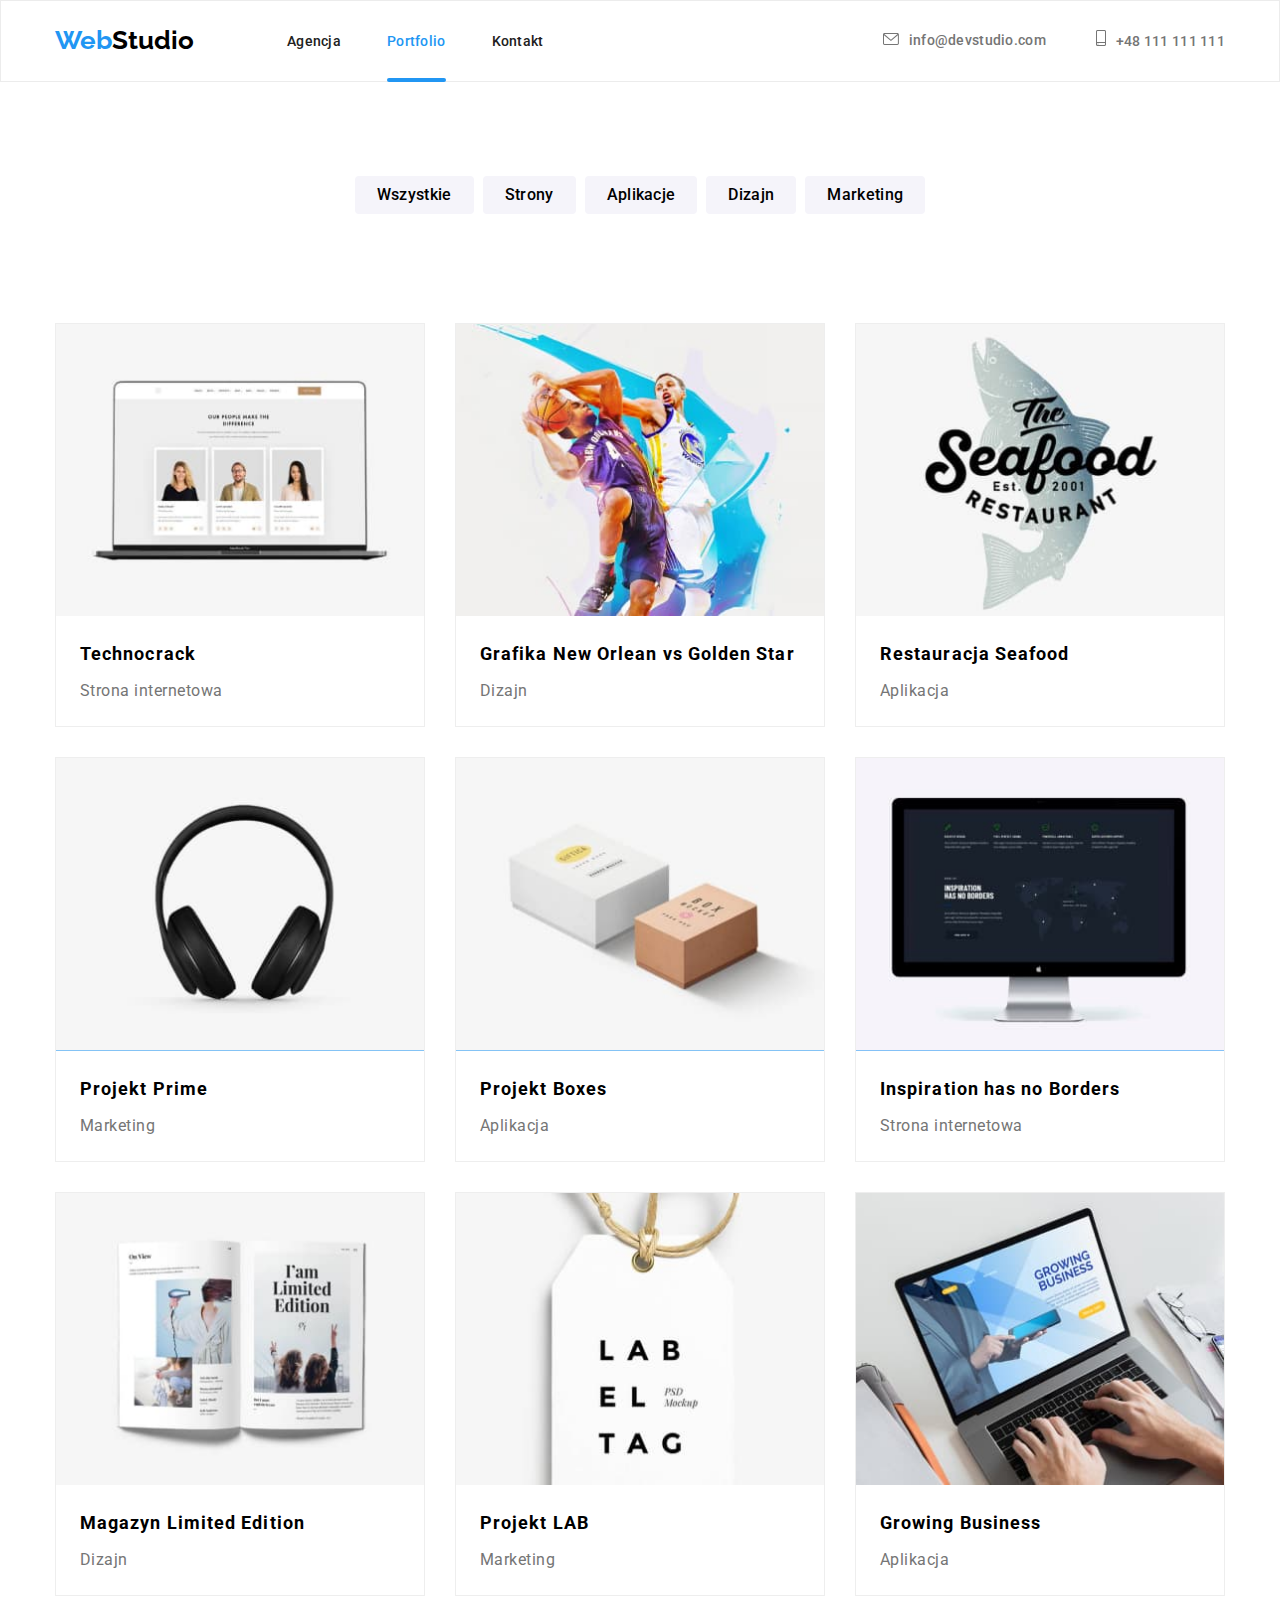
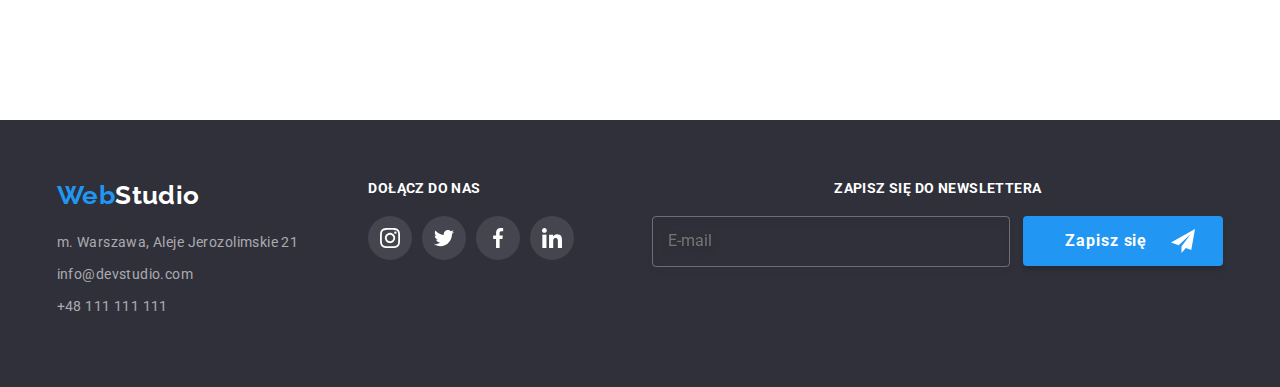
==== commit 33c1a968: "koniec" ====
--- a/portfolio.html
+++ b/portfolio.html
@@ -130,12 +130,12 @@
               <a class="project__link link" href="#">
                 <div>
               <figure class="projects__figure">
-                <img class="figure--image"
-                  src="images/portfolio/section1.jpg"
-                  alt="Technocrack"
-                  width="370"
-                  height="294"
-                />
+                <picture>
+                  <source srcset="./images/portfolio/mobile/mobile-section1.jpg 1x, ./images/portfolio/mobile/mobile-section1@2x.jpg 2x" media="(min-width: 320px) and (max-width: 767px)" />
+                  <source srcset="./images/portfolio/tablet/tablet-section1.jpg 1x, ./images/portfolio/tablet/tablet-section1@2x.jpg 2x" media="(min-width: 768px) and (max-width: 1199px)" />
+                  <source srcset="./images/portfolio/section1.jpg 1x, ./images/portfolio/section1@2x.jpg 2x" media="(min-width: 1200px)" />
+                  <img class="figure--image" src="./images/portfolio/mobile/mobile-section1.jpg" alt="Technocrack" />
+                </picture>
                 <p class="project__text">Technocrack jest popularną platformą wykorzystywaną do rozpowszechniania koronawirusa. Firmy wykorzystują tę platformę do celów szpiegowskich i ataków na niezabezpieczone serwery konkurencji</p>
                     </figure>
                   </div>
@@ -150,12 +150,12 @@
               <a class="project__link link" href="#">
               <div>
               <figure class="projects__figure">
-                <img class="figure--image"
-                  src="images/portfolio/section2.jpg"
-                  alt="Technocrack"
-                  width="370"
-                  height="294"
-                />
+                <picture>
+                  <source srcset="./images/portfolio/mobile/mobile-section2.jpg 1x, ./images/portfolio/mobile/mobile-section2@2x.jpg 2x" media="(min-width: 320px) and (max-width: 767px)" />
+                  <source srcset="./images/portfolio/tablet/tablet-section2.jpg 1x, ./images/portfolio/tablet/tablet-sectio2@2x.jpg 2x" media="(min-width: 768px) and (max-width: 1199px)" />
+                  <source srcset="./images/portfolio/section2.jpg 1x, ./images/portfolio/section2@2x.jpg 2x" media="(min-width: 1200px)" />
+                  <img class="figure--image" src="./images/portfolio/mobile/mobile-section2.jpg" alt="Technocrack" />
+                </picture>
                 <p class="project__text">Technocrack jest popularną platformą wykorzystywaną do rozpowszechniania koronawirusa. Firmy wykorzystują tę platformę do celów szpiegowskich i ataków na niezabezpieczone serwery konkurencji</p>
                     </figure>
                   </div>
@@ -170,12 +170,12 @@
               <a class="project__link link" href="#">
               <div>
               <figure class="projects__figure">
-                <img class="figure--image"
-                  src="images/portfolio/section3.jpg"
-                  alt="Technocrack"
-                  width="370"
-                  height="294"
-                />
+                <picture>
+                  <source srcset="./images/portfolio/mobile/mobile-section3.jpg 1x, ./images/portfolio/mobile/mobile-section3@2x.jpg 2x" media="(min-width: 320px) and (max-width: 767px)" />
+                  <source srcset="./images/portfolio/tablet/tablet-section3.jpg 1x, ./images/portfolio/tablet/tablet-section3@2x.jpg 2x" media="(min-width: 768px) and (max-width: 1199px)" />
+                  <source srcset="./images/portfolio/section3.jpg 1x, ./images/portfolio/section3@2x.jpg 2x" media="(min-width: 1200px)" />
+                  <img class="figure--image" src="./images/portfolio/mobile/mobile-section3.jpg" alt="Technocrack" />
+                </picture>
                 <p class="project__text">Technocrack jest popularną platformą wykorzystywaną do rozpowszechniania koronawirusa. Firmy wykorzystują tę platformę do celów szpiegowskich i ataków na niezabezpieczone serwery konkurencji</p>
                     </figure>
                   </div>
@@ -190,12 +190,12 @@
               <a class="project__link link" href="#">
               <div>
               <figure class="projects__figure">
-                <img class="figure--image"
-                  src="images/portfolio/section4.jpg"
-                  alt="Technocrack"
-                  width="370"
-                  height="294"
-                />
+                <picture>
+                  <source srcset="./images/portfolio/mobile/mobile-section4.jpg 1x, ./images/portfolio/mobile/mobile-section4@2x.jpg 2x" media="(min-width: 320px) and (max-width: 767px)" />
+                  <source srcset="./images/portfolio/tablet/tablet-section4.jpg 1x, ./images/portfolio/tablet/tablet-section4@2x.jpg 2x" media="(min-width: 768px) and (max-width: 1199px)" />
+                  <source srcset="./images/portfolio/section4.jpg 1x, ./images/portfolio/section4@2x.jpg 2x" media="(min-width: 1200px)" />
+                  <img class="figure--image" src="./images/portfolio/mobile/mobile-section4.jpg" alt="Technocrack" />
+                </picture>
                 <p class="project__text">Technocrack jest popularną platformą wykorzystywaną do rozpowszechniania koronawirusa. Firmy wykorzystują tę platformę do celów szpiegowskich i ataków na niezabezpieczone serwery konkurencji</p>
                     </figure>
                   </div>
@@ -210,12 +210,12 @@
               <a class="project__link link" href="#">
               <div>
               <figure class="projects__figure">
-                <img class="figure--image"
-                  src="images/portfolio/section5.jpg"
-                  alt="Technocrack"
-                  width="370"
-                  height="294"
-                />
+                <picture>
+                  <source srcset="./images/portfolio/mobile/mobile-section5.jpg 1x, ./images/portfolio/mobile/mobile-section5@2x.jpg 2x" media="(min-width: 320px) and (max-width: 767px)" />
+                  <source srcset="./images/portfolio/tablet/tablet-sectio5.jpg 1x, ./images/portfolio/tablet/tablet-section5@2x.jpg 2x" media="(min-width: 768px) and (max-width: 1199px)" />
+                  <source srcset="./images/portfolio/section5.jpg 1x, ./images/portfolio/section5@2x.jpg 2x" media="(min-width: 1200px)" />
+                  <img class="figure--image" src="./images/portfolio/mobile/mobile-section5.jpg" alt="Technocrack" />
+                </picture>
                 <p class="project__text">Technocrack jest popularną platformą wykorzystywaną do rozpowszechniania koronawirusa. Firmy wykorzystują tę platformę do celów szpiegowskich i ataków na niezabezpieczone serwery konkurencji</p>
                     </figure>
                   </div>
@@ -230,12 +230,12 @@
               <a class="project__link link" href="#">
               <div>
               <figure class="projects__figure">
-                <img class="figure--image"
-                  src="images/portfolio/section6.jpg"
-                  alt="Technocrack"
-                  width="370"
-                  height="294"
-                />
+                <picture>
+                  <source srcset="./images/portfolio/mobile/mobile-section6.jpg 1x, ./images/portfolio/mobile/mobile-section6@2x.jpg 2x" media="(min-width: 320px) and (max-width: 767px)" />
+                  <source srcset="./images/portfolio/tablet/tablet-section6.jpg 1x, ./images/portfolio/tablet/tablet-section6@2x.jpg 2x" media="(min-width: 768px) and (max-width: 1199px)" />
+                  <source srcset="./images/portfolio/section6.jpg 1x, ./images/portfolio/section6@2x.jpg 2x" media="(min-width: 1200px)" />
+                  <img class="figure--image" src="./images/portfolio/mobile/mobile-section6.jpg" alt="Technocrack" />
+                </picture>
                 <p class="project__text">Technocrack jest popularną platformą wykorzystywaną do rozpowszechniania koronawirusa. Firmy wykorzystują tę platformę do celów szpiegowskich i ataków na niezabezpieczone serwery konkurencji</p>
                     </figure>
                   </div>
@@ -250,12 +250,12 @@
               <a class="project__link link" href="#">
               <div>
               <figure class="projects__figure">
-                <img class="figure--image"
-                  src="images/portfolio/section7.jpg"
-                  alt="Technocrack"
-                  width="370"
-                  height="294"
-                />
+                <picture>
+                  <source srcset="./images/portfolio/mobile/mobile-section7.jpg 1x, ./images/portfolio/mobile/mobile-section7@2x.jpg 2x" media="(min-width: 320px) and (max-width: 767px)" />
+                  <source srcset="./images/portfolio/tablet/tablet-section7.jpg 1x, ./images/portfolio/tablet/tablet-section7@2x.jpg 2x" media="(min-width: 768px) and (max-width: 1199px)" />
+                  <source srcset="./images/portfolio/section7.jpg 1x, ./images/portfolio/section7@2x.jpg 2x" media="(min-width: 1200px)" />
+                  <img class="figure--image" src="./images/portfolio/mobile/mobile-section7.jpg" alt="Technocrack" />
+                </picture>
                 <p class="project__text">Technocrack jest popularną platformą wykorzystywaną do rozpowszechniania koronawirusa. Firmy wykorzystują tę platformę do celów szpiegowskich i ataków na niezabezpieczone serwery konkurencji</p>
                     </figure>
                   </div>
@@ -270,12 +270,12 @@
               <a class="project__link link" href="#">
               <div>
               <figure class="projects__figure">
-                <img class="figure--image"
-                  src="images/portfolio/section8.jpg"
-                  alt="Technocrack"
-                  width="370"
-                  height="294"
-                />
+                <picture>
+                  <source srcset="./images/portfolio/mobile/mobile-section8.jpg 1x, ./images/portfolio/mobile/mobile-section8@2x.jpg 2x" media="(min-width: 320px) and (max-width: 767px)" />
+                  <source srcset="./images/portfolio/tablet/tablet-section8.jpg 1x, ./images/portfolio/tablet/tablet-sectio8@2x.jpg 2x" media="(min-width: 768px) and (max-width: 1199px)" />
+                  <source srcset="./images/portfolio/section8.jpg 1x, ./images/portfolio/section8@2x.jpg 2x" media="(min-width: 1200px)" />
+                  <img class="figure--image" src="./images/portfolio/mobile/mobile-section8.jpg" alt="Technocrack" />
+                </picture>
                 <p class="project__text">Technocrack jest popularną platformą wykorzystywaną do rozpowszechniania koronawirusa. Firmy wykorzystują tę platformę do celów szpiegowskich i ataków na niezabezpieczone serwery konkurencji</p>
                     </figure>
                   </div>
@@ -290,12 +290,12 @@
               <a class="project__link link" href="#">
               <div>
               <figure class="projects__figure">
-                <img class="figure--image"
-                  src="images/portfolio/section9.jpg"
-                  alt="Technocrack"
-                  width="370"
-                  height="294"
-                />
+                <picture>
+                  <source srcset="./images/portfolio/mobile/mobile-section9.jpg 1x, ./images/portfolio/mobile/mobile-section9@2x.jpg 2x" media="(min-width: 320px) and (max-width: 767px)" />
+                  <source srcset="./images/portfolio/tablet/tablet-section9.jpg 1x, ./images/portfolio/tablet/tablet-section9@2x.jpg 2x" media="(min-width: 768px) and (max-width: 1199px)" />
+                  <source srcset="./images/portfolio/section9.jpg 1x, ./images/portfolio/section9@2x.jpg 2x" media="(min-width: 1200px)" />
+                  <img class="figure--image" src="./images/portfolio/mobile/mobile-section9.jpg" alt="Technocrack" />
+                </picture>
                 <p class="project__text">Technocrack jest popularną platformą wykorzystywaną do rozpowszechniania koronawirusa. Firmy wykorzystują tę platformę do celów szpiegowskich i ataków na niezabezpieczone serwery konkurencji</p>
                     </figure>
                   </div>
--- a/css/main.min.css
+++ b/css/main.min.css
@@ -1,3 +1,3 @@
-.visually-hiden{appearance:none}:root{--main-font: 'Roboto', sans-serif;--secondary-font: 'Raleway', sans-serif;--highlight-color: #2196F3;--main-color: #212121;--secondary-color: #757575;--basic-white: #fff;--basic-black: #000;--footer-text-color: rgba(255, 255, 255, 0.6);--background: #2F303A;--background-team: #F5F4FA;--icon-gray: #AFB1B8;--aboutus-background: rgba(47, 48, 58, 0.8)}.burger-btn{background-color:transparent;border:none;position:absolute;top:22px;right:23px;line-height:0;padding:0}.burger-btn:hover,.burger-btn:focus{fill:var(--highlight-color)}.mobile-menu__close-btn{background-color:transparent;border:none;position:absolute;top:10px;right:15px}.mobile-menu__close-btn:hover,.mobile-menu__close-btn:focus{fill:var(--highlight-color)}@media screen and (max-width: 767px){.mobile-menu{display:flex;flex-direction:column;position:fixed;top:0;left:0;width:100%;height:100%;z-index:1;padding:48px 40px;background-color:var(--basic-white);box-shadow:0px 4px 8px rgba(0,0,0,0.04),0px 2px 4px rgba(0,0,0,0.08),0px 1px 3px rgba(0,0,0,0.16);transform:translateX(100%);transition:transform 250ms cubic-bezier(0.4, 0, 0.2, 1)}.mobile-menu.is-open{transform:translateX(0)}.mobile-nav{flex-grow:1}}@media screen and (min-width: 768px){.mobile-menu,.burger-btn{display:none}}.mobile-nav__item:not(:last-child){margin-bottom:32px}.mobile-nav__link{font-weight:500;font-size:40px;line-height:1.175;letter-spacing:0.02em;color:var(--highlight-color)}.mobile-nav__link:hover,.mobile-nav__link:focus{color:var(--highlight-color)}.mobile-contacts{margin-bottom:64px}.mobile-email,.mobile-phone{font-weight:500;font-size:24px;line-height:1.666;letter-spacing:0.02em;color:var(--secondary-color)}.mobile-email:hover,.mobile-email:focus,.mobile-phone:hover,.mobile-phone:focus{font-size:34px;line-height:1.176;color:var(--highlight-color)}.mobile-phone{display:block;margin-bottom:32px}.mobile-social__list{display:flex;flex-wrap:wrap;margin:-5px}.mobile-social__link{font-weight:500;font-size:18px;line-height:1.222;letter-spacing:0.02em;color:var(--highlight-color)}.mobile-social__item{margin:5px;padding:0 10px;border-right:1px solid rgba(33,33,33,0.2)}.mobile-social__item:last-child{border:none;padding-right:0}body{font-family:var(--main-font);color:var(--main-color)}h1,h2,h3,h4,h5,h6{margin:0;padding:0;letter-spacing:0.03em}ul{margin:0;padding:0;letter-spacing:0.03em}p{margin:0;padding:0;letter-spacing:0.03em}img{display:block}.link{text-decoration:none}.ul-list{list-style:none}.figure--image{width:100%}.container{width:100%;padding:0px 15px;align-items:center;justify-items:center;margin:0 auto}.flex{display:flex}@media screen and (min-width: 480px){.container{width:480px}}@media screen and (min-width: 768px){.container{width:768px}}@media screen and (min-width: 1200px){.container{width:1200px}}@media screen and (max-width: 1199px){.section{padding-top:60px}}@media screen and (min-width: 1200px){.section{padding-top:94px}}.h1-txt{width:365px;font-weight:900;font-size:26px;line-height:1.615;text-align:center;letter-spacing:0.06em;color:var(--basic-white);text-transform:uppercase;padding-bottom:30px}.h2-txt{font-weight:700;font-size:28px;line-height:1.179;text-align:center;color:var(--main-color);padding-bottom:30px}.h5-txt{font-size:14px;font-weight:700;line-height:1.143;text-transform:uppercase;text-align:center}.h6-txt{font-weight:700;font-size:14px;line-height:1.143;text-transform:uppercase;color:var(--basic-white);padding-bottom:20px;text-align:center}@media screen and (min-width: 1200px){.h1-txt{width:696px;font-size:44px;line-height:1.364}.h2-txt{font-size:36px;line-height:1.167;padding-bottom:50px}.h5-txt{text-align:start}.h6-txt{text-align:start}}.backdrop{position:fixed;display:flex;align-items:center;justify-content:center;width:100%;height:100%;background-color:rgba(0,0,0,0.2);top:0;transition:opacity 250ms cubic-bezier(0.4, 0, 0.2, 1),visibility 250ms cubic-bezier(0.4, 0, 0.2, 1)}.backdrop.is-hidden{opacity:0;visibility:hidden;pointer-events:none;transform:scale(2)}.logo{display:flex;font-family:var(--secondary-font);font-weight:700;font-size:24px;line-height:1.167;transition:color 250ms cubic-bezier(0.4, 0, 0.2, 1)}.logo:hover,.logo:focus{color:var(--highlight-color)}.footer__logo{display:flex;flex-direction:column;align-items:center}.logo--color{color:var(--highlight-color)}.logo--dark{color:var(--basic-black);margin-right:93px;padding-top:24px;padding-bottom:25px}.logo--light{color:var(--basic-white)}@media screen and (max-width: 767px){.logo--dark{padding-top:16px;padding-bottom:16px}}@media screen and (min-width: 768px) and (max-width: 1199px){.footer__logo{padding-right:144px;margin-bottom:60px}}@media screen and (min-width: 1200px){.logo{font-size:26px;line-height:1.192}.footer__logo{align-items:start}.logo--dark{margin-right:93px}}.social-media{display:flex;align-items:center;justify-content:center;padding-bottom:24px}.social-media--item:not(:last-child){margin-right:10px}.social-media__link{display:flex;width:44px;height:44px;border-radius:50%;align-items:center;justify-content:center;fill:var(--icon-gray);transition-property:fill, background-color, border-color;transition-duration:250ms;transition-timing-function:cubic-bezier(0.4, 0, 0.2, 1)}.social-media__link:hover,.social-media__link:focus{fill:var(--basic-white);background-color:var(--highlight-color)}.social-media__link:not(:last-child){margin-right:10px}.social-media__icon{width:20px;height:20px}.social-media--footer{display:flex;align-items:center}.social-media__link--dark{background-color:rgba(255,255,255,0.1);fill:var(--basic-white)}@media screen and (max-width: 767px){.social-media--footer{margin-bottom:60px}}@media screen and (min-width: 1200px){.social-media{display:flex;align-items:center;justify-content:space-between;padding:0px 32px 30px 32px}}.navmenu{display:flex;align-items:center}.navmenu--link{font-weight:500;font-size:14px;line-height:1.43;letter-spacing:0.02em;color:var(--main-color);transition:color 250ms cubic-bezier(0.4, 0, 0.2, 1)}.navmenu--link:hover,.navmenu--link:focus{color:var(--highlight-color)}.navmenu__list{position:relative}.navmenu__list:not(:last-child){margin-right:46px}.navmenu--activ{color:var(--highlight-color)}.navmenu--activ::after{content:"";position:absolute;width:100%;height:4px;border-radius:2px;bottom:-31px;left:0px;background-color:var(--highlight-color)}@media screen and (max-width: 767px){.navmenu__list{display:none}}.button{font-size:16px;font-weight:700;line-height:1.875;letter-spacing:0.06em;text-align:center;align-items:center;background-color:var(--highlight-color);color:var(--basic-white);fill:var(--basic-white);border:none;cursor:pointer;border-radius:4px;box-shadow:0px 4px 4px rgba(0,0,0,0.15);transition-property:color,- box-shadow;transition-duration:250ms;transition-timing-function:cubic-bezier(0.4, 0, 0.2, 1)}.button--modal{padding:10px 76px}.button--close{position:absolute;display:flex;justify-content:center;right:8px;top:8px;background-color:transparent;border-radius:50%;width:30px;height:30px;border:1px solid var(--basic-black);color:var(--basic-black)}.button--filtr{font-weight:500;line-height:1.625;letter-spacing:0.02em;padding:6px 22px;background-color:var(--background-team);color:var(--basic-black);box-shadow:none}.button--filtr:hover,.button--filtr:focus{background-color:var(--highlight-color);color:var(--basic-white);box-shadow:0px 3px 1px rgba(0,0,0,0.1),0px 1px 2px rgba(0,0,0,0.08),0px 2px 2px rgba(0,0,0,0.12)}.button--order{padding:10px 41px;transition:box-shadow 250ms cubic-bezier(0.4, 0, 0.2, 1)}.button--order:hover,.button--order:focus{background-color:var(--highlight-color);color:var(--basic-white);box-shadow:0px 3px 1px rgba(0,0,0,0.1),0px 1px 2px rgba(0,0,0,0.08),0px 2px 2px rgba(0,0,0,0.12)}.button--submit{display:inline-flex;padding:10px 28px 10px 42px;margin-left:8px}.button--send-ico{margin-left:24px}.subemail{width:450px;color:var(--basic-white);background-color:transparent;border:1px solid rgba(255,255,255,0.3);filter:drop-shadow(0px 4px 4px rgba(0,0,0,0.15));border-radius:4px;padding:15px;outline:none;transition:border-color 250ms cubic-bezier(0.4, 0, 0.2, 1);margin-bottom:20px}.subemail:hover,.subemail:focus{border-color:var(--highlight-color)}@media screen and (min-width: 1200px){.subemail{width:358px}}.aboutus{padding-bottom:94px}.aboutus__list{display:flex}.aboutus__list:not(:last-child){margin-right:30px}.thumb{position:relative}.thumb--discription{position:absolute;width:100%;bottom:0px;padding-top:27px;padding-bottom:27px;font-weight:700;font-size:14px;line-height:1.143;text-align:center;text-transform:uppercase;background-color:var(--aboutus-background);color:var(--basic-white)}@media screen and (max-width: 1199px){.aboutus{display:none}}.advantages{display:flex;flex-wrap:wrap;justify-content:space-between}.advantages__list{align-items:center;max-width:450px;margin-bottom:30px}.advantages--background{background-color:var(--background-team);display:flex;justify-content:center;align-items:center;width:450px;height:120px;border-radius:4px;margin-bottom:30px}.adventages__discription{font-size:14px;line-height:1.714;color:var(--secondary-color);padding-top:10px}.advantages__icons{width:70px;height:70px}@media screen and (max-width: 767px){.advantages{justify-content:center}.advantages__list{align-items:center;max-width:450px}.advantages__list:last-child{margin-bottom:60px}}@media screen and (min-width: 768px) and (max-width: 1199px){.advantages__list{max-width:354px}.advantages__list:last-child{margin-bottom:45px}.advantages--background{width:354px}}@media screen and (min-width: 1200px){.advantages__list{max-width:270px}.advantages--background{width:270px}}.client-list{display:flex;flex-wrap:wrap;align-items:center;justify-content:space-between;margin-bottom:30px}.client-list__item{display:flex;justify-content:center;margin-bottom:30px}.client__link{display:flex;justify-content:center;align-items:center;height:92px;width:170px;fill:var(--icon-gray);border:1px solid var(--icon-gray);border-radius:4px;transition-property:fill, background-color, border-color;transition-duration:250ms;transition-timing-function:cubic-bezier(0.4, 0, 0.2, 1)}.client__link:hover,.client__link:focus{fill:var(--highlight-color);border-color:var(--highlight-color)}@media screen and (max-width: 767px){.client__link{height:92px;width:210px}}@media screen and (min-width: 768px) and (max-width: 1199px){.client__link{height:92px;width:226px}}@media screen and (min-width: 1200px){.client{padding-bottom:94px}.client-list{display:flex;justify-content:center;margin:auto}.client-list__item{justify-content:center}.client-list__item:not(:last-child){margin-right:30px}}.footer{display:flex;background:var(--background);padding:60px 0}.footer--sections{display:flex;flex-wrap:wrap;justify-content:center}.footer__adres--text{font-style:normal;font-size:14px;line-height:1.714;padding-top:20px;text-align:center}.adres--item{padding-bottom:8px}.adres--street{color:var(--basic-white)}.adres--email,.adres--phone,.adres--street{color:var(--footer-text-color);transition:color 250ms cubic-bezier(0.4, 0, 0.2, 1)}.adres--email:hover,.adres--email:focus,.adres--phone:hover,.adres--phone:focus,.adres--street:hover,.adres--street:focus{color:var(--highlight-color)}.footer__subscribe{display:flex;flex-direction:column;align-items:center}.signup{display:flex;flex-direction:column;align-items:center}@media screen and (max-width: 767px){.footer--sections{flex-direction:column;align-items:center}.footer__joinus{margin-top:60px}}@media screen and (min-width: 1200px){.footer__adres--text{text-align:start}.footer__joinus{margin-left:70px}.footer__subscribe{padding-left:78px}.signup{display:inline-block}}.header{border:1px solid #ECECEC}.header__email,.header__phone{font-weight:500;font-size:12px;line-height:1.167;letter-spacing:0.02em;color:var(--secondary-color);transition:color 250ms cubic-bezier(0.4, 0, 0.2, 1)}.header__email:hover,.header__email:focus,.header__phone:hover,.header__phone:focus{color:var(--highlight-color)}.header__adres{display:flex;margin-left:auto}.header--iconview{margin-right:10px;fill:currentColor}@media screen and (max-width: 767px){.header__email,.header__phone{display:none}}@media screen and (min-width: 768px) and (max-width: 1199px){.header__adres{flex-direction:column}.header__adres--item:last-child{margin-top:10px}}@media screen and (min-width: 1200px){.header{margin-bottom:0px}.header__email{margin-right:50px}.header__email,.header__phone{font-size:14px;line-height:1.43}}.front{padding-top:118px;padding-bottom:118px;background:var(--background);background-repeat:no-repeat;background-size:cover}.front--section{display:flex;flex-direction:column}@media screen and (max-width: 767px){.front{background-image:linear-gradient(rgba(47,48,58,0.4), rgba(47,48,58,0.4)),url("../images/bgimg/front-bg-mobile.jpg")}}@media screen and (min-width: 768px) and (max-width: 1199px){.front{background-image:linear-gradient(rgba(47,48,58,0.4), rgba(47,48,58,0.4)),url("../images/bgimg/front-bg-tablet.jpg")}}@media screen and (min-width: 1200px){.front{padding-top:200px;padding-bottom:200px;background-image:linear-gradient(rgba(47,48,58,0.4), rgba(47,48,58,0.4)),url("../images/bgimg/front-bg-desktop.jpg")}}.backdrop.is-hidden .modal{transform:scale(2)}.modal{width:450px;min-height:581px;background-color:#ffffff;position:relative;box-shadow:0px 1px 3px rgba(0,0,0,0.12),0px 1px 1px rgba(0,0,0,0.14),0px 2px 1px rgba(0,0,0,0.2);border-radius:4px;transform:scale(1);transition:transform 250ms cubic-bezier(0.4, 0, 0.2, 1);justify-items:center}.order-txt{font-weight:700;font-size:20px;line-height:1.15;text-align:center;color:var(--main-color);margin-top:40px;letter-spacing:0.03em;padding-bottom:12px}.order{display:flex;flex-direction:column;margin-top:40px;border:none;padding:0px 40px}.order-item{position:relative;display:flex;flex-direction:column;padding-bottom:10px;font-weight:400;font-size:12px;line-height:1.667;letter-spacing:0.01em;color:var(--secondary-color)}.order-field{display:flex;border-radius:4px;padding:12px 42px;border:1px solid rgba(33,33,33,0.2);outline:none;transition:border-color 250ms cubic-bezier(0.4, 0, 0.2, 1)}.order-field:hover,.order-field:focus{border-color:var(--highlight-color)}.order-field:hover ~ .order-ico,.order-field:focus ~ .order-ico{fill:var(--highlight-color)}.order-coment{border-radius:4px;padding:10px 16px;border:1px solid rgba(33,33,33,0.2);font-weight:400;font-size:12px;line-height:1.667;letter-spacing:0.01em;resize:none;outline:none;transition:border-color 250ms cubic-bezier(0.4, 0, 0.2, 1)}.order-coment:hover,.order-coment:focus{border-color:var(--highlight-color)}.order-ico{position:absolute;top:45%;margin-left:12px;transition:border-color 250ms cubic-bezier(0.4, 0, 0.2, 1)}.policy{display:flex;justify-content:center;padding-top:10px;padding-bottom:30px}.policy-text{display:flex;font-weight:400;font-size:14px;line-height:1.714;letter-spacing:0.03em;color:var(--secondary-color)}.policy-text::before{content:"";display:block;width:16px;height:16px;border:2px solid var(--basic-black);border-radius:2px;margin-right:8px;align-self:center}.policy-box:checked+.policy-text::before{background-color:var(--highlight-color);border:none;background-image:url(../images/icon-check.svg)}.accept{display:flex;justify-content:center;padding-bottom:40px}@media screen and (min-width: 1200px){.modal{width:528px}}.team{background-color:var(--background-team)}.team__list{display:flex;flex-wrap:wrap}.team__list--item{width:450px;margin-bottom:30px;box-shadow:0px 1px 3px rgba(0,0,0,0.12),0px 1px 1px rgba(0,0,0,0.14),0px 2px 1px rgba(0,0,0,0.2);border-radius:0px 0px 4px 4px}.team__figure{background:var(--basic-white);width:100%;justify-content:center;margin:0%;border-radius:0px 0px 4px 4px;display:inline-block}.team__discription{text-align:center;padding-top:30px}.team__discription--name{font-weight:500;font-size:16px;line-height:1.187;padding-bottom:10px}.team__discription--role{font-size:16px;line-height:1.187;color:var(--secondary-color);padding-bottom:16px}@media screen and (max-width: 767px){.team__list{flex-direction:column}.team__list--item:last-child{margin-bottom:60px}}@media screen and (min-width: 768px) and (max-width: 1199px){.team__list{justify-content:space-between}.team__list--item{width:345px}}@media screen and (min-width: 1200px){.team__list--item{width:270px;margin-bottom:94px}.team__list--item:not(:last-child){margin-right:30px}}.filtr{display:flex;justify-content:center}.filtr__list{display:flex;flex-wrap:wrap}.filtr--item{margin-bottom:15px}.filtr--item:not(:last-child){margin-right:9px}.project__list{display:flex;flex-wrap:wrap;justify-content:space-between;padding-bottom:94px}.project--title{font-weight:700;font-size:18px;line-height:2.000;letter-spacing:0.06em;padding-bottom:4px}.project--type{font-size:16px;line-height:1.875;color:var(--secondary-color)}.projects__figure{margin:0;position:relative;overflow:hidden}.project__text{position:absolute;top:0;left:0;width:100%;height:100%;transform:translateY(100%);justify-content:center;padding:49px 45px 49px 24px;font-weight:400;font-size:18px;line-height:1.556;color:var(--basic-white);background:rgba(33,150,243,0.9);transition:transform 250ms cubic-bezier(0.4, 0, 0.2, 1)}.project__item{width:450px;margin-bottom:30px;border:1px solid #EEEEEE;transition:box-shadow 250ms cubic-bezier(0.4, 0, 0.2, 1)}.project__item:hover,.project__item:focus{box-shadow:0px 1px 1px rgba(0,0,0,0.12),0px 4px 4px rgba(0,0,0,0.06),1px 4px 6px rgba(0,0,0,0.16)}.project--discription{padding:20px 24px}.project__link{color:var(--basic-black)}.project__link:hover .project__text,.project__link:focus .project__text{transform:translateY(0)}@media screen and (max-width: 767px){.project__list{margin-top:40px}}@media screen and (min-width: 768px) and (max-width: 1199px){.project__item{width:354px}.filtr--item{margin-bottom:30px}}@media screen and (min-width: 1200px){.project__item{width:370px}}
+.visually-hiden{appearance:none}:root{--main-font: 'Roboto', sans-serif;--secondary-font: 'Raleway', sans-serif;--highlight-color: #2196F3;--main-color: #212121;--secondary-color: #757575;--basic-white: #fff;--basic-black: #000;--footer-text-color: rgba(255, 255, 255, 0.6);--background: #2F303A;--background-team: #F5F4FA;--icon-gray: #AFB1B8;--aboutus-background: rgba(47, 48, 58, 0.8)}.burger-btn{background-color:transparent;border:none;position:absolute;top:22px;right:23px;line-height:0;padding:0}.burger-btn:hover,.burger-btn:focus{fill:var(--highlight-color)}.mobile-menu__close-btn{background-color:transparent;border:none;position:absolute;top:10px;right:15px}.mobile-menu__close-btn:hover,.mobile-menu__close-btn:focus{fill:var(--highlight-color)}@media screen and (max-width: 767px){.mobile-menu{display:flex;flex-direction:column;position:fixed;top:0;left:0;width:100%;height:100%;z-index:1;padding:48px 40px;background-color:var(--basic-white);box-shadow:0px 4px 8px rgba(0,0,0,0.04),0px 2px 4px rgba(0,0,0,0.08),0px 1px 3px rgba(0,0,0,0.16);transform:translateX(100%);transition:transform 250ms cubic-bezier(0.4, 0, 0.2, 1)}.mobile-menu.is-open{transform:translateX(0)}.mobile-nav{flex-grow:1}}@media screen and (min-width: 768px){.mobile-menu,.burger-btn{display:none}}.mobile-nav__item:not(:last-child){margin-bottom:32px}.mobile-nav__link{font-weight:500;font-size:40px;line-height:1.175;letter-spacing:0.02em;color:var(--highlight-color)}.mobile-nav__link:hover,.mobile-nav__link:focus{color:var(--highlight-color)}.mobile-contacts{margin-bottom:64px}.mobile-email,.mobile-phone{font-weight:500;font-size:24px;line-height:1.666;letter-spacing:0.02em;color:var(--secondary-color)}.mobile-email:hover,.mobile-email:focus,.mobile-phone:hover,.mobile-phone:focus{font-size:34px;line-height:1.176;color:var(--highlight-color)}.mobile-phone{display:block;margin-bottom:32px}.mobile-social__list{display:flex;flex-wrap:wrap;margin:-5px}.mobile-social__link{font-weight:500;font-size:18px;line-height:1.222;letter-spacing:0.02em;color:var(--highlight-color)}.mobile-social__item{margin:5px;padding:0 10px;border-right:1px solid rgba(33,33,33,0.2)}.mobile-social__item:last-child{border:none;padding-right:0}body{font-family:var(--main-font);color:var(--main-color)}h1,h2,h3,h4,h5,h6{margin:0;padding:0;letter-spacing:0.03em}ul{margin:0;padding:0;letter-spacing:0.03em}p{margin:0;padding:0;letter-spacing:0.03em}img{display:block}.link{text-decoration:none}.ul-list{list-style:none}.figure--image{width:100%}.container{width:100%;padding:0px 15px;align-items:center;justify-items:center;margin:0 auto}.flex{display:flex}@media screen and (min-width: 480px){.container{width:480px}}@media screen and (min-width: 768px){.container{width:768px}}@media screen and (min-width: 1200px){.container{width:1200px}}@media screen and (max-width: 1199px){.section{padding-top:60px}}@media screen and (min-width: 1200px){.section{padding-top:94px}}.h1-txt{width:365px;font-weight:900;font-size:26px;line-height:1.615;text-align:center;letter-spacing:0.06em;color:var(--basic-white);text-transform:uppercase;padding-bottom:30px}.h2-txt{font-weight:700;font-size:28px;line-height:1.179;text-align:center;color:var(--main-color);padding-bottom:30px}.h5-txt{font-size:14px;font-weight:700;line-height:1.143;text-transform:uppercase;text-align:center}.h6-txt{font-weight:700;font-size:14px;line-height:1.143;text-transform:uppercase;color:var(--basic-white);padding-bottom:20px;text-align:center}@media screen and (min-width: 1200px){.h1-txt{width:696px;font-size:44px;line-height:1.364}.h2-txt{font-size:36px;line-height:1.167;padding-bottom:50px}.h5-txt{text-align:start}.h6-txt{text-align:start}}.backdrop{position:fixed;display:flex;align-items:center;justify-content:center;width:100%;height:100%;background-color:rgba(0,0,0,0.2);top:0;transition:opacity 250ms cubic-bezier(0.4, 0, 0.2, 1),visibility 250ms cubic-bezier(0.4, 0, 0.2, 1)}.backdrop.is-hidden{opacity:0;visibility:hidden;pointer-events:none;transform:scale(2)}.logo{display:flex;font-family:var(--secondary-font);font-weight:700;font-size:24px;line-height:1.167;transition:color 250ms cubic-bezier(0.4, 0, 0.2, 1)}.logo:hover,.logo:focus{color:var(--highlight-color)}.footer__logo{display:flex;flex-direction:column;align-items:center}.logo--color{color:var(--highlight-color)}.logo--dark{color:var(--basic-black);margin-right:93px;padding-top:24px;padding-bottom:25px}.logo--light{color:var(--basic-white)}@media screen and (max-width: 767px){.logo--dark{padding-top:16px;padding-bottom:16px}}@media screen and (min-width: 768px) and (max-width: 1199px){.footer__logo{padding-right:144px;margin-bottom:60px}}@media screen and (min-width: 1200px){.logo{font-size:26px;line-height:1.192}.footer__logo{align-items:start}.logo--dark{margin-right:93px}}.social-media{display:flex;align-items:center;justify-content:center;padding-bottom:24px}.social-media--item:not(:last-child){margin-right:10px}.social-media__link{display:flex;width:44px;height:44px;border-radius:50%;align-items:center;justify-content:center;fill:var(--icon-gray);transition-property:fill, background-color, border-color;transition-duration:250ms;transition-timing-function:cubic-bezier(0.4, 0, 0.2, 1)}.social-media__link:hover,.social-media__link:focus{fill:var(--basic-white);background-color:var(--highlight-color)}.social-media__link:not(:last-child){margin-right:10px}.social-media__icon{width:20px;height:20px}.social-media--footer{display:flex;align-items:center}.social-media__link--dark{background-color:rgba(255,255,255,0.1);fill:var(--basic-white)}@media screen and (max-width: 767px){.social-media--footer{margin-bottom:60px}}@media screen and (min-width: 1200px){.social-media{justify-content:space-between;padding:0px 32px 30px 32px}}.navmenu{display:flex;align-items:center}.navmenu--link{font-weight:500;font-size:14px;line-height:1.43;letter-spacing:0.02em;color:var(--main-color);transition:color 250ms cubic-bezier(0.4, 0, 0.2, 1)}.navmenu--link:hover,.navmenu--link:focus{color:var(--highlight-color)}.navmenu__list{position:relative}.navmenu__list:not(:last-child){margin-right:46px}.navmenu--activ{color:var(--highlight-color)}.navmenu--activ::after{content:"";position:absolute;width:100%;height:4px;border-radius:2px;bottom:-31px;left:0px;background-color:var(--highlight-color)}@media screen and (max-width: 767px){.navmenu__list{display:none}}.button{font-size:16px;font-weight:700;line-height:1.875;letter-spacing:0.06em;text-align:center;align-items:center;background-color:var(--highlight-color);color:var(--basic-white);fill:var(--basic-white);border:none;cursor:pointer;border-radius:4px;box-shadow:0px 4px 4px rgba(0,0,0,0.15);transition-property:color,+ box-shadow;transition-duration:250ms;transition-timing-function:cubic-bezier(0.4, 0, 0.2, 1)}.button--modal{padding:10px 76px}.button--close{position:absolute;display:flex;justify-content:center;right:8px;top:8px;background-color:transparent;border-radius:50%;width:30px;height:30px;border:1px solid var(--basic-black);color:var(--basic-black)}.button--filtr{font-weight:500;line-height:1.625;letter-spacing:0.02em;padding:6px 22px;background-color:var(--background-team);color:var(--basic-black);box-shadow:none}.button--filtr:hover,.button--filtr:focus{background-color:var(--highlight-color);color:var(--basic-white);box-shadow:0px 3px 1px rgba(0,0,0,0.1),0px 1px 2px rgba(0,0,0,0.08),0px 2px 2px rgba(0,0,0,0.12)}.button--order{padding:10px 41px;transition:box-shadow 250ms cubic-bezier(0.4, 0, 0.2, 1)}.button--order:hover,.button--order:focus{background-color:var(--highlight-color);color:var(--basic-white);box-shadow:0px 3px 1px rgba(0,0,0,0.1),0px 1px 2px rgba(0,0,0,0.08),0px 2px 2px rgba(0,0,0,0.12)}.button--submit{display:inline-flex;padding:10px 28px 10px 42px;margin-left:8px}.button--send-ico{margin-left:24px}.subemail{width:450px;color:var(--basic-white);background-color:transparent;border:1px solid rgba(255,255,255,0.3);filter:drop-shadow(0px 4px 4px rgba(0,0,0,0.15));border-radius:4px;padding:15px;outline:none;transition:border-color 250ms cubic-bezier(0.4, 0, 0.2, 1);margin-bottom:20px}.subemail:hover,.subemail:focus{border-color:var(--highlight-color)}@media screen and (min-width: 1200px){.subemail{width:358px}}.aboutus{padding-bottom:94px}.aboutus__list{display:flex}.aboutus__list:not(:last-child){margin-right:30px}.thumb{position:relative}.thumb--discription{position:absolute;width:100%;bottom:0px;padding-top:27px;padding-bottom:27px;font-weight:700;font-size:14px;line-height:1.143;text-align:center;text-transform:uppercase;background-color:var(--aboutus-background);color:var(--basic-white)}@media screen and (max-width: 1199px){.aboutus{display:none}}.advantages{display:flex;flex-wrap:wrap;justify-content:space-between}.advantages__list{align-items:center;max-width:450px;margin-bottom:30px}.advantages--background{background-color:var(--background-team);display:flex;justify-content:center;align-items:center;max-width:450px;height:120px;border-radius:4px;margin-bottom:30px}.adventages__discription{font-size:14px;line-height:1.714;color:var(--secondary-color);padding-top:10px}.advantages__icons{width:70px;height:70px}@media screen and (max-width: 767px){.advantages{justify-content:center}.advantages__list{align-items:center;max-width:450px}.advantages__list:last-child{margin-bottom:60px}}@media screen and (min-width: 768px) and (max-width: 1199px){.advantages__list{max-width:354px}.advantages__list:last-child{margin-bottom:45px}.advantages--background{width:354px}}@media screen and (min-width: 1200px){.advantages__list{max-width:270px}.advantages--background{width:270px}}.client-list{display:flex;flex-wrap:wrap;align-items:center;justify-content:space-between;margin-bottom:30px}.client-list__item{display:flex;justify-content:center;margin-bottom:30px}.client__link{display:flex;justify-content:center;align-items:center;height:92px;width:170px;fill:var(--icon-gray);border:1px solid var(--icon-gray);border-radius:4px;transition-property:fill, background-color, border-color;transition-duration:250ms;transition-timing-function:cubic-bezier(0.4, 0, 0.2, 1)}.client__link:hover,.client__link:focus{fill:var(--highlight-color);border-color:var(--highlight-color)}@media screen and (max-width: 767px){.client__link{height:92px;width:210px}}@media screen and (min-width: 768px) and (max-width: 1199px){.client__link{height:92px;width:226px}}@media screen and (min-width: 1200px){.client{padding-bottom:94px}.client-list{display:flex;justify-content:center;margin:auto}.client-list__item{justify-content:center}.client-list__item:not(:last-child){margin-right:30px}}.footer{display:flex;background:var(--background);padding:60px 0}.footer--sections{display:flex;justify-content:center}.footer__adres--text{font-style:normal;font-size:14px;line-height:1.714;padding-top:20px;text-align:center}.adres--item{padding-bottom:8px}.adres--street{color:var(--basic-white)}.adres--email,.adres--phone,.adres--street{color:var(--footer-text-color);transition:color 250ms cubic-bezier(0.4, 0, 0.2, 1)}.adres--email:hover,.adres--email:focus,.adres--phone:hover,.adres--phone:focus,.adres--street:hover,.adres--street:focus{color:var(--highlight-color)}.footer__subscribe{display:flex;flex-direction:column;align-items:center}.signup{display:flex;flex-direction:column;align-items:center}@media screen and (max-width: 767px){.footer--sections{flex-direction:column;align-items:center}.footer__joinus{margin-top:60px}}@media screen and (min-width: 768px) and (max-width: 1199px){.footer--sections{flex-wrap:wrap}}@media screen and (min-width: 1200px){.footer__adres--text{text-align:start}.footer__joinus{margin-left:70px}.footer__subscribe{padding-left:78px}.signup{display:inline-block}}.header{border:1px solid #ECECEC}.header__email,.header__phone{font-weight:500;font-size:12px;line-height:1.167;letter-spacing:0.02em;color:var(--secondary-color);transition:color 250ms cubic-bezier(0.4, 0, 0.2, 1)}.header__email:hover,.header__email:focus,.header__phone:hover,.header__phone:focus{color:var(--highlight-color)}.header__adres{display:flex;margin-left:auto}.header--iconview{margin-right:10px;fill:currentColor}@media screen and (max-width: 767px){.header__email,.header__phone{display:none}}@media screen and (min-width: 768px) and (max-width: 1199px){.header__adres{flex-direction:column}.header__adres--item:last-child{margin-top:10px}}@media screen and (min-width: 1200px){.header{margin-bottom:0px}.header__email{margin-right:50px}.header__email,.header__phone{font-size:14px;line-height:1.43}}.front{padding-top:118px;padding-bottom:118px;background:var(--background);background-repeat:no-repeat;background-size:cover}.front--section{display:flex;flex-direction:column}@media screen and (max-width: 767px){.front{background-image:linear-gradient(rgba(47,48,58,0.4), rgba(47,48,58,0.4)),url("../images/bgimg/front-bg-mobile.jpg")}}@media screen and (min-width: 768px) and (max-width: 1199px){.front{background-image:linear-gradient(rgba(47,48,58,0.4), rgba(47,48,58,0.4)),url("../images/bgimg/front-bg-tablet.jpg")}}@media screen and (min-width: 1200px){.front{padding-top:200px;padding-bottom:200px;background-image:linear-gradient(rgba(47,48,58,0.4), rgba(47,48,58,0.4)),url("../images/bgimg/front-bg-desktop.jpg")}}.backdrop.is-hidden .modal{transform:scale(2)}.modal{width:450px;min-height:581px;background-color:#ffffff;position:relative;box-shadow:0px 1px 3px rgba(0,0,0,0.12),0px 1px 1px rgba(0,0,0,0.14),0px 2px 1px rgba(0,0,0,0.2);border-radius:4px;transform:scale(1);transition:transform 250ms cubic-bezier(0.4, 0, 0.2, 1);justify-items:center}.order-txt{font-weight:700;font-size:20px;line-height:1.15;text-align:center;color:var(--main-color);margin-top:40px;letter-spacing:0.03em;padding-bottom:12px}.order{display:flex;flex-direction:column;margin-top:40px;border:none;padding:0px 40px}.order-item{position:relative;display:flex;flex-direction:column;padding-bottom:10px;font-weight:400;font-size:12px;line-height:1.667;letter-spacing:0.01em;color:var(--secondary-color)}.order-field{display:flex;border-radius:4px;padding:12px 42px;border:1px solid rgba(33,33,33,0.2);outline:none;transition:border-color 250ms cubic-bezier(0.4, 0, 0.2, 1)}.order-field:hover,.order-field:focus{border-color:var(--highlight-color)}.order-field:hover ~ .order-ico,.order-field:focus ~ .order-ico{fill:var(--highlight-color)}.order-coment{border-radius:4px;padding:10px 16px;border:1px solid rgba(33,33,33,0.2);font-weight:400;font-size:12px;line-height:1.667;letter-spacing:0.01em;resize:none;outline:none;transition:border-color 250ms cubic-bezier(0.4, 0, 0.2, 1)}.order-coment:hover,.order-coment:focus{border-color:var(--highlight-color)}.order-ico{position:absolute;top:45%;margin-left:12px;transition:border-color 250ms cubic-bezier(0.4, 0, 0.2, 1)}.policy{display:flex;justify-content:center;padding-top:10px;padding-bottom:30px}.policy-text{display:flex;font-weight:400;font-size:14px;line-height:1.714;letter-spacing:0.03em;color:var(--secondary-color)}.policy-text::before{content:"";display:block;width:16px;height:16px;border:2px solid var(--basic-black);border-radius:2px;margin-right:8px;align-self:center}.policy-box:checked+.policy-text::before{background-color:var(--highlight-color);border:none;background-image:url(../images/icon-check.svg)}.accept{display:flex;justify-content:center;padding-bottom:40px}@media screen and (min-width: 1200px){.modal{width:528px}}.team{background-color:var(--background-team)}.team__list{display:flex}.team__list--item{max-width:450px;margin-bottom:30px;box-shadow:0px 1px 3px rgba(0,0,0,0.12),0px 1px 1px rgba(0,0,0,0.14),0px 2px 1px rgba(0,0,0,0.2);border-radius:0px 0px 4px 4px}.team__figure{background:var(--basic-white);width:100%;justify-content:center;margin:0%;border-radius:0px 0px 4px 4px;display:inline-block}.team__discription{text-align:center;padding-top:30px}.team__discription--name{font-weight:500;font-size:16px;line-height:1.187;padding-bottom:10px}.team__discription--role{font-size:16px;line-height:1.187;color:var(--secondary-color);padding-bottom:16px}@media screen and (max-width: 767px){.team__list{flex-direction:column}.team__list--item:last-child{margin-bottom:60px}}@media screen and (min-width: 768px) and (max-width: 1199px){.team__list{flex-wrap:wrap;justify-content:space-between}.team__list--item{width:345px}}@media screen and (min-width: 1200px){.team__list{flex-direction:row}.team__list--item{width:270px;margin-bottom:94px}.team__list--item:not(:last-child){margin-right:30px}}.filtr{display:flex;justify-content:center}.filtr__list{display:flex;flex-wrap:wrap}.filtr--item{margin-bottom:15px}.filtr--item:not(:last-child){margin-right:9px}.project__list{display:flex;flex-wrap:wrap;justify-content:space-between;padding-bottom:94px}.project--title{font-weight:700;font-size:18px;line-height:2.000;letter-spacing:0.06em;padding-bottom:4px}.project--type{font-size:16px;line-height:1.875;color:var(--secondary-color)}.projects__figure{margin:0;position:relative;overflow:hidden}.project__text{position:absolute;top:0;left:0;width:100%;height:100%;transform:translateY(100%);justify-content:center;padding:49px 45px 49px 24px;font-weight:400;font-size:18px;line-height:1.556;color:var(--basic-white);background:rgba(33,150,243,0.9);transition:transform 250ms cubic-bezier(0.4, 0, 0.2, 1)}.project__item{width:450px;margin-bottom:30px;border:1px solid #EEEEEE;transition:box-shadow 250ms cubic-bezier(0.4, 0, 0.2, 1)}.project__item:hover,.project__item:focus{box-shadow:0px 1px 1px rgba(0,0,0,0.12),0px 4px 4px rgba(0,0,0,0.06),1px 4px 6px rgba(0,0,0,0.16)}.project--discription{padding:20px 24px}.project__link{color:var(--basic-black)}.project__link:hover .project__text,.project__link:focus .project__text{transform:translateY(0)}@media screen and (max-width: 767px){.project__list{margin-top:40px}}@media screen and (min-width: 768px) and (max-width: 1199px){.project__item{width:354px}.filtr--item{margin-bottom:30px}}@media screen and (min-width: 1200px){.project__item{width:370px}}
 /*# sourceMappingURL=main.min.css.map */